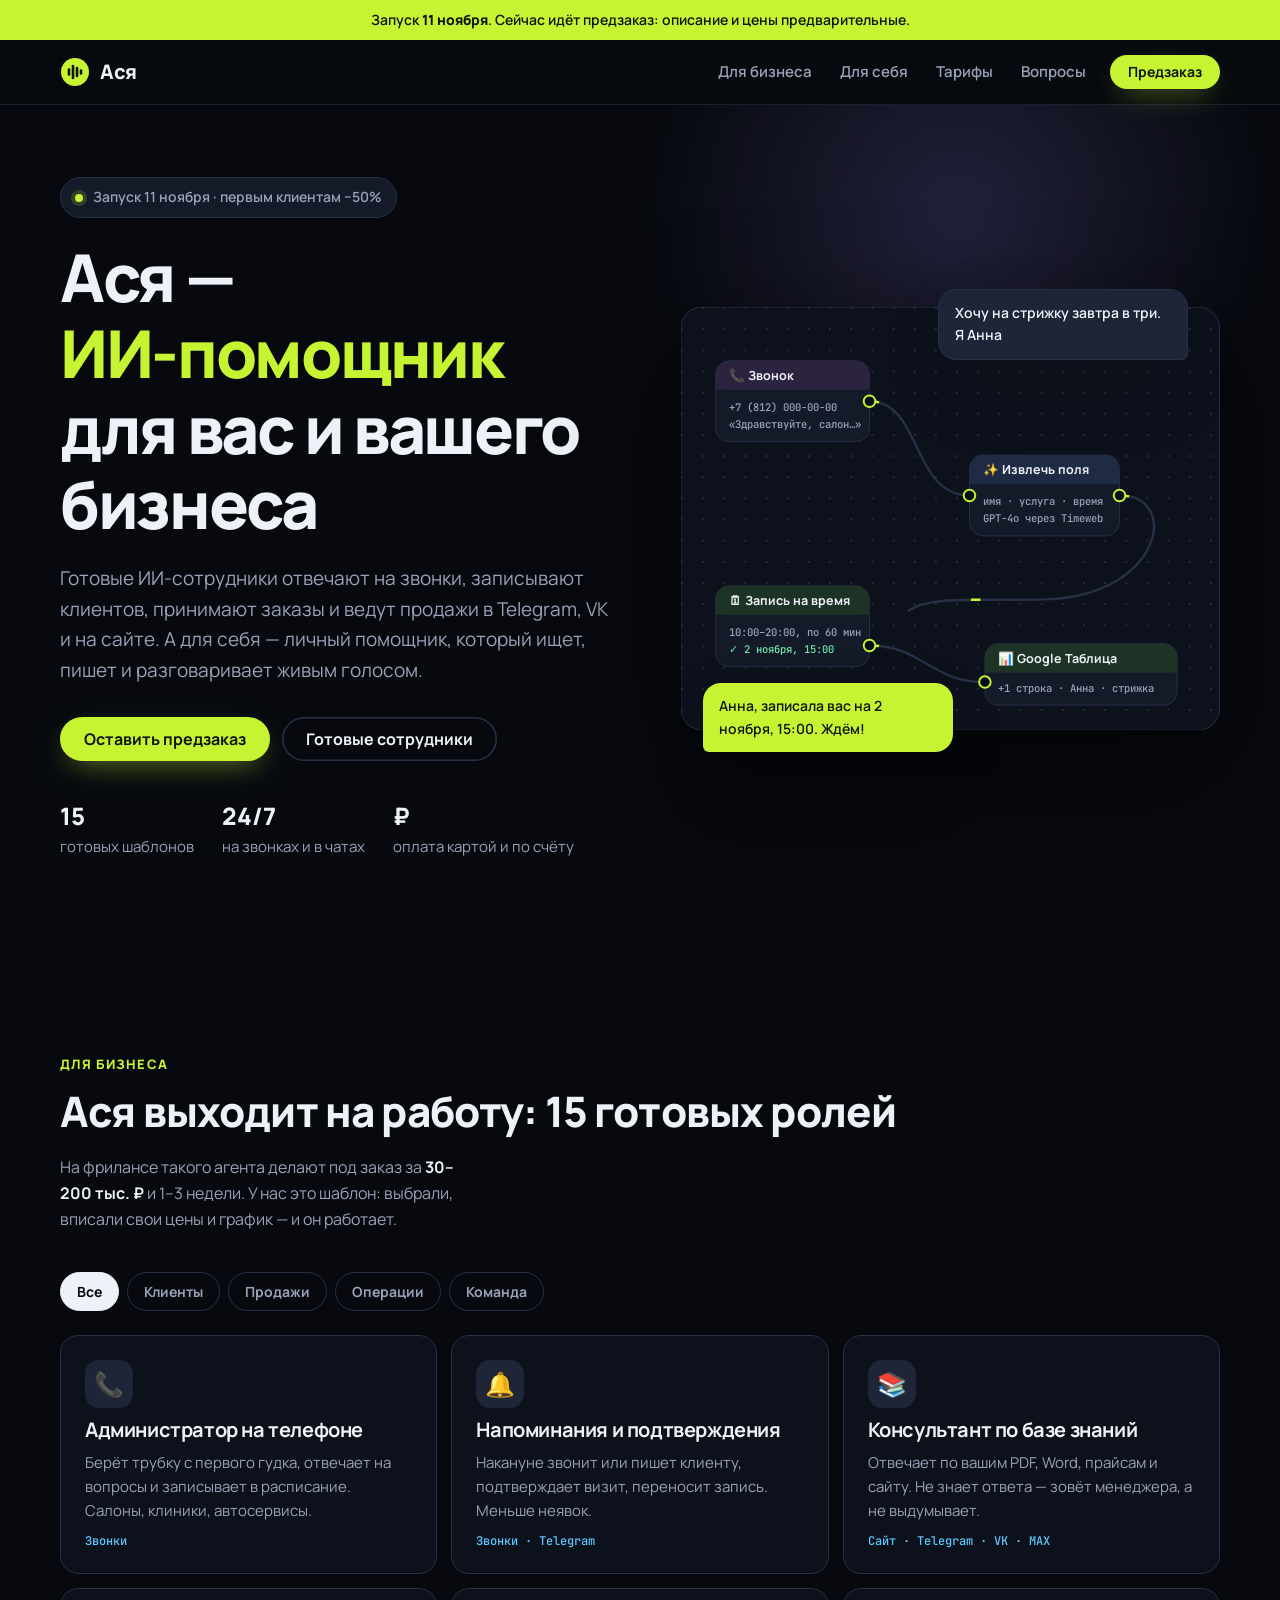
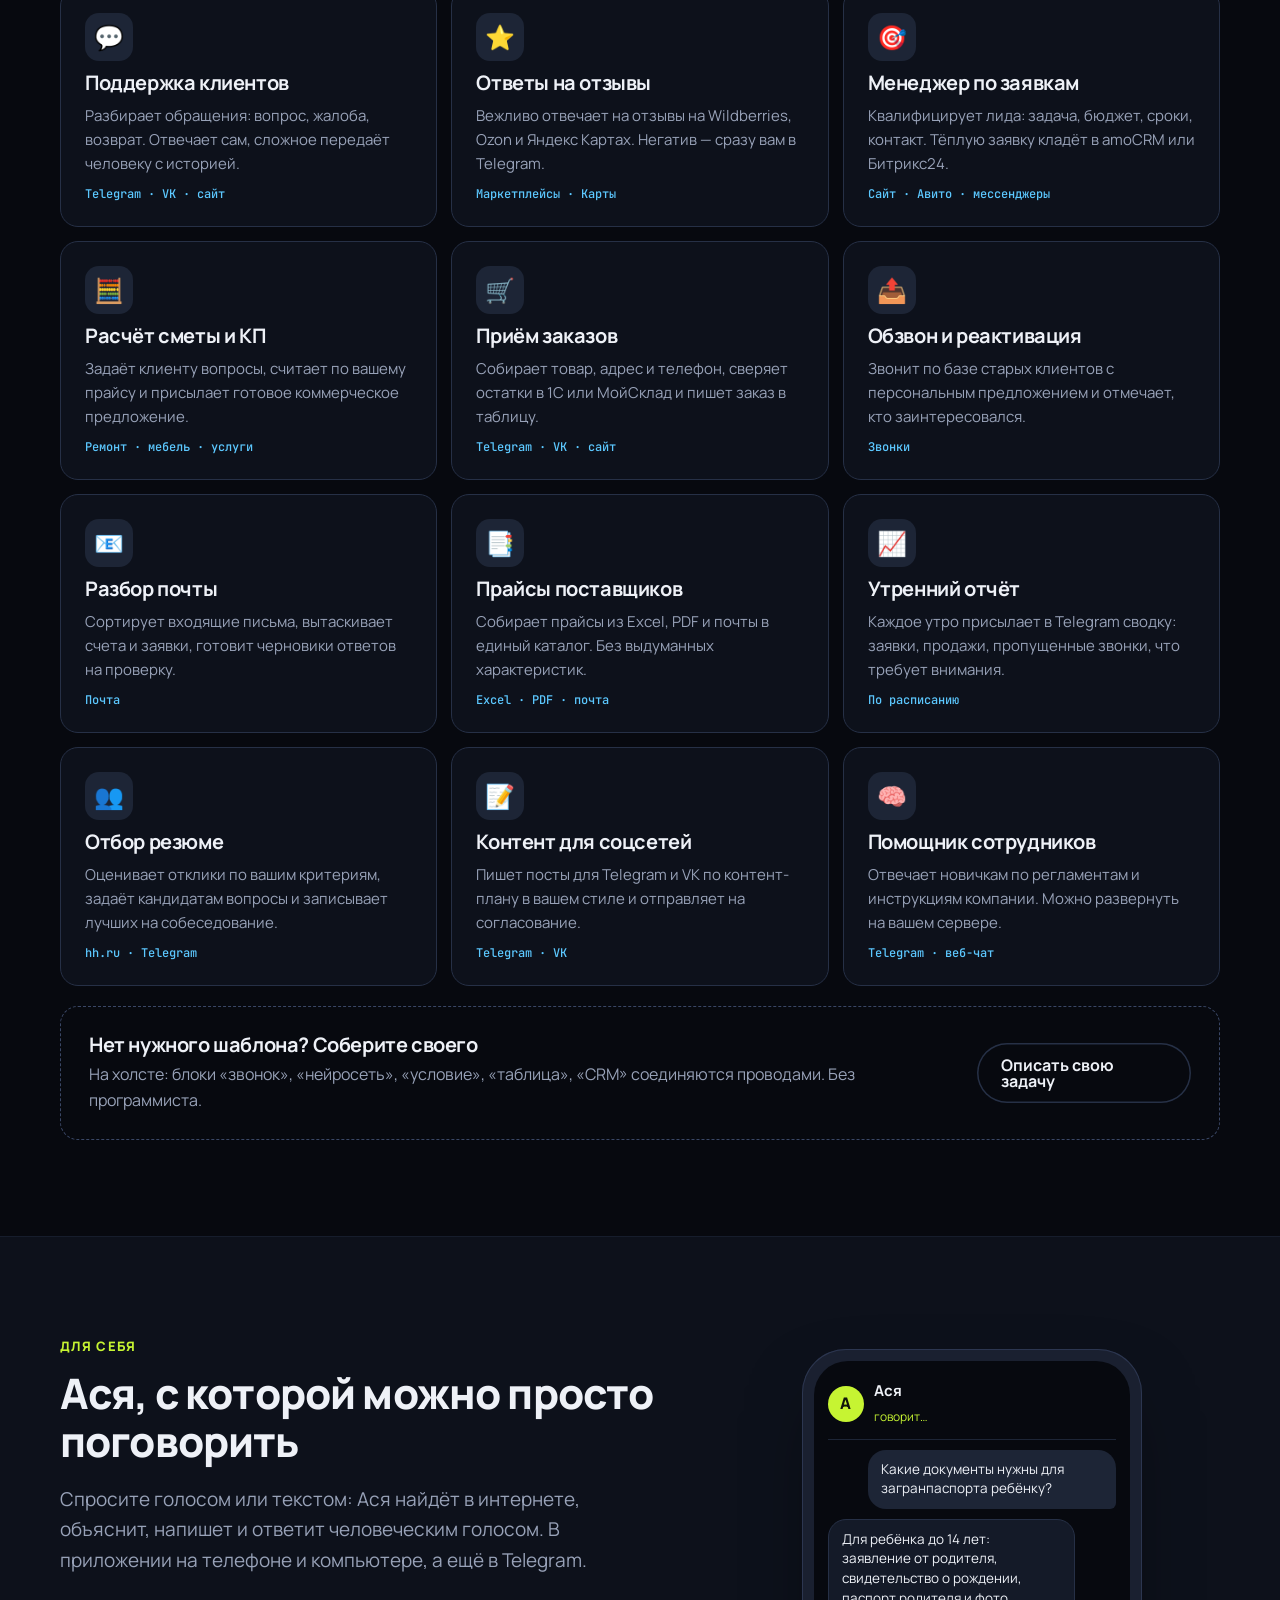
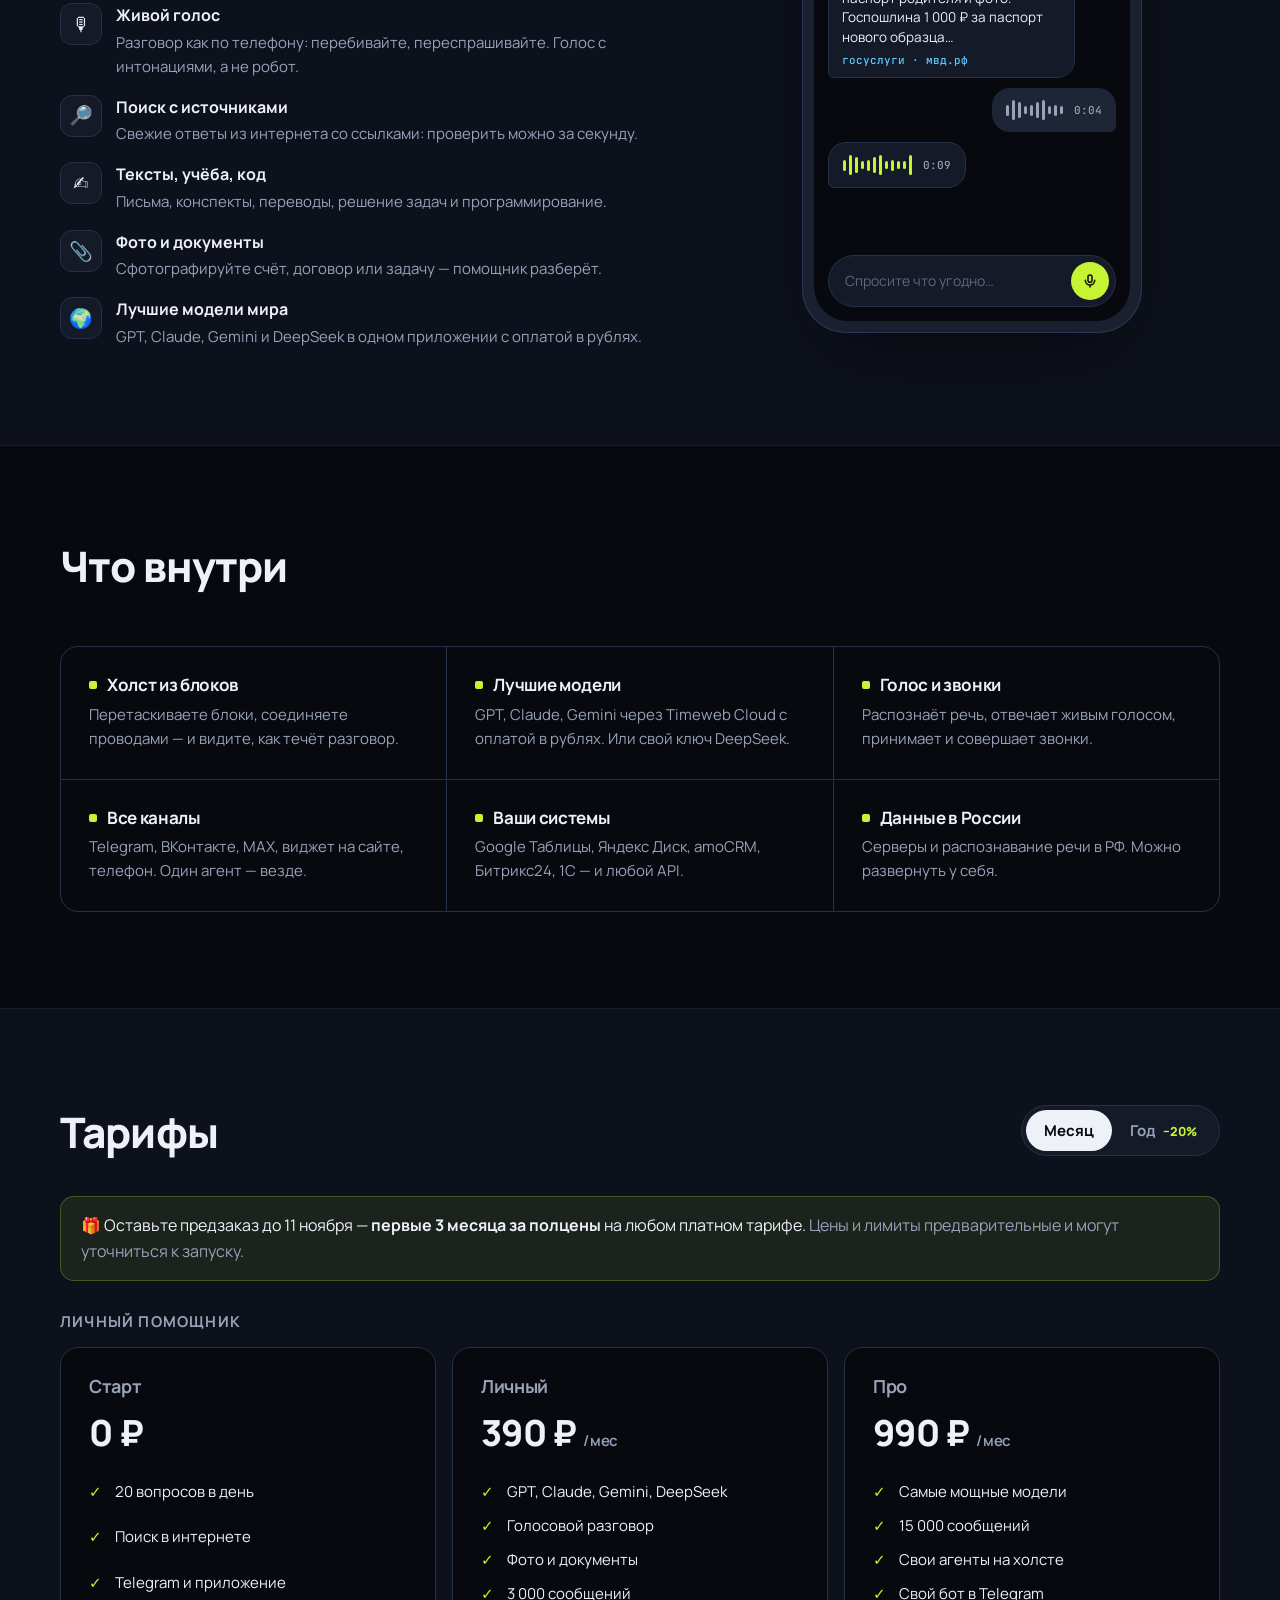
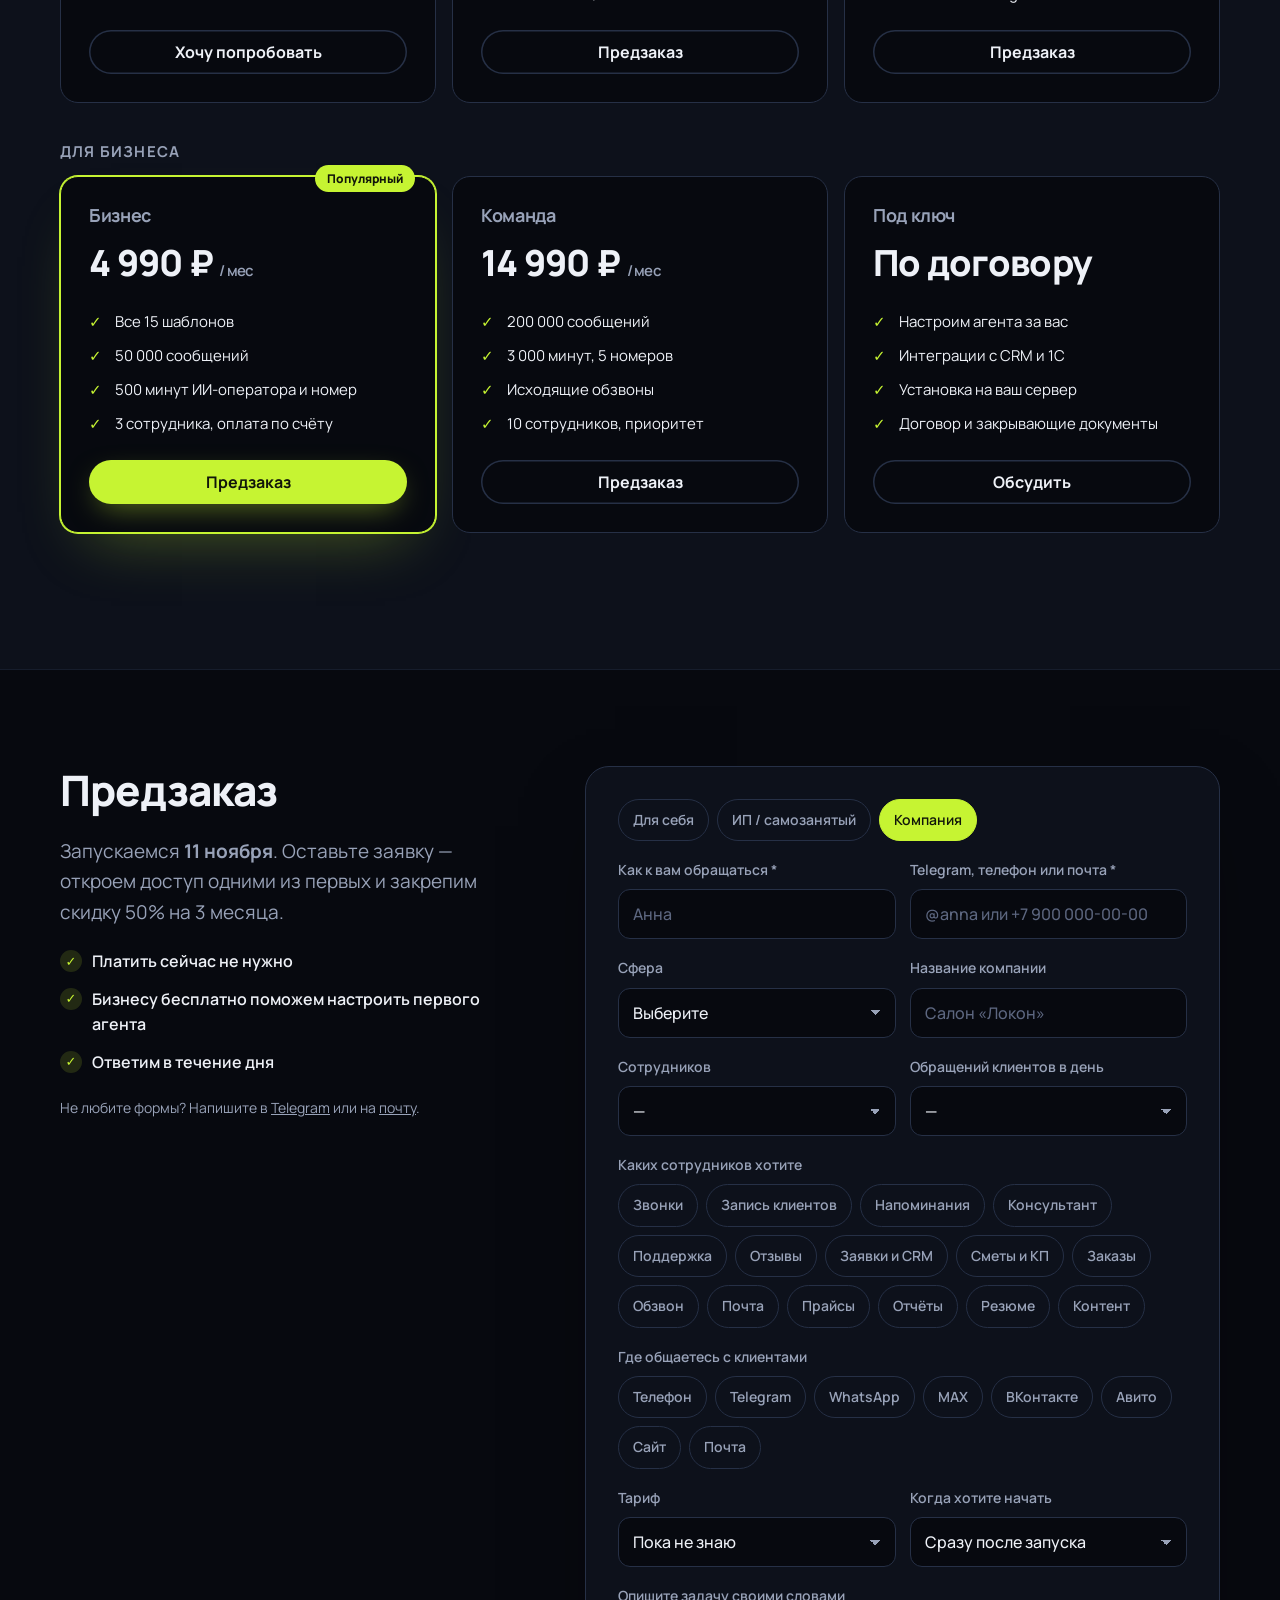
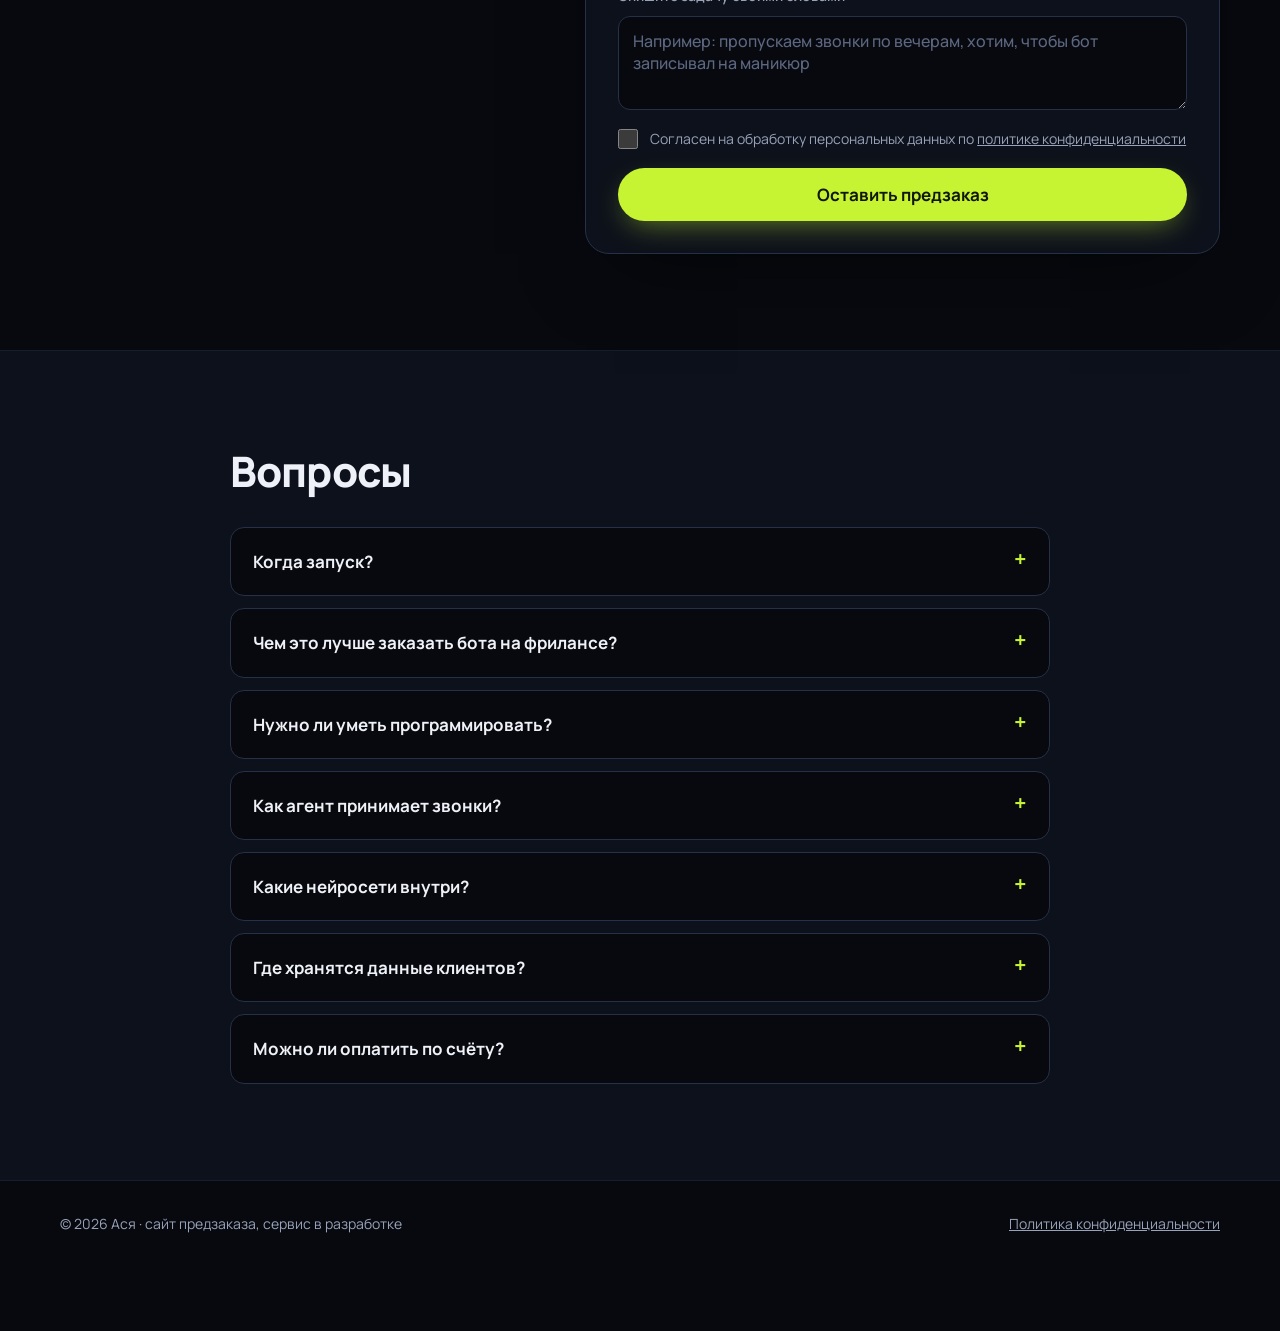
==== index.html @ 1be74ea3 "Ася: лендинг предзаказа, ядро агентов, шаблоны Co-Authored-By: Claude Opus 5.5 <noreply@anthropic.co" ====
<!doctype html>
<html lang="ru">
<head>
  <meta charset="utf-8">
  <meta name="viewport" content="width=device-width, initial-scale=1">
  <title>Ася — личный ИИ-помощник и ИИ-сотрудники для бизнеса</title>
  <meta name="description" content="ИИ-сотрудники для бизнеса из готовых шаблонов: звонки, запись, продажи, заказы, поддержка. И личный ИИ-помощник с живым голосом. Запуск 11 ноября, открыт предзаказ.">
  <meta property="og:title" content="Ася — запуск 11 ноября">
  <meta property="og:description" content="ИИ-сотрудники для бизнеса и личный ИИ-помощник с живым голосом. Оплата в рублях.">
  <meta property="og:type" content="website">
  <link rel="icon" href="favicon.svg" type="image/svg+xml">
  <link rel="preconnect" href="https://fonts.googleapis.com">
  <link rel="preconnect" href="https://fonts.gstatic.com" crossorigin>
  <link href="https://fonts.googleapis.com/css2?family=Manrope:wght@400;500;600;700;800&family=JetBrains+Mono:wght@500&display=swap" rel="stylesheet">
  <link rel="stylesheet" href="styles.css">
</head>
<body>

<!-- ─── Полоса: предварительная версия ─── -->
<div class="notice">
  <div class="wrap">Запуск <b>11 ноября</b>. Сейчас идёт предзаказ: описание и цены предварительные. <span class="countdown" data-launch="2026-11-11T12:00:00+03:00"></span></div>
</div>

<!-- ─── Шапка ─── -->
<header class="top">
  <div class="wrap top__row">
    <a class="logo" href="#">
      <svg width="30" height="30" viewBox="0 0 30 30" aria-hidden="true">
        <circle cx="15" cy="15" r="14" fill="var(--accent)"/>
        <g stroke="var(--accent-ink)" stroke-width="2.6" stroke-linecap="round">
          <path d="M9 12.5v5"/><path d="M13 9v12"/><path d="M17 11v8"/><path d="M21 13.5v3"/>
        </g>
      </svg>
      <span>Ася</span>
    </a>
    <nav class="top__nav">
      <a href="#business">Для бизнеса</a>
      <a href="#personal">Для себя</a>
      <a href="#pricing">Тарифы</a>
      <a href="#faq">Вопросы</a>
    </nav>
    <a class="btn btn--small" href="#preorder" data-goal="cta_header">Предзаказ</a>
  </div>
</header>

<main>

<!-- ─── Первый экран ─── -->
<section class="hero">
  <div class="wrap hero__grid">
    <div class="hero__text">
      <span class="pill"><span class="dot"></span> Запуск 11 ноября · первым клиентам −50%</span>
      <h1>Ася — <em>ИИ&#8209;помощник</em> для вас и&nbsp;вашего бизнеса</h1>
      <p class="lead">
        Готовые ИИ-сотрудники отвечают на звонки, записывают клиентов, принимают заказы и ведут продажи
        в Telegram, VK и на сайте. А для себя — личный помощник, который ищет, пишет и разговаривает живым голосом.
      </p>
      <div class="hero__cta">
        <a class="btn" href="#preorder" data-goal="cta_hero">Оставить предзаказ</a>
        <a class="btn btn--ghost" href="#business">Готовые сотрудники</a>
      </div>
      <ul class="hero__facts">
        <li><b>15</b> готовых шаблонов</li>
        <li><b>24/7</b> на звонках и в чатах</li>
        <li><b>₽</b> оплата картой и по счёту</li>
      </ul>
    </div>

    <!-- Холст: так выглядит схема «запись по звонку» -->
    <div class="hero__canvas" aria-label="Пример схемы: звонок, извлечение данных, запись, таблица">
      <svg viewBox="0 0 560 440" class="canvas">
        <defs>
          <pattern id="grid" width="22" height="22" patternUnits="userSpaceOnUse">
            <circle cx="1" cy="1" r="1" fill="var(--grid)"/>
          </pattern>
        </defs>
        <rect width="560" height="440" rx="22" fill="var(--ink-1)"/>
        <rect width="560" height="440" rx="22" fill="url(#grid)"/>

        <g fill="none" stroke-width="2.5">
          <path class="wire" d="M196 98 C 250 98, 240 196, 300 196"/>
          <path class="wire wire--live" d="M196 98 C 250 98, 240 196, 300 196"/>
          <path class="wire" d="M456 196 C 520 196, 500 300, 380 304 C 300 306, 260 300, 236 316"/>
          <path class="wire wire--live wire--d2" d="M456 196 C 520 196, 500 300, 380 304 C 300 306, 260 300, 236 316"/>
          <path class="wire" d="M196 352 C 250 352, 260 390, 316 390"/>
          <path class="wire wire--live wire--d3" d="M196 352 C 250 352, 260 390, 316 390"/>
        </g>

        <g class="node" transform="translate(36 56)">
          <rect width="160" height="84" rx="14"/>
          <rect width="160" height="30" rx="14" class="node__head node__head--trigger"/>
          <rect y="16" width="160" height="14" class="node__head node__head--trigger"/>
          <text x="14" y="20" class="node__title">📞 Звонок</text>
          <text x="14" y="52" class="node__sub">+7 (812) 000-00-00</text>
          <text x="14" y="70" class="node__sub">«Здравствуйте, салон…»</text>
          <circle cx="160" cy="42" r="6" class="port"/>
        </g>
        <g class="node" transform="translate(300 154)">
          <rect width="156" height="84" rx="14"/>
          <rect width="156" height="30" rx="14" class="node__head node__head--ai"/>
          <rect y="16" width="156" height="14" class="node__head node__head--ai"/>
          <text x="14" y="20" class="node__title">✨ Извлечь поля</text>
          <text x="14" y="52" class="node__sub">имя · услуга · время</text>
          <text x="14" y="70" class="node__sub">GPT-4o через Timeweb</text>
          <circle cx="0" cy="42" r="6" class="port"/>
          <circle cx="156" cy="42" r="6" class="port"/>
        </g>
        <g class="node" transform="translate(36 290)">
          <rect width="160" height="84" rx="14"/>
          <rect width="160" height="30" rx="14" class="node__head node__head--data"/>
          <rect y="16" width="160" height="14" class="node__head node__head--data"/>
          <text x="14" y="20" class="node__title">🗓 Запись на время</text>
          <text x="14" y="52" class="node__sub">10:00–20:00, по 60 мин</text>
          <text x="14" y="70" class="node__sub ok">✓ 2 ноября, 15:00</text>
          <circle cx="160" cy="62" r="6" class="port"/>
        </g>
        <g class="node" transform="translate(316 350)">
          <rect width="200" height="64" rx="14"/>
          <rect width="200" height="30" rx="14" class="node__head node__head--data"/>
          <rect y="16" width="200" height="14" class="node__head node__head--data"/>
          <text x="14" y="20" class="node__title">📊 Google Таблица</text>
          <text x="14" y="50" class="node__sub">+1 строка · Анна · стрижка</text>
          <circle cx="0" cy="40" r="6" class="port"/>
        </g>
      </svg>

      <div class="bubble bubble--in">Хочу на стрижку завтра в три. Я Анна</div>
      <div class="bubble bubble--out">Анна, записала вас на 2 ноября, 15:00. Ждём!</div>
    </div>
  </div>
</section>

<!-- ─── Для бизнеса: готовые сотрудники ─── -->
<section class="section" id="business">
  <div class="wrap">
    <div class="section__head">
      <div>
        <span class="kicker">Для бизнеса</span>
        <h2>Ася выходит на работу: 15 готовых ролей</h2>
      </div>
      <p class="muted">На фрилансе такого агента делают под заказ за <b class="hl">30–200 тыс. ₽</b> и 1–3 недели.
        У нас это шаблон: выбрали, вписали свои цены и график — и он работает.</p>
    </div>

    <div class="filters" role="tablist">
      <button class="filter is-on" data-dept="all">Все</button>
      <button class="filter" data-dept="clients">Клиенты</button>
      <button class="filter" data-dept="sales">Продажи</button>
      <button class="filter" data-dept="ops">Операции</button>
      <button class="filter" data-dept="team">Команда</button>
    </div>

    <div class="agents">
      <article class="agent" data-dept="clients">
        <div class="agent__ico">📞</div>
        <h3>Администратор на телефоне</h3>
        <p>Берёт трубку с первого гудка, отвечает на вопросы и записывает в расписание. Салоны, клиники, автосервисы.</p>
        <div class="agent__ch">Звонки</div>
      </article>
      <article class="agent" data-dept="clients">
        <div class="agent__ico">🔔</div>
        <h3>Напоминания и подтверждения</h3>
        <p>Накануне звонит или пишет клиенту, подтверждает визит, переносит запись. Меньше неявок.</p>
        <div class="agent__ch">Звонки · Telegram</div>
      </article>
      <article class="agent" data-dept="clients">
        <div class="agent__ico">📚</div>
        <h3>Консультант по базе знаний</h3>
        <p>Отвечает по вашим PDF, Word, прайсам и сайту. Не знает ответа — зовёт менеджера, а не выдумывает.</p>
        <div class="agent__ch">Сайт · Telegram · VK · MAX</div>
      </article>
      <article class="agent" data-dept="clients">
        <div class="agent__ico">💬</div>
        <h3>Поддержка клиентов</h3>
        <p>Разбирает обращения: вопрос, жалоба, возврат. Отвечает сам, сложное передаёт человеку с историей.</p>
        <div class="agent__ch">Telegram · VK · сайт</div>
      </article>
      <article class="agent" data-dept="clients">
        <div class="agent__ico">⭐</div>
        <h3>Ответы на отзывы</h3>
        <p>Вежливо отвечает на отзывы на Wildberries, Ozon и Яндекс Картах. Негатив — сразу вам в Telegram.</p>
        <div class="agent__ch">Маркетплейсы · Карты</div>
      </article>

      <article class="agent" data-dept="sales">
        <div class="agent__ico">🎯</div>
        <h3>Менеджер по заявкам</h3>
        <p>Квалифицирует лида: задача, бюджет, сроки, контакт. Тёплую заявку кладёт в amoCRM или Битрикс24.</p>
        <div class="agent__ch">Сайт · Авито · мессенджеры</div>
      </article>
      <article class="agent" data-dept="sales">
        <div class="agent__ico">🧮</div>
        <h3>Расчёт сметы и КП</h3>
        <p>Задаёт клиенту вопросы, считает по вашему прайсу и присылает готовое коммерческое предложение.</p>
        <div class="agent__ch">Ремонт · мебель · услуги</div>
      </article>
      <article class="agent" data-dept="sales">
        <div class="agent__ico">🛒</div>
        <h3>Приём заказов</h3>
        <p>Собирает товар, адрес и телефон, сверяет остатки в 1С или МойСклад и пишет заказ в таблицу.</p>
        <div class="agent__ch">Telegram · VK · сайт</div>
      </article>
      <article class="agent" data-dept="sales">
        <div class="agent__ico">📤</div>
        <h3>Обзвон и реактивация</h3>
        <p>Звонит по базе старых клиентов с персональным предложением и отмечает, кто заинтересовался.</p>
        <div class="agent__ch">Звонки</div>
      </article>

      <article class="agent" data-dept="ops">
        <div class="agent__ico">📧</div>
        <h3>Разбор почты</h3>
        <p>Сортирует входящие письма, вытаскивает счета и заявки, готовит черновики ответов на проверку.</p>
        <div class="agent__ch">Почта</div>
      </article>
      <article class="agent" data-dept="ops">
        <div class="agent__ico">📑</div>
        <h3>Прайсы поставщиков</h3>
        <p>Собирает прайсы из Excel, PDF и почты в единый каталог. Без выдуманных характеристик.</p>
        <div class="agent__ch">Excel · PDF · почта</div>
      </article>
      <article class="agent" data-dept="ops">
        <div class="agent__ico">📈</div>
        <h3>Утренний отчёт</h3>
        <p>Каждое утро присылает в Telegram сводку: заявки, продажи, пропущенные звонки, что требует внимания.</p>
        <div class="agent__ch">По расписанию</div>
      </article>

      <article class="agent" data-dept="team">
        <div class="agent__ico">👥</div>
        <h3>Отбор резюме</h3>
        <p>Оценивает отклики по вашим критериям, задаёт кандидатам вопросы и записывает лучших на собеседование.</p>
        <div class="agent__ch">hh.ru · Telegram</div>
      </article>
      <article class="agent" data-dept="team">
        <div class="agent__ico">📝</div>
        <h3>Контент для соцсетей</h3>
        <p>Пишет посты для Telegram и VK по контент-плану в вашем стиле и отправляет на согласование.</p>
        <div class="agent__ch">Telegram · VK</div>
      </article>
      <article class="agent" data-dept="team">
        <div class="agent__ico">🧠</div>
        <h3>Помощник сотрудников</h3>
        <p>Отвечает новичкам по регламентам и инструкциям компании. Можно развернуть на вашем сервере.</p>
        <div class="agent__ch">Telegram · веб-чат</div>
      </article>
    </div>

    <div class="build">
      <div>
        <h3>Нет нужного шаблона? Соберите своего</h3>
        <p class="muted">На холсте: блоки «звонок», «нейросеть», «условие», «таблица», «CRM» соединяются проводами. Без программиста.</p>
      </div>
      <a class="btn btn--ghost" href="#preorder" data-goal="cta_custom">Описать свою задачу</a>
    </div>
  </div>
</section>

<!-- ─── Для себя: личный помощник ─── -->
<section class="section section--alt" id="personal">
  <div class="wrap personal">
    <div class="personal__text">
      <span class="kicker">Для себя</span>
      <h2>Ася, с которой можно просто поговорить</h2>
      <p class="lead">Спросите голосом или текстом: Ася найдёт в интернете, объяснит, напишет и ответит человеческим голосом. В приложении на телефоне и компьютере, а ещё в Telegram.</p>
      <ul class="perks">
        <li><span>🎙</span><div><b>Живой голос</b>Разговор как по телефону: перебивайте, переспрашивайте. Голос с интонациями, а не робот.</div></li>
        <li><span>🔎</span><div><b>Поиск с источниками</b>Свежие ответы из интернета со ссылками: проверить можно за секунду.</div></li>
        <li><span>✍️</span><div><b>Тексты, учёба, код</b>Письма, конспекты, переводы, решение задач и программирование.</div></li>
        <li><span>📎</span><div><b>Фото и документы</b>Сфотографируйте счёт, договор или задачу — помощник разберёт.</div></li>
        <li><span>🌍</span><div><b>Лучшие модели мира</b>GPT, Claude, Gemini и DeepSeek в одном приложении с оплатой в рублях.</div></li>
      </ul>
    </div>

    <!-- телефон с диалогом -->
    <div class="phone" aria-hidden="true">
      <div class="phone__screen">
        <div class="phone__head"><span class="avatar">А</span><div><b>Ася</b><small>говорит…</small></div></div>
        <div class="msg msg--me">Какие документы нужны для загранпаспорта ребёнку?</div>
        <div class="msg msg--ai">Для ребёнка до 14 лет: заявление от родителя, свидетельство о рождении, паспорт родителя и фото. Госпошлина 1 000 ₽ за паспорт нового образца…<span class="src">госуслуги · мвд.рф</span></div>
        <div class="msg msg--me voice"><i></i><i></i><i></i><i></i><i></i><i></i><i></i><i></i><i></i><i></i><em>0:04</em></div>
        <div class="msg msg--ai voice voice--ai"><i></i><i></i><i></i><i></i><i></i><i></i><i></i><i></i><i></i><i></i><i></i><i></i><em>0:09</em></div>
        <div class="phone__input"><span>Спросите что угодно…</span><b><svg width="16" height="16" viewBox="0 0 24 24" fill="none" stroke="#11160a" stroke-width="2.4" stroke-linecap="round"><rect x="9" y="3" width="6" height="11" rx="3"/><path d="M5 11a7 7 0 0 0 14 0M12 18v3"/></svg></b></div>
      </div>
    </div>
  </div>
</section>

<!-- ─── Платформа ─── -->
<section class="section">
  <div class="wrap">
    <div class="section__head"><h2>Что внутри</h2></div>
    <div class="features">
      <div class="feature"><h4>Холст из блоков</h4><p>Перетаскиваете блоки, соединяете проводами — и видите, как течёт разговор.</p></div>
      <div class="feature"><h4>Лучшие модели</h4><p>GPT, Claude, Gemini через Timeweb Cloud с оплатой в рублях. Или свой ключ DeepSeek.</p></div>
      <div class="feature"><h4>Голос и звонки</h4><p>Распознаёт речь, отвечает живым голосом, принимает и совершает звонки.</p></div>
      <div class="feature"><h4>Все каналы</h4><p>Telegram, ВКонтакте, MAX, виджет на сайте, телефон. Один агент — везде.</p></div>
      <div class="feature"><h4>Ваши системы</h4><p>Google Таблицы, Яндекс Диск, amoCRM, Битрикс24, 1С — и любой API.</p></div>
      <div class="feature"><h4>Данные в России</h4><p>Серверы и распознавание речи в РФ. Можно развернуть у себя.</p></div>
    </div>
  </div>
</section>

<!-- ─── Тарифы ─── -->
<section class="section section--alt" id="pricing">
  <div class="wrap">
    <div class="section__head">
      <h2>Тарифы</h2>
      <div class="switch">
        <button class="switch__btn is-on" data-period="month">Месяц</button>
        <button class="switch__btn" data-period="year">Год <small>−20%</small></button>
      </div>
    </div>

    <p class="early">🎁 Оставьте предзаказ до 11 ноября — <b>первые 3 месяца за полцены</b> на любом платном тарифе.
      <span class="muted">Цены и лимиты предварительные и могут уточниться к запуску.</span></p>

    <h3 class="plans__group">Личный помощник</h3>
    <div class="plans">
      <div class="plan">
        <h4>Старт</h4>
        <div class="price" data-month="0">0 ₽</div>
        <ul><li>20 вопросов в день</li><li>Поиск в интернете</li><li>Telegram и приложение</li></ul>
        <a class="btn btn--ghost" href="#preorder" data-plan="free">Хочу попробовать</a>
      </div>
      <div class="plan">
        <h4>Личный</h4>
        <div class="price" data-month="390">390 ₽</div>
        <ul><li>GPT, Claude, Gemini, DeepSeek</li><li>Голосовой разговор</li><li>Фото и документы</li><li>3 000 сообщений</li></ul>
        <a class="btn btn--ghost" href="#preorder" data-plan="personal">Предзаказ</a>
      </div>
      <div class="plan">
        <h4>Про</h4>
        <div class="price" data-month="990">990 ₽</div>
        <ul><li>Самые мощные модели</li><li>15 000 сообщений</li><li>Свои агенты на холсте</li><li>Свой бот в Telegram</li></ul>
        <a class="btn btn--ghost" href="#preorder" data-plan="pro">Предзаказ</a>
      </div>
    </div>

    <h3 class="plans__group">Для бизнеса</h3>
    <div class="plans">
      <div class="plan plan--hot">
        <span class="plan__badge">Популярный</span>
        <h4>Бизнес</h4>
        <div class="price" data-month="4990">4 990 ₽</div>
        <ul><li>Все 15 шаблонов</li><li>50 000 сообщений</li><li>500 минут ИИ-оператора и номер</li><li>3 сотрудника, оплата по счёту</li></ul>
        <a class="btn" href="#preorder" data-plan="business">Предзаказ</a>
      </div>
      <div class="plan">
        <h4>Команда</h4>
        <div class="price" data-month="14990">14 990 ₽</div>
        <ul><li>200 000 сообщений</li><li>3 000 минут, 5 номеров</li><li>Исходящие обзвоны</li><li>10 сотрудников, приоритет</li></ul>
        <a class="btn btn--ghost" href="#preorder" data-plan="team">Предзаказ</a>
      </div>
      <div class="plan">
        <h4>Под ключ</h4>
        <div class="price">По договору</div>
        <ul><li>Настроим агента за вас</li><li>Интеграции с CRM и 1С</li><li>Установка на ваш сервер</li><li>Договор и закрывающие документы</li></ul>
        <a class="btn btn--ghost" href="#preorder" data-plan="enterprise">Обсудить</a>
      </div>
    </div>
  </div>
</section>

<!-- ─── Предзаказ ─── -->
<section class="section" id="preorder">
  <div class="wrap preorder">
    <div class="preorder__intro">
      <h2>Предзаказ</h2>
      <p class="lead">Запускаемся <b>11 ноября</b>. Оставьте заявку — откроем доступ одними из первых и закрепим скидку 50% на 3 месяца.</p>
      <ul class="checks">
        <li>Платить сейчас не нужно</li>
        <li>Бизнесу бесплатно поможем настроить первого агента</li>
        <li>Ответим в течение дня</li>
      </ul>
      <p class="muted small">Не любите формы? Напишите в <a id="tg-link" href="#">Telegram</a> или на <a id="mail-link" href="#">почту</a>.</p>
    </div>

    <form class="form" id="preorder-form" novalidate>
      <div class="form__who" role="radiogroup" aria-label="Для кого">
        <label class="chip"><input type="radio" name="segment" value="personal"><span>Для себя</span></label>
        <label class="chip"><input type="radio" name="segment" value="self-employed"><span>ИП / самозанятый</span></label>
        <label class="chip"><input type="radio" name="segment" value="company" checked><span>Компания</span></label>
      </div>

      <div class="row">
        <label class="field"><span>Как к вам обращаться *</span>
          <input name="name" required maxlength="80" autocomplete="name" placeholder="Анна">
        </label>
        <label class="field"><span>Telegram, телефон или почта *</span>
          <input name="contact" required maxlength="120" placeholder="@anna или +7 900 000-00-00">
        </label>
      </div>

      <div class="row" data-business>
        <label class="field"><span>Сфера</span>
          <select name="industry">
            <option value="">Выберите</option>
            <option>Салон красоты, барбершоп</option>
            <option>Медицина, стоматология</option>
            <option>Интернет-магазин, маркетплейсы</option>
            <option>Кафе, ресторан, доставка еды</option>
            <option>Автосервис</option>
            <option>Строительство, ремонт</option>
            <option>Образование, курсы</option>
            <option>Недвижимость</option>
            <option>Услуги (клининг, юристы…)</option>
            <option>Опт, производство</option>
            <option>IT, агентство</option>
            <option>Другое</option>
          </select>
        </label>
        <label class="field"><span>Название компании</span>
          <input name="company" maxlength="120" placeholder="Салон «Локон»">
        </label>
      </div>

      <div class="row" data-business>
        <label class="field"><span>Сотрудников</span>
          <select name="team">
            <option value="">—</option><option>Только я</option><option>2–10</option><option>11–50</option><option>51–250</option><option>Больше 250</option>
          </select>
        </label>
        <label class="field"><span>Обращений клиентов в день</span>
          <select name="volume">
            <option value="">—</option><option>До 10</option><option>10–50</option><option>50–200</option><option>Больше 200</option>
          </select>
        </label>
      </div>

      <fieldset class="field" data-business>
        <span>Каких сотрудников хотите</span>
        <div class="tags">
          <label class="chip"><input type="checkbox" name="tasks" value="calls"><span>Звонки</span></label>
          <label class="chip"><input type="checkbox" name="tasks" value="booking"><span>Запись клиентов</span></label>
          <label class="chip"><input type="checkbox" name="tasks" value="reminders"><span>Напоминания</span></label>
          <label class="chip"><input type="checkbox" name="tasks" value="kb"><span>Консультант</span></label>
          <label class="chip"><input type="checkbox" name="tasks" value="support"><span>Поддержка</span></label>
          <label class="chip"><input type="checkbox" name="tasks" value="reviews"><span>Отзывы</span></label>
          <label class="chip"><input type="checkbox" name="tasks" value="leads"><span>Заявки и CRM</span></label>
          <label class="chip"><input type="checkbox" name="tasks" value="estimate"><span>Сметы и КП</span></label>
          <label class="chip"><input type="checkbox" name="tasks" value="orders"><span>Заказы</span></label>
          <label class="chip"><input type="checkbox" name="tasks" value="outbound"><span>Обзвон</span></label>
          <label class="chip"><input type="checkbox" name="tasks" value="mail"><span>Почта</span></label>
          <label class="chip"><input type="checkbox" name="tasks" value="prices"><span>Прайсы</span></label>
          <label class="chip"><input type="checkbox" name="tasks" value="reports"><span>Отчёты</span></label>
          <label class="chip"><input type="checkbox" name="tasks" value="hr"><span>Резюме</span></label>
          <label class="chip"><input type="checkbox" name="tasks" value="content"><span>Контент</span></label>
        </div>
      </fieldset>

      <fieldset class="field" data-business>
        <span>Где общаетесь с клиентами</span>
        <div class="tags">
          <label class="chip"><input type="checkbox" name="channels" value="phone"><span>Телефон</span></label>
          <label class="chip"><input type="checkbox" name="channels" value="telegram"><span>Telegram</span></label>
          <label class="chip"><input type="checkbox" name="channels" value="whatsapp"><span>WhatsApp</span></label>
          <label class="chip"><input type="checkbox" name="channels" value="max"><span>MAX</span></label>
          <label class="chip"><input type="checkbox" name="channels" value="vk"><span>ВКонтакте</span></label>
          <label class="chip"><input type="checkbox" name="channels" value="avito"><span>Авито</span></label>
          <label class="chip"><input type="checkbox" name="channels" value="site"><span>Сайт</span></label>
          <label class="chip"><input type="checkbox" name="channels" value="email"><span>Почта</span></label>
        </div>
      </fieldset>

      <fieldset class="field" data-personal hidden>
        <span>Для чего помощник</span>
        <div class="tags">
          <label class="chip"><input type="checkbox" name="tasks" value="p_chat"><span>Ответы на вопросы</span></label>
          <label class="chip"><input type="checkbox" name="tasks" value="p_voice"><span>Разговор голосом</span></label>
          <label class="chip"><input type="checkbox" name="tasks" value="p_search"><span>Поиск</span></label>
          <label class="chip"><input type="checkbox" name="tasks" value="p_study"><span>Учёба</span></label>
          <label class="chip"><input type="checkbox" name="tasks" value="p_work"><span>Работа и тексты</span></label>
          <label class="chip"><input type="checkbox" name="tasks" value="p_code"><span>Код</span></label>
          <label class="chip"><input type="checkbox" name="tasks" value="p_docs"><span>Фото и документы</span></label>
        </div>
      </fieldset>

      <fieldset class="field" data-personal hidden>
        <span>Чем пользуетесь сейчас</span>
        <div class="tags">
          <label class="chip"><input type="checkbox" name="current" value="chatgpt"><span>ChatGPT</span></label>
          <label class="chip"><input type="checkbox" name="current" value="deepseek"><span>DeepSeek</span></label>
          <label class="chip"><input type="checkbox" name="current" value="alice"><span>Алиса</span></label>
          <label class="chip"><input type="checkbox" name="current" value="gigachat"><span>GigaChat</span></label>
          <label class="chip"><input type="checkbox" name="current" value="claude"><span>Claude</span></label>
          <label class="chip"><input type="checkbox" name="current" value="none"><span>Ничем</span></label>
        </div>
      </fieldset>

      <div class="row">
        <label class="field"><span>Тариф</span>
          <select name="plan">
            <option value="">Пока не знаю</option>
            <option value="free">Старт — 0 ₽</option>
            <option value="personal">Личный — 390 ₽</option>
            <option value="pro">Про — 990 ₽</option>
            <option value="business">Бизнес — 4 990 ₽</option>
            <option value="team">Команда — 14 990 ₽</option>
            <option value="enterprise">Под ключ</option>
          </select>
        </label>
        <label class="field"><span>Когда хотите начать</span>
          <select name="when">
            <option value="now">Сразу после запуска</option>
            <option value="month">В течение месяца</option>
            <option value="later">Пока присматриваюсь</option>
          </select>
        </label>
      </div>

      <label class="field"><span>Опишите задачу своими словами</span>
        <textarea name="comment" rows="3" maxlength="1500" placeholder="Например: пропускаем звонки по вечерам, хотим, чтобы бот записывал на маникюр"></textarea>
      </label>

      <!-- ловушка для ботов: люди это поле не видят -->
      <label class="hp" aria-hidden="true">Сайт <input name="website" tabindex="-1" autocomplete="off"></label>

      <label class="consent">
        <input type="checkbox" name="consent" required>
        <span>Согласен на обработку персональных данных по <a href="privacy.html" target="_blank">политике конфиденциальности</a></span>
      </label>

      <button class="btn btn--wide" type="submit">Оставить предзаказ</button>
      <p class="form__error" role="alert" hidden></p>
    </form>

    <div class="thanks" id="thanks" hidden>
      <div class="thanks__ico">✓</div>
      <h3>Заявка принята!</h3>
      <p>Спасибо, <span id="thanks-name"></span>. Напишем вам до запуска 11 ноября и откроем доступ одними из первых.</p>
    </div>
  </div>
</section>

<!-- ─── Вопросы ─── -->
<section class="section section--alt" id="faq">
  <div class="wrap faq">
    <h2>Вопросы</h2>
    <details><summary>Когда запуск?</summary><p>11 ноября. Сейчас идёт предзаказ: мы собираем заявки, чтобы первыми запустить самые нужные шаблоны. Описание и цены на сайте предварительные.</p></details>
    <details><summary>Чем это лучше заказать бота на фрилансе?</summary><p>Агента под заказ делают 1–3 недели за 30–200 тыс. ₽, а потом его некому поддерживать. Здесь готовый шаблон работает в день подключения, а менять его можно самому.</p></details>
    <details><summary>Нужно ли уметь программировать?</summary><p>Нет. Шаблоны настраиваются как анкета: цены, график, база знаний. Для своих сценариев есть холст с блоками, а программисты могут подключать любые системы через API.</p></details>
    <details><summary>Как агент принимает звонки?</summary><p>Подключаем виртуальный номер российского оператора связи или переадресацию с вашего номера. Агент распознаёт речь, думает по вашему сценарию и отвечает живым голосом.</p></details>
    <details><summary>Какие нейросети внутри?</summary><p>GPT, Claude, Gemini и другие — через Timeweb Cloud, с оплатой в рублях по подписке. Если у вас есть ключ DeepSeek, можно работать на нём.</p></details>
    <details><summary>Где хранятся данные клиентов?</summary><p>На серверах в России. Заявки и заказы выгружаются к вам — в таблицы, CRM или 1С.</p></details>
    <details><summary>Можно ли оплатить по счёту?</summary><p>Да, на бизнес-тарифах — по счёту для ИП и ООО с закрывающими документами. Частные лица платят картой или через СБП, подписку можно отключить в один клик.</p></details>
  </div>
</section>

</main>

<footer class="foot">
  <div class="wrap foot__row">
    <span>© 2026 Ася · сайт предзаказа, сервис в разработке</span>
    <a href="privacy.html">Политика конфиденциальности</a>
  </div>
</footer>

<a class="sticky-cta btn" href="#preorder" data-goal="cta_sticky">Оставить предзаказ</a>

<script src="config.js"></script>
<script src="app.js"></script>
</body>
</html>
---- styles.css ----
/* ─── Токены ─── */
:root {
  --ink-0: #07090f;
  --ink-1: #0d111b;
  --ink-2: #141a28;
  --ink-3: #1d2536;
  --line: #263046;
  --grid: #2a3348;
  --text: #eef1f7;
  --muted: #98a2b8;
  --accent: #c6f432;
  --accent-ink: #11160a;
  --violet: #9b8cff;
  --sky: #5cc8ff;
  --amber: #ffb547;
  --ok: #6ee7a8;
  --danger: #ff6b6b;
  --radius: 18px;
  --shadow: 0 30px 80px -30px rgba(0, 0, 0, .6);
  color-scheme: dark;
}

* { box-sizing: border-box; }
/* display: grid у блоков не должен перебивать hidden */
[hidden] { display: none !important; }
html { scroll-behavior: smooth; scroll-padding-top: 76px; }
body {
  margin: 0;
  background: var(--ink-0);
  color: var(--text);
  font: 16px/1.6 "Manrope", system-ui, -apple-system, "Segoe UI", sans-serif;
  -webkit-font-smoothing: antialiased;
}
a { color: inherit; }
img, svg { max-width: 100%; }
h1, h2, h3, h4 { line-height: 1.15; margin: 0; letter-spacing: -.02em; }
h2 { font-size: clamp(28px, 4vw, 42px); font-weight: 800; }
h3 { font-size: 20px; font-weight: 700; }
p { margin: 0; }

.wrap { width: min(1160px, 100% - 32px); margin-inline: auto; }
.muted { color: var(--muted); }
.small { font-size: 14px; }

/* ─── Кнопки ─── */
.btn {
  display: inline-flex; align-items: center; justify-content: center; gap: 8px;
  padding: 14px 24px; border-radius: 999px; border: 0;
  background: var(--accent); color: var(--accent-ink);
  font: 700 16px/1 "Manrope", sans-serif; text-decoration: none; cursor: pointer;
  transition: transform .15s ease, box-shadow .2s ease, background .2s;
  box-shadow: 0 10px 30px -10px rgba(198, 244, 50, .55);
}
.btn:hover { transform: translateY(-1px); box-shadow: 0 14px 36px -10px rgba(198, 244, 50, .7); }
.btn:active { transform: translateY(0); }
.btn--ghost { background: transparent; color: var(--text); box-shadow: inset 0 0 0 1.5px var(--line); }
.btn--ghost:hover { box-shadow: inset 0 0 0 1.5px var(--accent); }
.btn--small { padding: 10px 18px; font-size: 14px; }
.btn--wide { width: 100%; padding: 18px; font-size: 17px; }
.btn[disabled] { opacity: .6; cursor: progress; }

/* ─── Шапка ─── */
.top {
  position: sticky; top: 0; z-index: 20;
  background: rgba(7, 9, 15, .78); backdrop-filter: blur(14px);
  border-bottom: 1px solid rgba(38, 48, 70, .6);
}
.top__row { display: flex; align-items: center; gap: 24px; height: 64px; }
.logo { display: flex; align-items: center; gap: 10px; font-weight: 800; font-size: 20px; text-decoration: none; }
.top__nav { display: flex; gap: 28px; margin-left: auto; }
.top__nav a { color: var(--muted); text-decoration: none; font-weight: 600; font-size: 15px; }
.top__nav a:hover { color: var(--text); }

/* ─── Первый экран ─── */
.hero { padding: 72px 0 96px; position: relative; overflow: hidden; }
.hero::before {
  content: ""; position: absolute; inset: -40% -10% auto auto; width: 900px; height: 900px;
  background: radial-gradient(closest-side, rgba(155, 140, 255, .18), transparent 70%);
  pointer-events: none;
}
.hero__grid { display: grid; grid-template-columns: 1.05fr 1fr; gap: 56px; align-items: center; position: relative; }
.pill {
  display: inline-flex; align-items: center; gap: 10px; padding: 8px 14px; border-radius: 999px;
  background: var(--ink-2); border: 1px solid var(--line); font-size: 14px; font-weight: 600; color: var(--muted);
}
.dot { width: 8px; height: 8px; border-radius: 50%; background: var(--accent); box-shadow: 0 0 0 4px rgba(198, 244, 50, .18); animation: pulse 2s infinite; }
@keyframes pulse { 50% { box-shadow: 0 0 0 8px rgba(198, 244, 50, 0); } }
h1 { font-size: clamp(38px, 5.6vw, 66px); font-weight: 800; margin: 22px 0 20px; letter-spacing: -.035em; }
h1 em { font-style: normal; color: var(--accent); white-space: nowrap; }
.lead { font-size: 19px; color: var(--muted); max-width: 560px; }
.hero__cta { display: flex; flex-wrap: wrap; gap: 12px; margin: 32px 0 36px; }
.hero__facts { display: flex; flex-wrap: wrap; gap: 28px; list-style: none; padding: 0; margin: 0; color: var(--muted); font-size: 15px; }
.hero__facts b { display: block; color: var(--text); font-size: 24px; font-weight: 800; }

/* Холст */
.hero__canvas { position: relative; }
.canvas { display: block; width: 100%; height: auto; filter: drop-shadow(0 40px 60px rgba(0, 0, 0, .5)); }
.canvas > rect:first-of-type { stroke: var(--line); }
.wire { stroke: var(--line); }
.wire--live { stroke: var(--accent); stroke-dasharray: 10 260; animation: flow 2.8s linear infinite; }
.wire--d2 { animation-delay: .9s; }
.wire--d3 { animation-delay: 1.8s; }
@keyframes flow { from { stroke-dashoffset: 270; } to { stroke-dashoffset: 0; } }
.node > rect:first-child { fill: var(--ink-2); stroke: var(--line); }
.node__head--trigger { fill: #2b2340; }
.node__head--ai { fill: #1f2a44; }
.node__head--data { fill: #1d3326; }
.node__title { fill: var(--text); font: 700 13px "Manrope", sans-serif; }
.node__sub { fill: var(--muted); font: 500 11px "JetBrains Mono", monospace; }
.node__sub.ok { fill: var(--ok); }
.port { fill: var(--ink-0); stroke: var(--accent); stroke-width: 2; }

.bubble {
  position: absolute; max-width: 250px; padding: 12px 16px; border-radius: 18px; font-size: 14px; font-weight: 600;
  box-shadow: var(--shadow); animation: float 6s ease-in-out infinite;
}
.bubble--in { top: -18px; right: 6%; background: var(--ink-3); border: 1px solid var(--line); border-bottom-right-radius: 6px; }
.bubble--out { bottom: -22px; left: 4%; background: var(--accent); color: var(--accent-ink); border-bottom-left-radius: 6px; animation-delay: -3s; }
@keyframes float { 50% { transform: translateY(-8px); } }

/* ─── Разделы ─── */
.section { padding: 96px 0; }
.section--alt { background: var(--ink-1); border-block: 1px solid #161d2c; }
.section__head { display: flex; flex-wrap: wrap; align-items: end; justify-content: space-between; gap: 20px; margin-bottom: 40px; }
.section__head p { max-width: 420px; }

.switch { display: inline-flex; padding: 4px; border-radius: 999px; background: var(--ink-2); border: 1px solid var(--line); }
.switch__btn {
  border: 0; background: transparent; color: var(--muted); padding: 10px 18px; border-radius: 999px;
  font: 700 15px "Manrope", sans-serif; cursor: pointer;
}
.switch__btn.is-on { background: var(--text); color: var(--ink-0); }
.switch__btn small { color: var(--accent); font-weight: 800; margin-left: 4px; }
.switch__btn.is-on small { color: #4d7a00; }

.features { display: grid; grid-template-columns: repeat(3, 1fr); gap: 1px; margin-top: 56px; background: var(--line); border: 1px solid var(--line); border-radius: var(--radius); overflow: hidden; }
.feature { background: var(--ink-0); padding: 28px; }
.feature h4 { font-size: 17px; margin-bottom: 8px; }
.feature h4::before { content: ""; display: inline-block; width: 8px; height: 8px; border-radius: 2px; background: var(--accent); margin-right: 10px; vertical-align: 2px; }
.feature p { color: var(--muted); font-size: 15px; }

/* Шаги */
.steps { list-style: none; padding: 0; margin: 0; display: grid; grid-template-columns: repeat(3, 1fr); gap: 16px; counter-reset: step; }
.steps li { counter-increment: step; padding: 28px; border-radius: var(--radius); border: 1px dashed var(--line); display: flex; flex-direction: column; gap: 4px; }
.steps li::before { content: counter(step); font: 800 44px/1 "Manrope", sans-serif; color: var(--accent); margin-bottom: 12px; }
.steps b { font-size: 19px; }
.steps span { color: var(--muted); }

/* Тарифы */
.early { padding: 16px 20px; border-radius: 14px; background: rgba(198, 244, 50, .08); border: 1px solid rgba(198, 244, 50, .25); margin-bottom: 32px; }
.plans__group { font-size: 15px; text-transform: uppercase; letter-spacing: .08em; color: var(--muted); margin: 8px 0 16px; }
.plans { display: grid; grid-template-columns: repeat(3, 1fr); gap: 16px; margin-bottom: 40px; }
.plan { position: relative; padding: 28px; border-radius: var(--radius); background: var(--ink-0); border: 1px solid var(--line); display: flex; flex-direction: column; }
.plan--hot { border-color: var(--accent); box-shadow: 0 0 0 1px var(--accent), 0 30px 60px -30px rgba(198, 244, 50, .35); }
.plan__badge { position: absolute; top: -12px; right: 20px; background: var(--accent); color: var(--accent-ink); font-size: 12px; font-weight: 800; padding: 4px 12px; border-radius: 999px; }
.plan h4 { font-size: 18px; color: var(--muted); }
.price { font-size: 36px; font-weight: 800; margin: 8px 0 18px; letter-spacing: -.02em; }
.price small { font-size: 15px; color: var(--muted); font-weight: 600; }
.plan ul { list-style: none; padding: 0; margin: 0 0 24px; display: grid; gap: 10px; flex: 1; }
.plan li { padding-left: 26px; position: relative; font-size: 15px; }
.plan li::before { content: "✓"; position: absolute; left: 0; color: var(--accent); font-weight: 800; }

/* ─── Предзаказ ─── */
.preorder { display: grid; grid-template-columns: .85fr 1.15fr; gap: 56px; align-items: start; }
.preorder__intro { position: sticky; top: 100px; display: grid; gap: 22px; }
.checks { list-style: none; padding: 0; margin: 0; display: grid; gap: 12px; }
.checks li { padding-left: 32px; position: relative; font-weight: 600; }
.checks li::before { content: "✓"; position: absolute; left: 0; top: 1px; width: 22px; height: 22px; border-radius: 50%; display: grid; place-items: center; background: rgba(198, 244, 50, .14); color: var(--accent); font-size: 13px; }

.form { padding: 32px; border-radius: 24px; background: var(--ink-1); border: 1px solid var(--line); display: grid; gap: 18px; box-shadow: var(--shadow); }
.form__who { display: flex; flex-wrap: wrap; gap: 8px; }
.row { display: grid; grid-template-columns: 1fr 1fr; gap: 14px; }
.field { display: grid; gap: 8px; border: 0; padding: 0; margin: 0; min-width: 0; }
.field > span { font-size: 14px; font-weight: 600; color: var(--muted); }
input, select, textarea {
  width: 100%; padding: 13px 14px; border-radius: 12px; border: 1.5px solid var(--line);
  background: var(--ink-0); color: var(--text); font: 500 16px "Manrope", sans-serif; outline: none;
  transition: border-color .15s, box-shadow .15s;
}
textarea { resize: vertical; min-height: 88px; }
select { appearance: none; background-image: linear-gradient(45deg, transparent 50%, var(--muted) 50%), linear-gradient(135deg, var(--muted) 50%, transparent 50%); background-position: calc(100% - 20px) 50%, calc(100% - 15px) 50%; background-size: 5px 5px; background-repeat: no-repeat; padding-right: 36px; }
input:focus, select:focus, textarea:focus { border-color: var(--accent); box-shadow: 0 0 0 4px rgba(198, 244, 50, .12); }
input.is-bad { border-color: var(--danger); }
::placeholder { color: #5d6780; }

.tags { display: flex; flex-wrap: wrap; gap: 8px; }
.chip { position: relative; cursor: pointer; }
.chip input { position: absolute; opacity: 0; pointer-events: none; }
.chip span {
  display: inline-block; padding: 9px 14px; border-radius: 999px; border: 1.5px solid var(--line);
  font-size: 14px; font-weight: 600; color: var(--muted); transition: all .15s; user-select: none;
}
.chip:hover span { border-color: #3a4766; color: var(--text); }
.chip input:checked + span { background: var(--accent); border-color: var(--accent); color: var(--accent-ink); }
.chip input:focus-visible + span { box-shadow: 0 0 0 3px rgba(198, 244, 50, .35); }

.consent { display: flex; gap: 12px; align-items: flex-start; font-size: 14px; color: var(--muted); cursor: pointer; }
.consent input { width: 20px; height: 20px; flex: none; margin: 1px 0 0; accent-color: var(--accent); padding: 0; }
.hp { position: absolute; left: -9999px; width: 1px; height: 1px; overflow: hidden; }
.form__error { color: var(--danger); font-weight: 600; font-size: 14px; }

.thanks { padding: 48px 32px; border-radius: 24px; background: var(--ink-1); border: 1px solid var(--accent); text-align: center; display: grid; gap: 12px; justify-items: center; }
.thanks__ico { width: 64px; height: 64px; border-radius: 50%; display: grid; place-items: center; background: var(--accent); color: var(--accent-ink); font-size: 30px; font-weight: 800; }
.thanks p { color: var(--muted); max-width: 400px; }

/* Вопросы */
.faq { max-width: 820px; display: grid; gap: 12px; }
.faq h2 { margin-bottom: 20px; }
details { border-radius: 14px; background: var(--ink-0); border: 1px solid var(--line); padding: 0 22px; }
summary { cursor: pointer; padding: 20px 0; font-weight: 700; font-size: 17px; list-style: none; display: flex; justify-content: space-between; gap: 16px; }
summary::-webkit-details-marker { display: none; }
summary::after { content: "+"; color: var(--accent); font-size: 22px; line-height: 1; transition: transform .2s; }
details[open] summary::after { transform: rotate(45deg); }
details p { color: var(--muted); padding-bottom: 20px; }

.foot { padding: 32px 0 96px; color: var(--muted); font-size: 14px; }
.foot__row { display: flex; justify-content: space-between; gap: 16px; flex-wrap: wrap; }

.sticky-cta { display: none; }

/* ─── Адаптив ─── */
@media (max-width: 1000px) {
  .hero__grid, .preorder { grid-template-columns: 1fr; }
  .preorder__intro { position: static; }
  .agents, .features, .plans { grid-template-columns: repeat(2, 1fr); }
  .personal { grid-template-columns: 1fr; }
  .hero__canvas { max-width: 600px; margin-top: 24px; }
}
@media (max-width: 680px) {
  .top__nav { display: none; }
  .top__row .btn--small { margin-left: auto; }
  .hero { padding: 40px 0 72px; }
  .lead { font-size: 17px; }
  .section { padding: 64px 0; }
  .agents, .features, .plans, .steps, .row { grid-template-columns: 1fr; }
  .build { flex-direction: column; align-items: flex-start; }
  .notice { font-size: 13px; }
  .form { padding: 22px 18px; }
  .bubble { font-size: 12px; max-width: 190px; padding: 9px 12px; }
  .sticky-cta {
    display: flex; position: fixed; left: 16px; right: 16px; bottom: 16px; z-index: 30;
    transition: transform .25s, opacity .25s;
  }
  .sticky-cta.is-hidden { transform: translateY(120%); opacity: 0; }
}
@media (prefers-reduced-motion: reduce) {
  *, *::before, *::after { animation: none !important; transition: none !important; }
}

/* ─── Полоса «предзаказ» ─── */
.notice { background: var(--accent); color: var(--accent-ink); font-size: 14px; font-weight: 600; padding: 9px 0; text-align: center; }
.notice b { font-weight: 800; }
.countdown { display: inline-block; margin-left: 8px; padding: 2px 10px; border-radius: 999px; background: rgba(17, 22, 10, .12); font-family: "JetBrains Mono", monospace; font-size: 13px; }
.countdown:empty { display: none; }

.kicker { display: inline-block; font-size: 13px; font-weight: 800; text-transform: uppercase; letter-spacing: .1em; color: var(--accent); margin-bottom: 12px; }
.hl { color: var(--text); }

/* ─── Роли для бизнеса ─── */
.filters { display: flex; flex-wrap: wrap; gap: 8px; margin-bottom: 24px; }
.filter {
  border: 1.5px solid var(--line); background: transparent; color: var(--muted); padding: 9px 16px; border-radius: 999px;
  font: 700 14px "Manrope", sans-serif; cursor: pointer; transition: all .15s;
}
.filter:hover { color: var(--text); border-color: #3a4766; }
.filter.is-on { background: var(--text); border-color: var(--text); color: var(--ink-0); }

.agents { display: grid; grid-template-columns: repeat(3, 1fr); gap: 14px; }
.agent {
  padding: 24px; border-radius: var(--radius); background: var(--ink-1); border: 1px solid var(--line);
  display: flex; flex-direction: column; gap: 10px; transition: border-color .2s, transform .2s;
}
.agent:hover { border-color: #3a4766; transform: translateY(-2px); }
.agent__ico { font-size: 24px; width: 48px; height: 48px; display: grid; place-items: center; border-radius: 14px; background: var(--ink-3); }
.agent p { color: var(--muted); font-size: 15px; flex: 1; }
.agent__ch { font: 500 12px "JetBrains Mono", monospace; color: var(--sky); }

.build {
  display: flex; align-items: center; justify-content: space-between; gap: 24px; margin-top: 20px;
  padding: 26px 28px; border-radius: var(--radius); border: 1px dashed #3a4766;
}
.build h3 { margin-bottom: 6px; }

/* ─── Личный помощник ─── */
.personal { display: grid; grid-template-columns: 1.1fr .9fr; gap: 56px; align-items: center; }
.personal__text h2 { margin-bottom: 18px; }
.perks { list-style: none; padding: 0; margin: 28px 0 0; display: grid; gap: 16px; }
.perks li { display: flex; gap: 14px; align-items: flex-start; }
.perks li > span { flex: none; width: 42px; height: 42px; display: grid; place-items: center; border-radius: 12px; background: var(--ink-2); border: 1px solid var(--line); font-size: 19px; }
.perks b { display: block; margin-bottom: 2px; }
.perks div { color: var(--muted); font-size: 15px; }
.perks div b { color: var(--text); font-size: 16px; }

.phone { justify-self: center; width: min(340px, 100%); padding: 12px; border-radius: 44px; background: #1a2030; box-shadow: var(--shadow), inset 0 0 0 1px #2c3650; }
.phone__screen { border-radius: 34px; background: var(--ink-0); padding: 18px 14px 14px; display: flex; flex-direction: column; gap: 10px; min-height: 560px; }
.phone__head { display: flex; align-items: center; gap: 10px; padding-bottom: 10px; border-bottom: 1px solid var(--ink-3); }
.phone__head b { display: block; font-size: 15px; }
.phone__head small { color: var(--accent); font-size: 12px; }
.avatar { width: 36px; height: 36px; border-radius: 50%; display: grid; place-items: center; background: var(--accent); color: var(--accent-ink); font-weight: 800; }
.msg { max-width: 86%; padding: 10px 13px; border-radius: 18px; font-size: 13.5px; line-height: 1.45; }
.msg--me { align-self: flex-end; background: var(--ink-3); border-bottom-right-radius: 6px; }
.msg--ai { align-self: flex-start; background: var(--ink-2); border: 1px solid var(--line); border-bottom-left-radius: 6px; }
.src { display: block; margin-top: 6px; font: 500 11px "JetBrains Mono", monospace; color: var(--sky); }
.voice { display: flex; align-items: center; gap: 3px; padding: 12px 14px; }
.voice i { width: 3px; border-radius: 2px; background: var(--muted); height: 8px; }
.voice i:nth-child(3n) { height: 16px; } .voice i:nth-child(4n+1) { height: 11px; } .voice i:nth-child(5n+2) { height: 20px; }
.voice--ai i { background: var(--accent); animation: wave 1.1s ease-in-out infinite; }
.voice--ai i:nth-child(odd) { animation-delay: -.4s; } .voice--ai i:nth-child(3n) { animation-delay: -.7s; }
@keyframes wave { 50% { transform: scaleY(.35); } }
.voice em { font-style: normal; font: 500 11px "JetBrains Mono", monospace; color: var(--muted); margin-left: 8px; }
.phone__input { margin-top: auto; display: flex; align-items: center; justify-content: space-between; padding: 6px 6px 6px 16px; border-radius: 999px; background: var(--ink-2); border: 1px solid var(--line); color: #5d6780; font-size: 14px; }
.phone__input b { width: 38px; height: 38px; border-radius: 50%; display: grid; place-items: center; background: var(--accent); }

.logo span { letter-spacing: -.02em; }
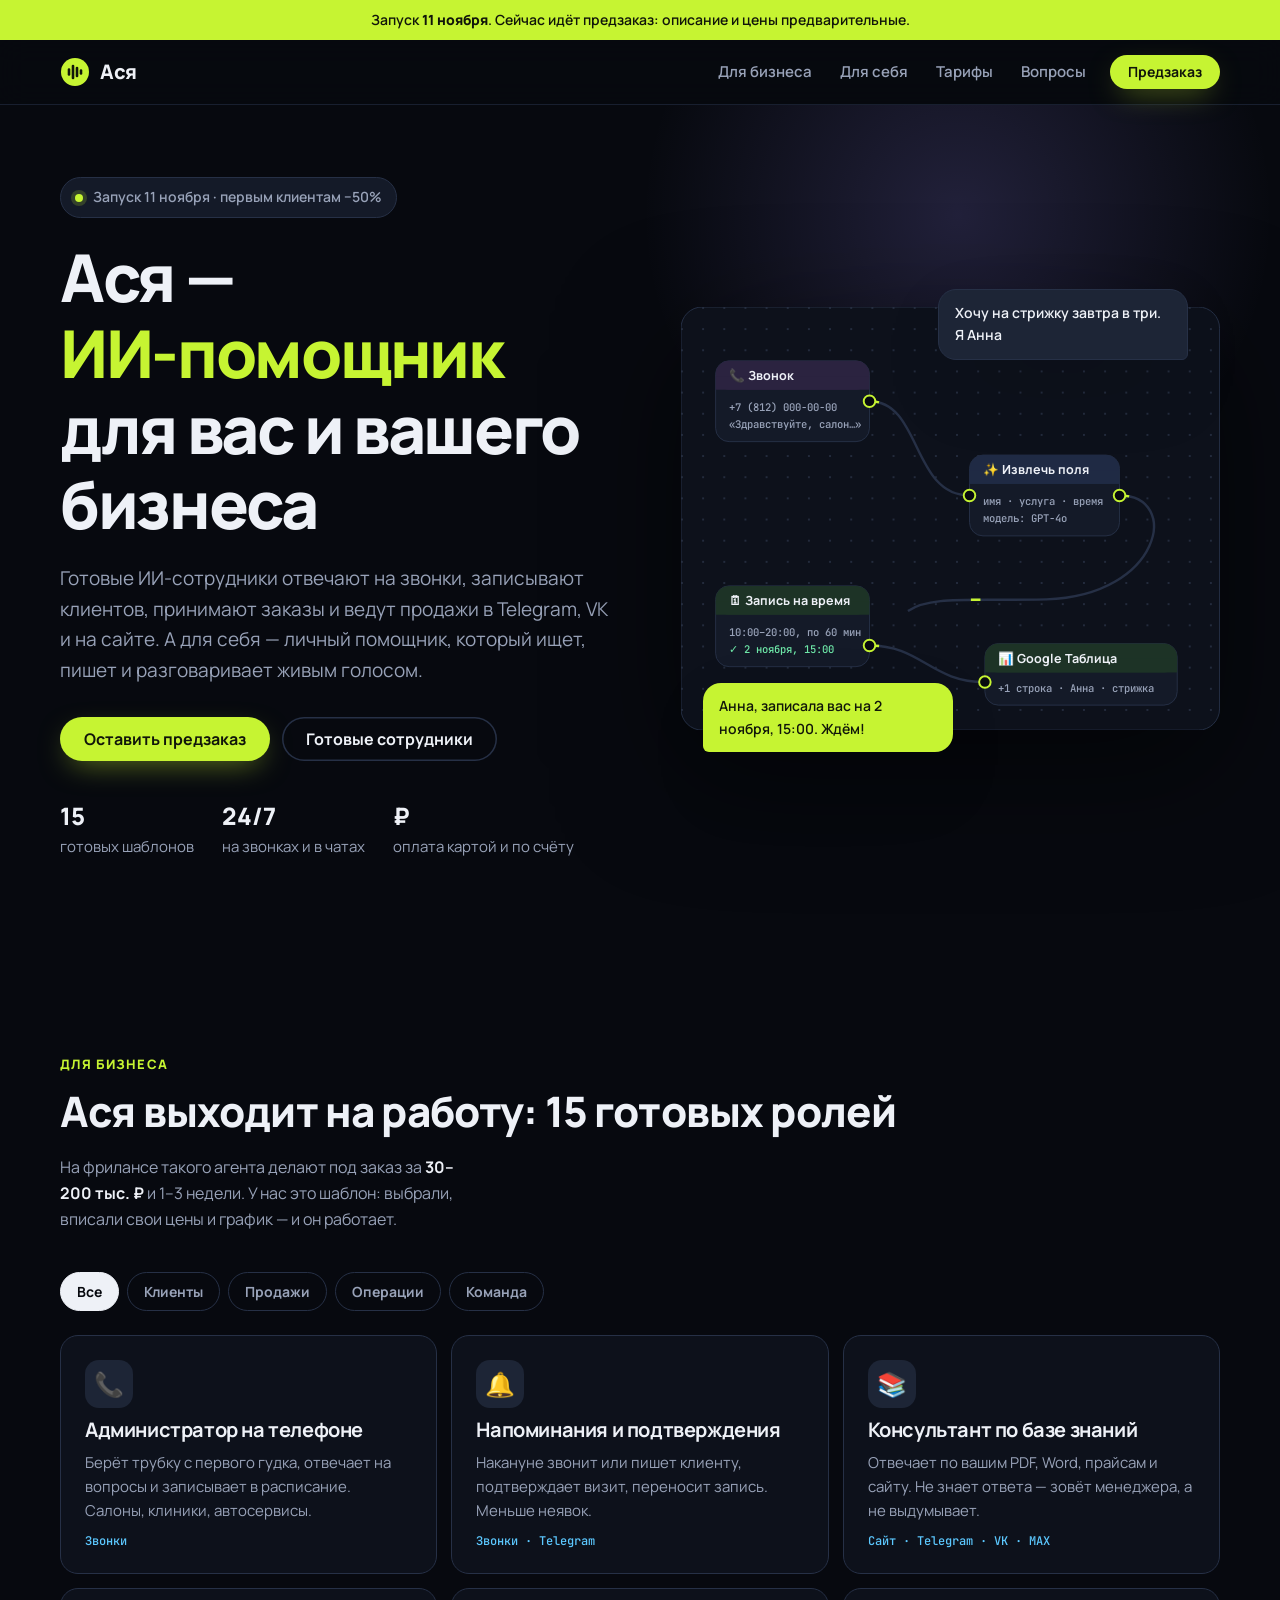
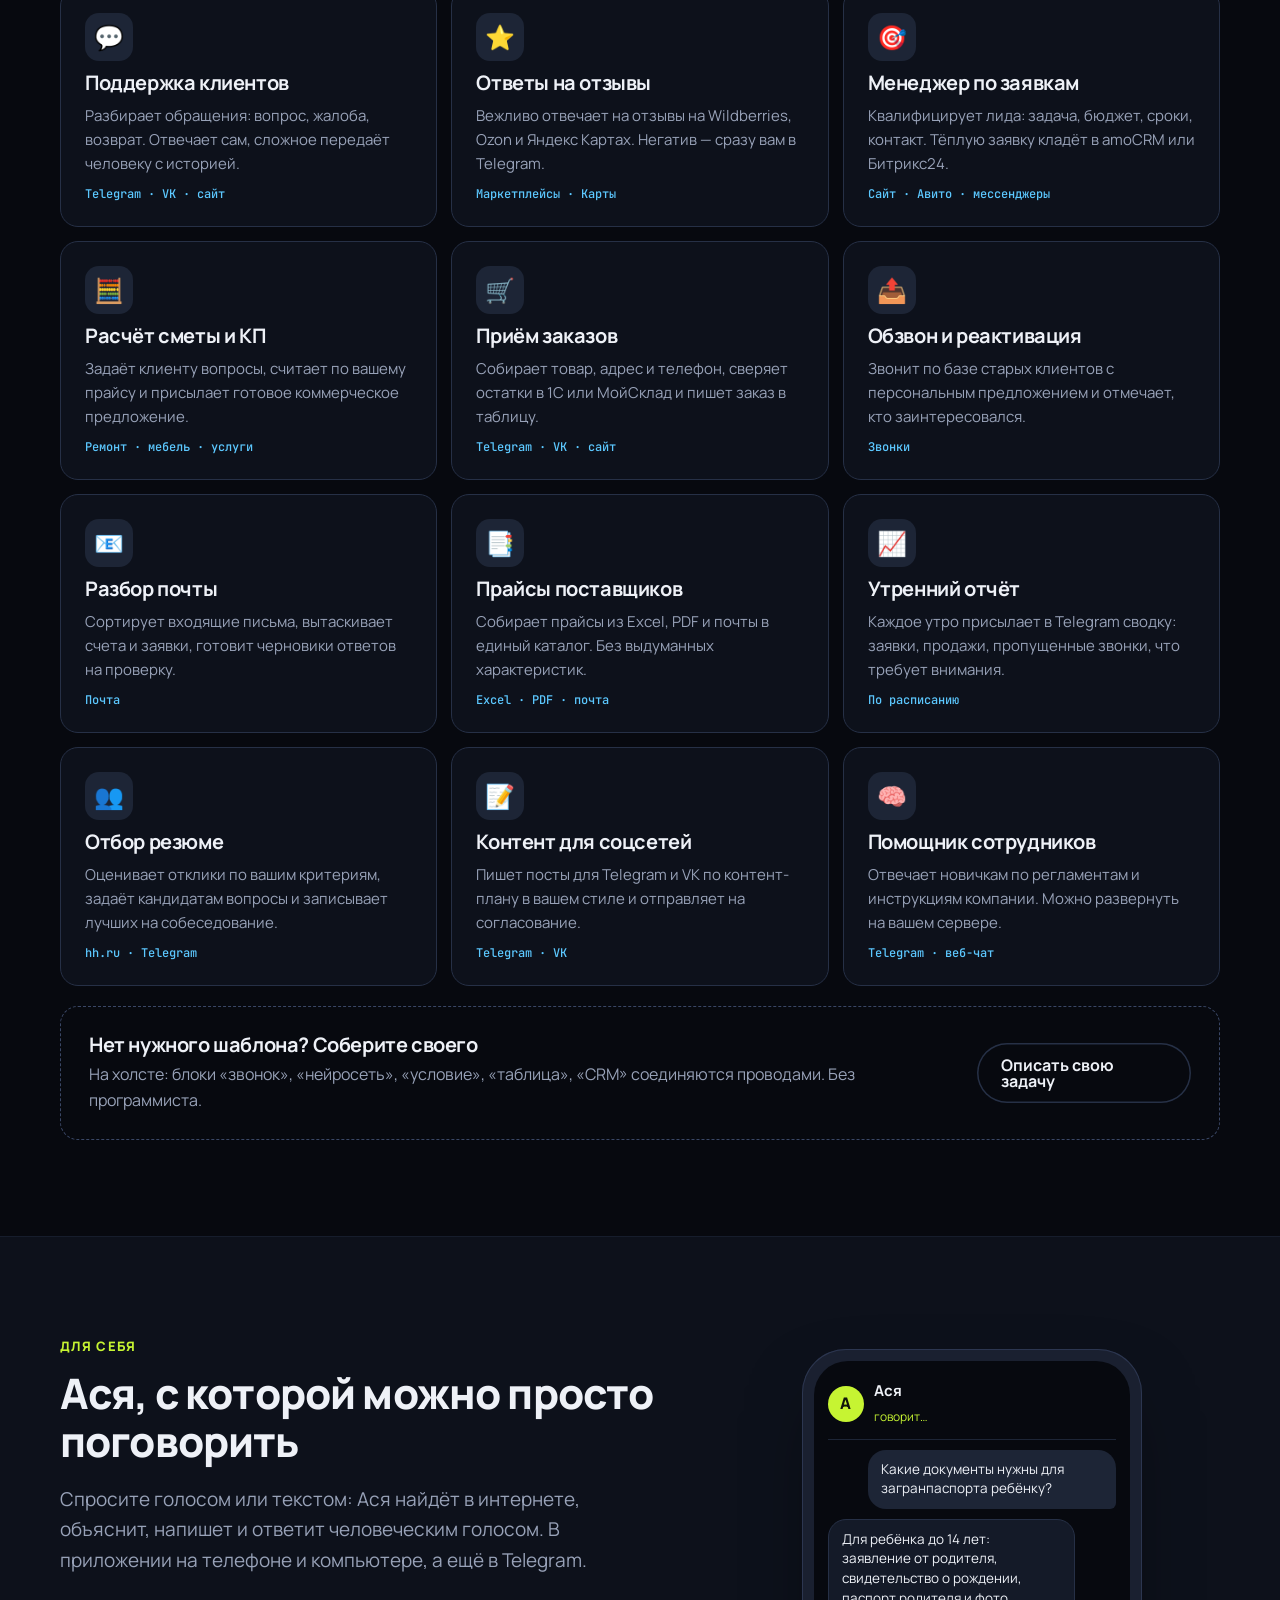
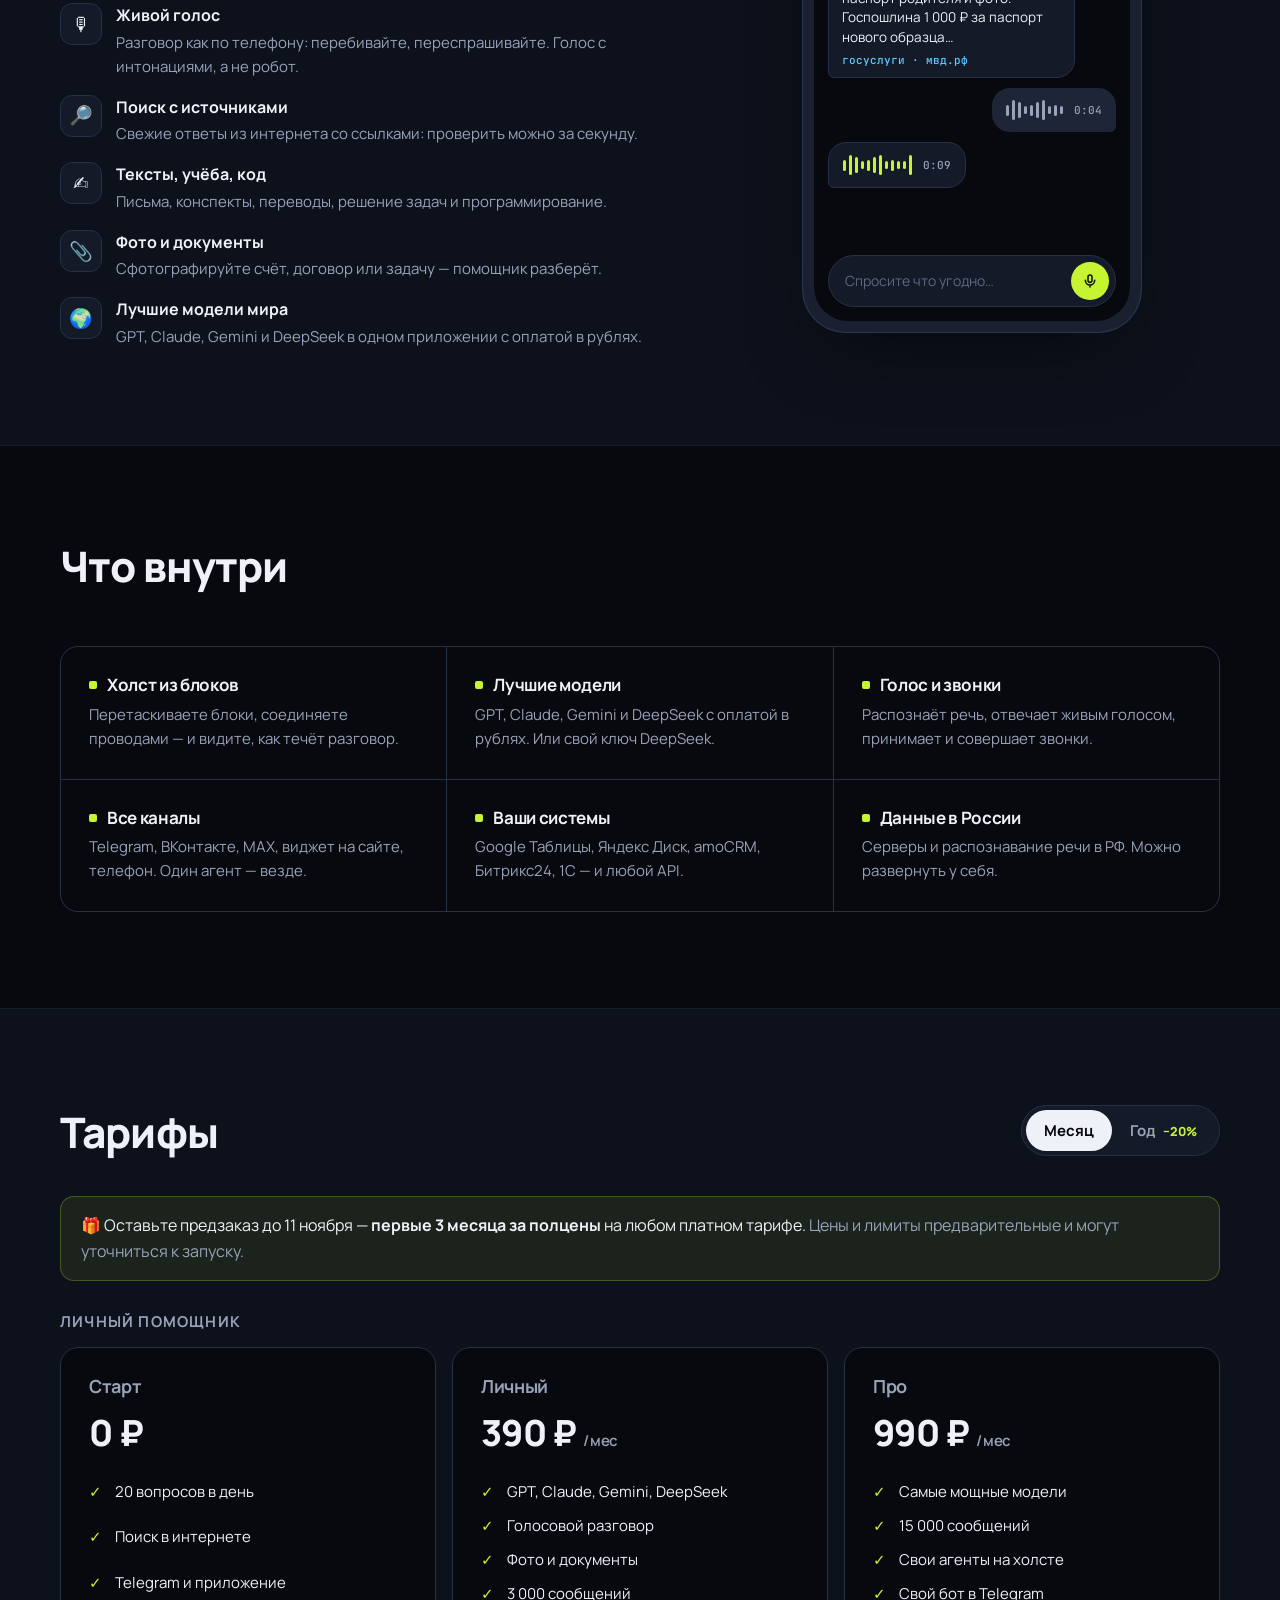
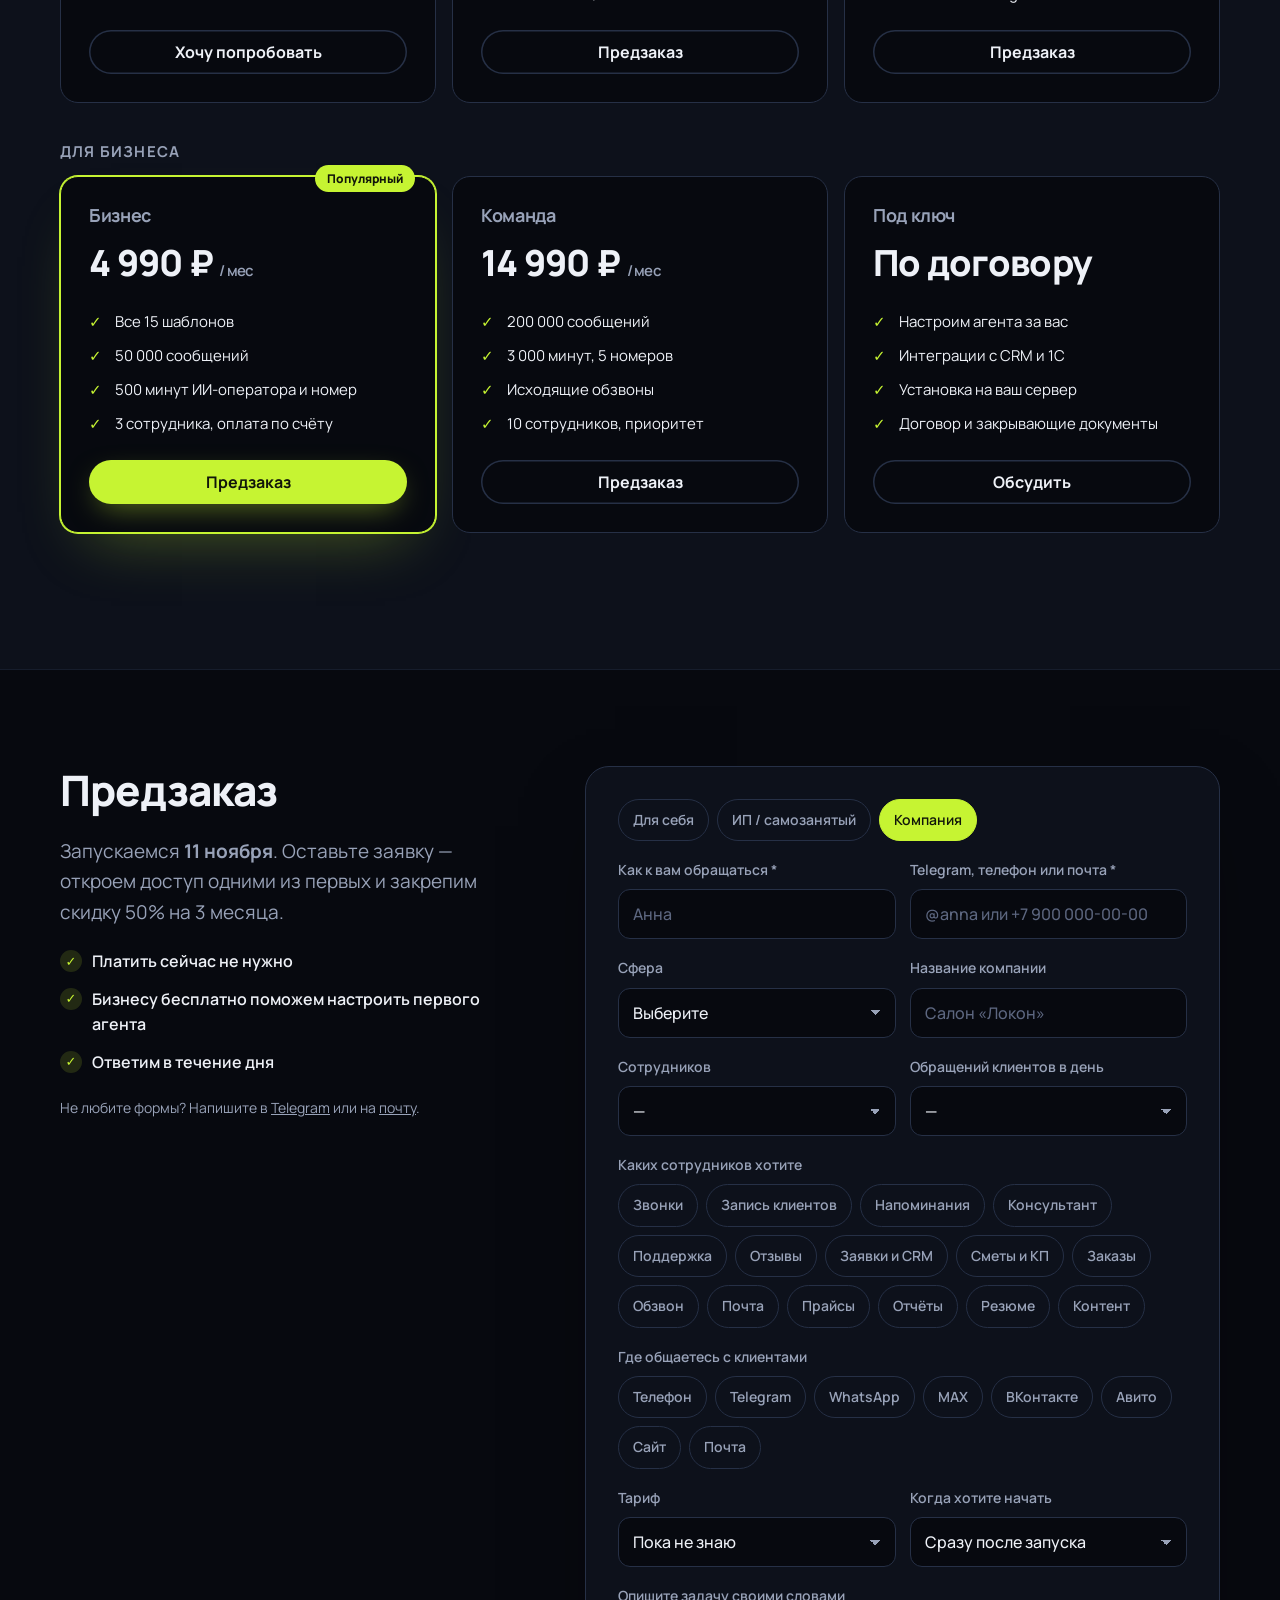
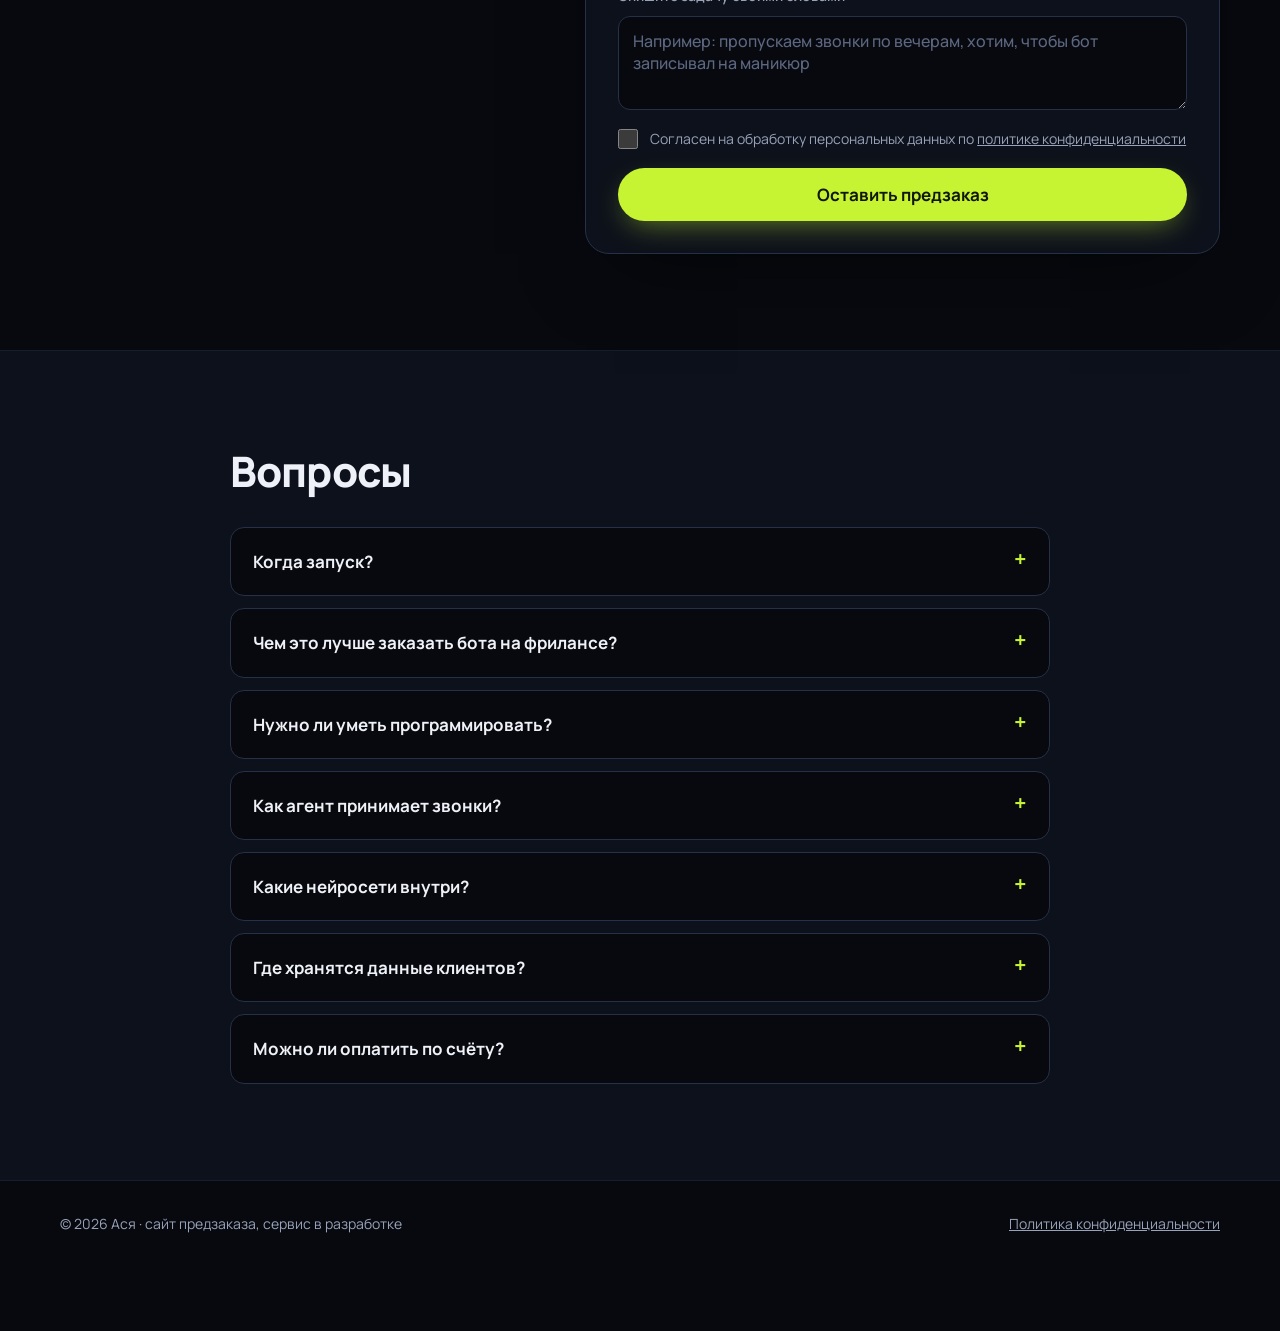
==== commit 62dc99bf: "Убрать упоминания Timeweb с лендинга Co-Authored-By: Claude Opus 5.5 <noreply@anthropic.com>" ====
--- a/index.html
+++ b/index.html
@@ -101,7 +101,7 @@
           <rect y="16" width="156" height="14" class="node__head node__head--ai"/>
           <text x="14" y="20" class="node__title">✨ Извлечь поля</text>
           <text x="14" y="52" class="node__sub">имя · услуга · время</text>
-          <text x="14" y="70" class="node__sub">GPT-4o через Timeweb</text>
+          <text x="14" y="70" class="node__sub">модель: GPT-4o</text>
           <circle cx="0" cy="42" r="6" class="port"/>
           <circle cx="156" cy="42" r="6" class="port"/>
         </g>
@@ -292,7 +292,7 @@
     <div class="section__head"><h2>Что внутри</h2></div>
     <div class="features">
       <div class="feature"><h4>Холст из блоков</h4><p>Перетаскиваете блоки, соединяете проводами — и видите, как течёт разговор.</p></div>
-      <div class="feature"><h4>Лучшие модели</h4><p>GPT, Claude, Gemini через Timeweb Cloud с оплатой в рублях. Или свой ключ DeepSeek.</p></div>
+      <div class="feature"><h4>Лучшие модели</h4><p>GPT, Claude, Gemini и DeepSeek с оплатой в рублях. Или свой ключ DeepSeek.</p></div>
       <div class="feature"><h4>Голос и звонки</h4><p>Распознаёт речь, отвечает живым голосом, принимает и совершает звонки.</p></div>
       <div class="feature"><h4>Все каналы</h4><p>Telegram, ВКонтакте, MAX, виджет на сайте, телефон. Один агент — везде.</p></div>
       <div class="feature"><h4>Ваши системы</h4><p>Google Таблицы, Яндекс Диск, amoCRM, Битрикс24, 1С — и любой API.</p></div>
@@ -541,7 +541,7 @@
     <details><summary>Чем это лучше заказать бота на фрилансе?</summary><p>Агента под заказ делают 1–3 недели за 30–200 тыс. ₽, а потом его некому поддерживать. Здесь готовый шаблон работает в день подключения, а менять его можно самому.</p></details>
     <details><summary>Нужно ли уметь программировать?</summary><p>Нет. Шаблоны настраиваются как анкета: цены, график, база знаний. Для своих сценариев есть холст с блоками, а программисты могут подключать любые системы через API.</p></details>
     <details><summary>Как агент принимает звонки?</summary><p>Подключаем виртуальный номер российского оператора связи или переадресацию с вашего номера. Агент распознаёт речь, думает по вашему сценарию и отвечает живым голосом.</p></details>
-    <details><summary>Какие нейросети внутри?</summary><p>GPT, Claude, Gemini и другие — через Timeweb Cloud, с оплатой в рублях по подписке. Если у вас есть ключ DeepSeek, можно работать на нём.</p></details>
+    <details><summary>Какие нейросети внутри?</summary><p>GPT, Claude, Gemini, DeepSeek и другие — с оплатой в рублях по подписке. Если у вас есть ключ DeepSeek, можно работать на нём.</p></details>
     <details><summary>Где хранятся данные клиентов?</summary><p>На серверах в России. Заявки и заказы выгружаются к вам — в таблицы, CRM или 1С.</p></details>
     <details><summary>Можно ли оплатить по счёту?</summary><p>Да, на бизнес-тарифах — по счёту для ИП и ООО с закрывающими документами. Частные лица платят картой или через СБП, подписку можно отключить в один клик.</p></details>
   </div>
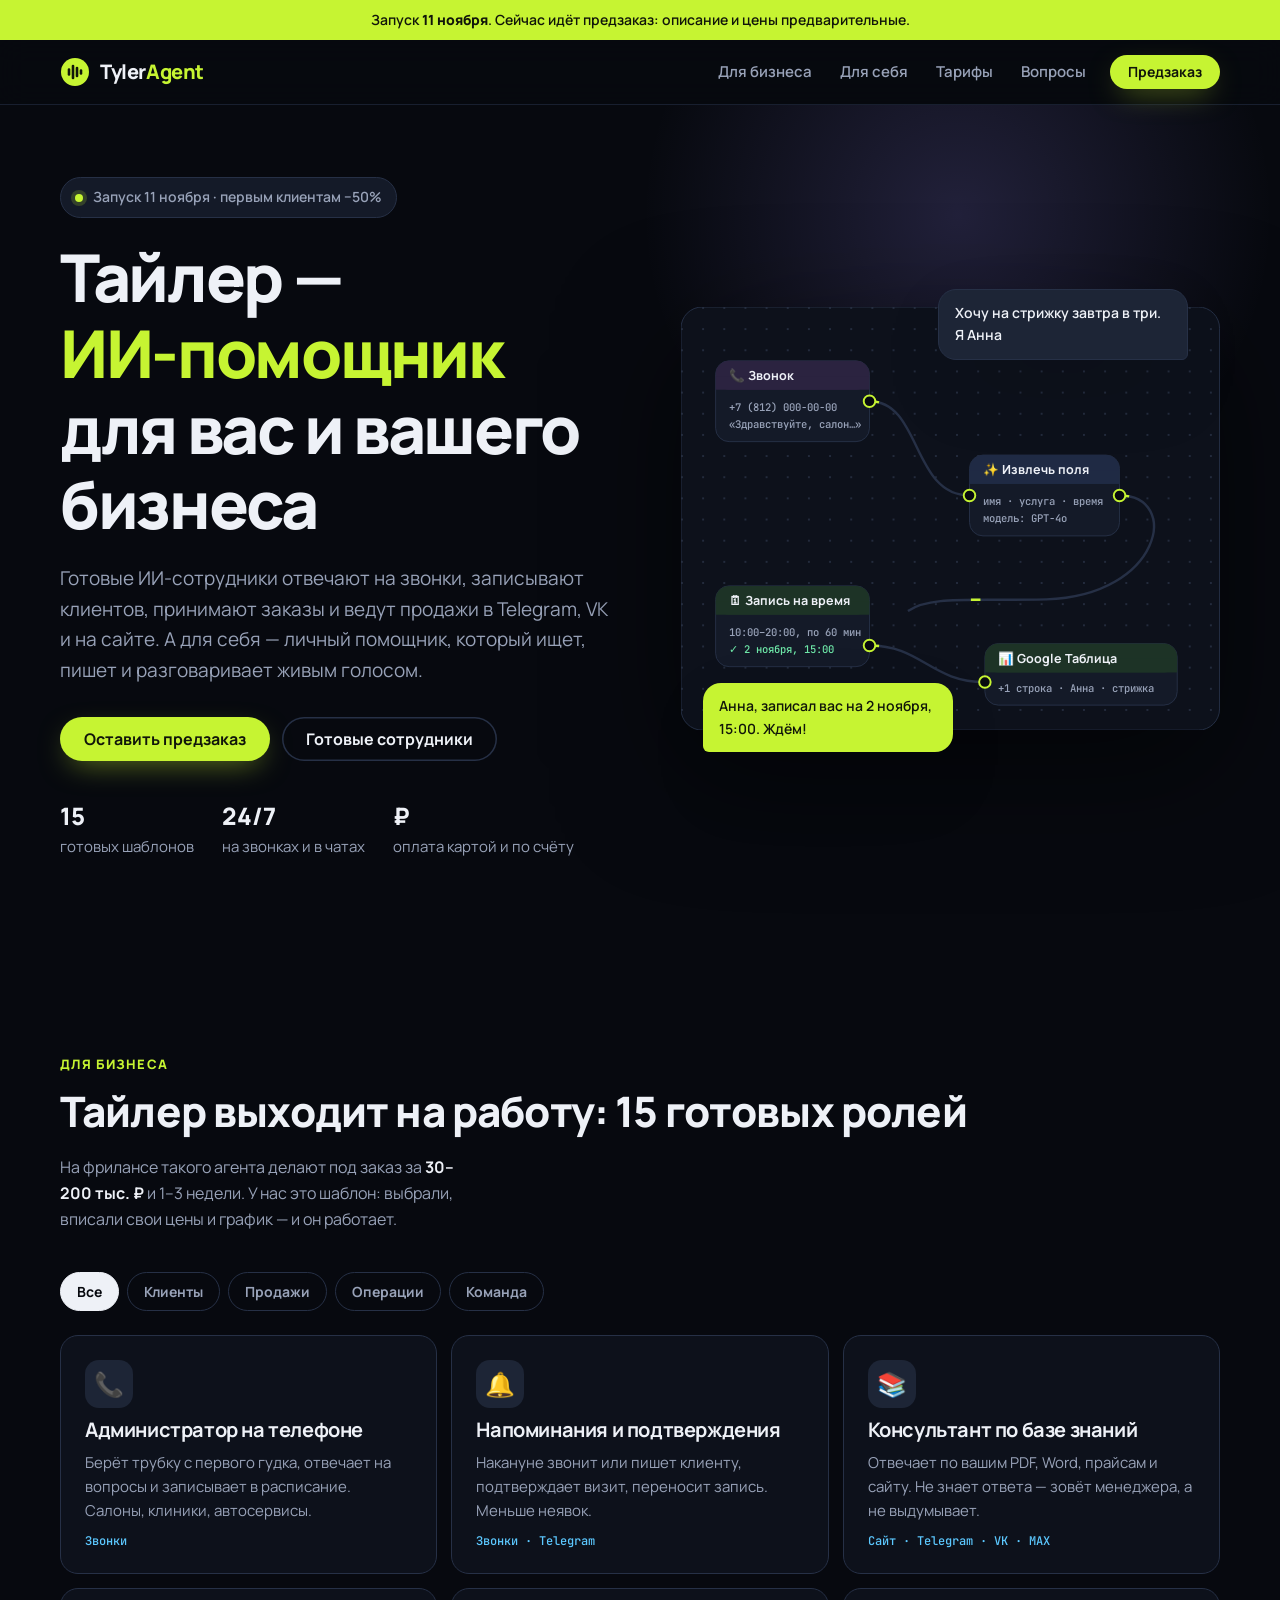
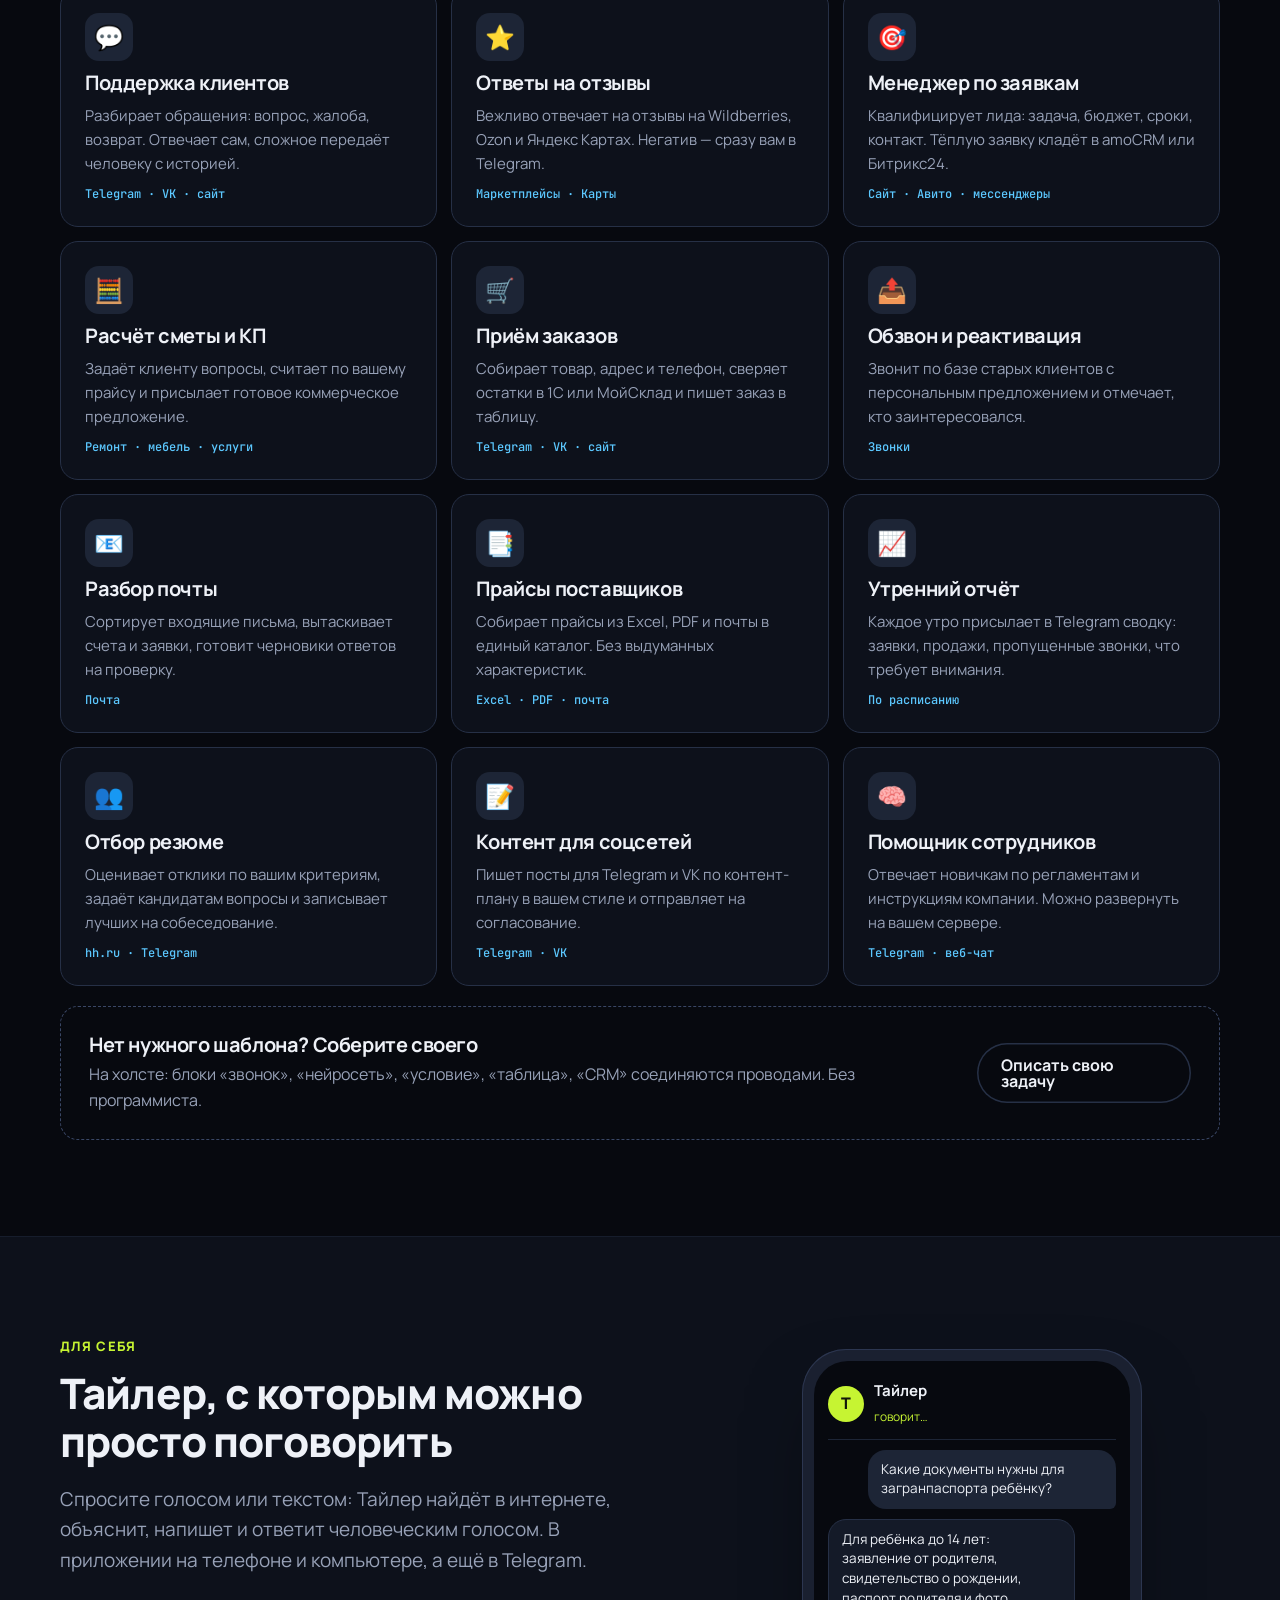
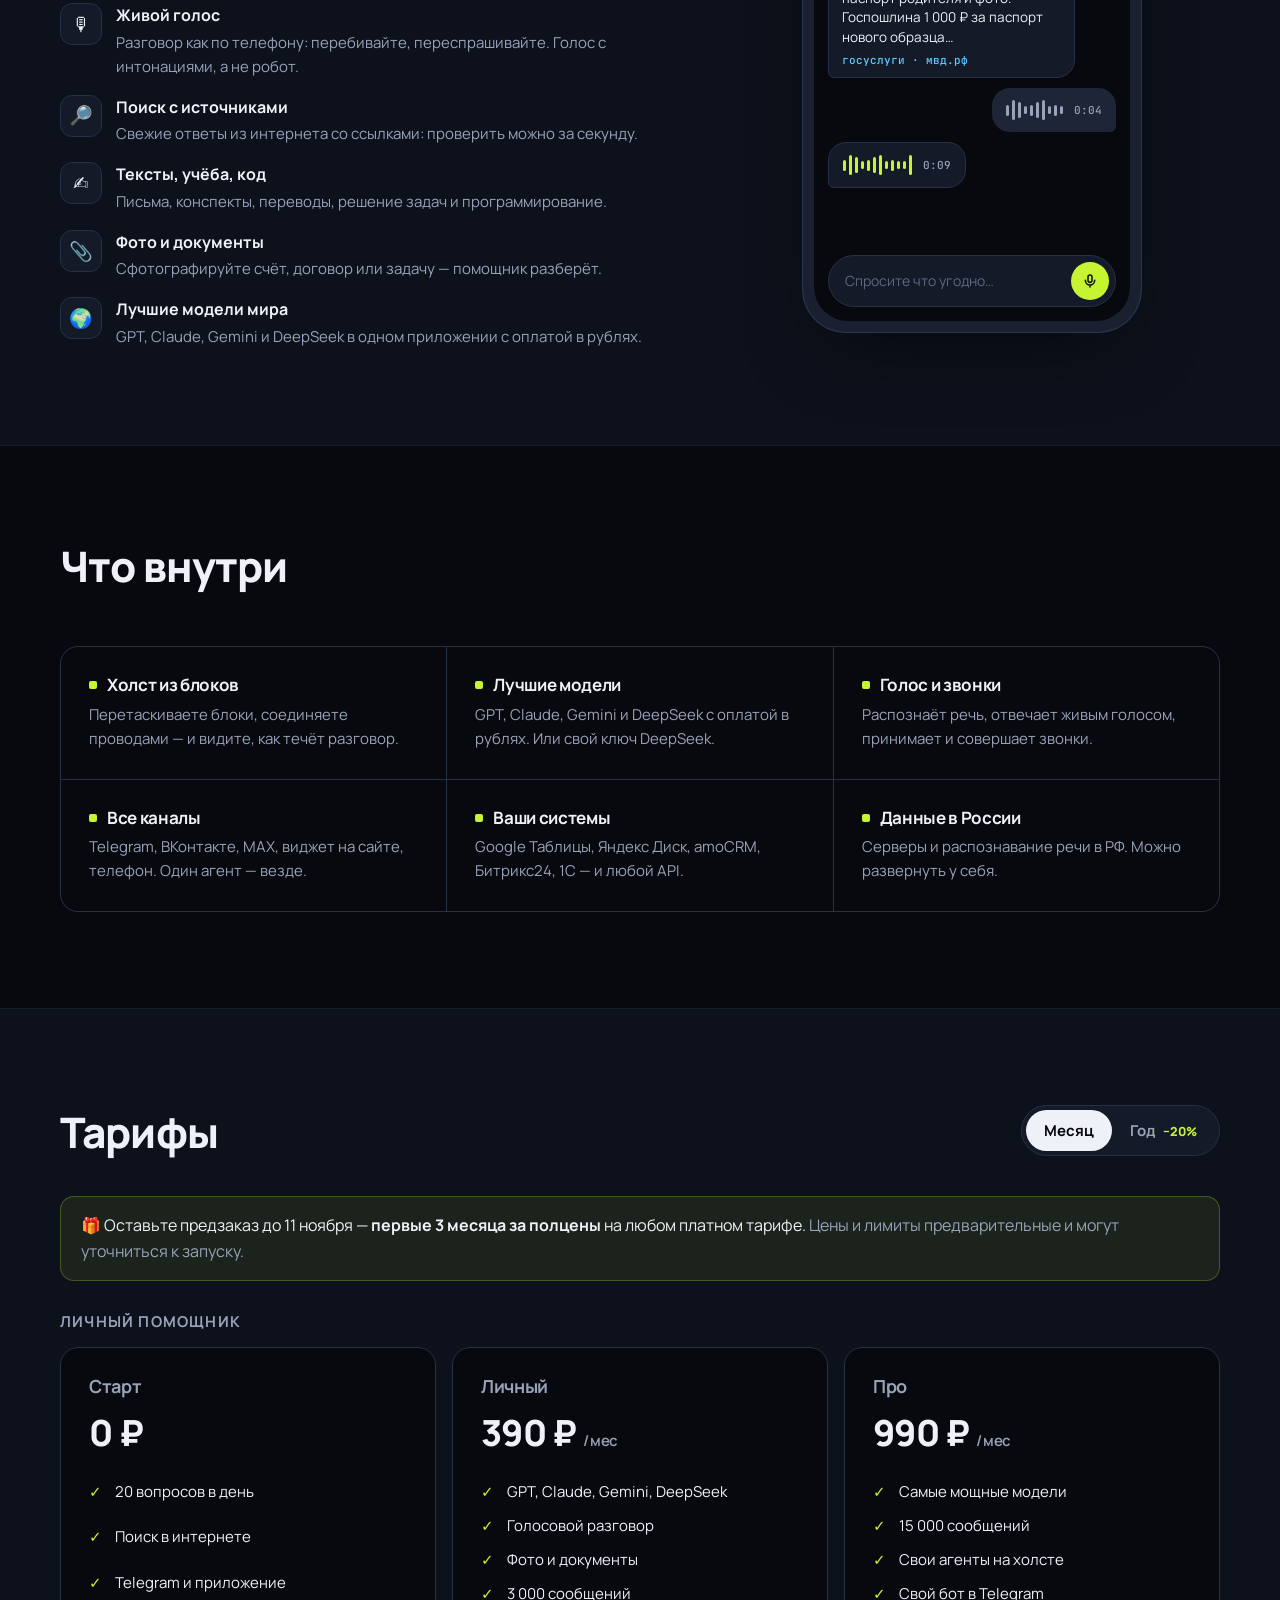
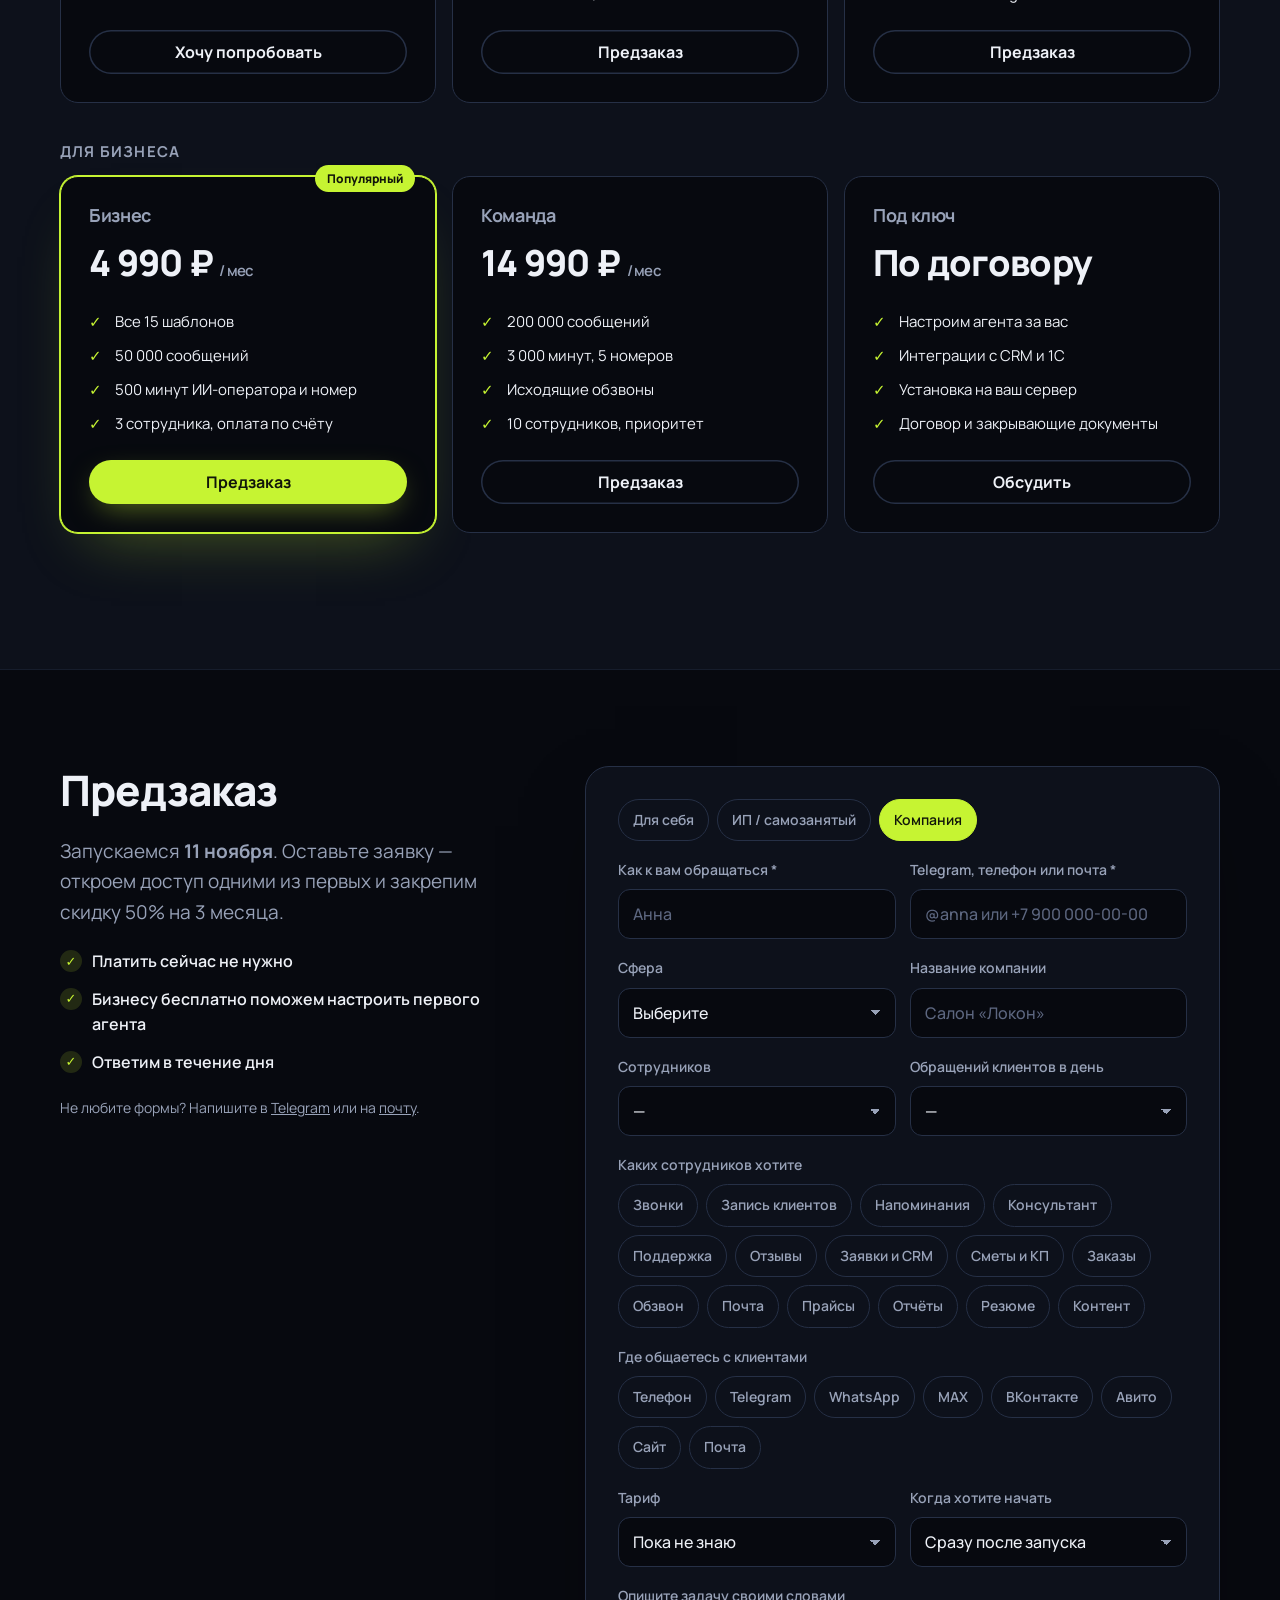
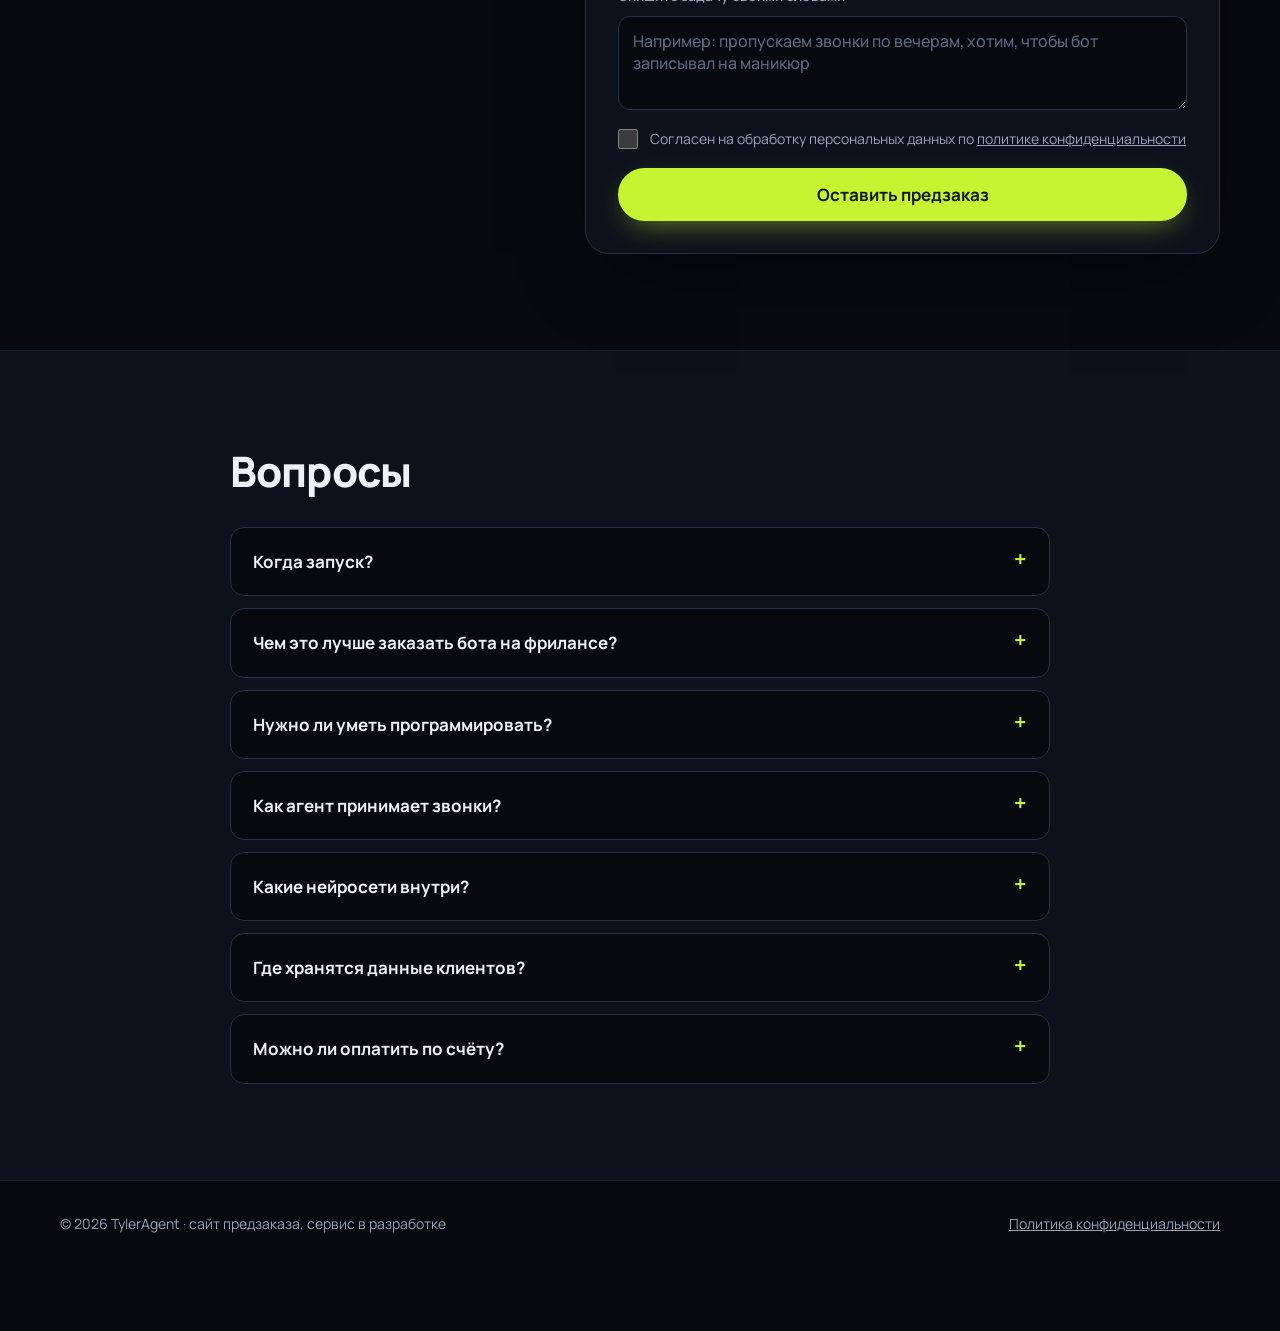
==== commit 185d962b: "TylerAgent: новое название, запуск 11 ноября Co-Authored-By: Claude Opus 5.5 <noreply@anthropic.com>" ====
--- a/index.html
+++ b/index.html
@@ -3,9 +3,9 @@
 <head>
   <meta charset="utf-8">
   <meta name="viewport" content="width=device-width, initial-scale=1">
-  <title>Ася — личный ИИ-помощник и ИИ-сотрудники для бизнеса</title>
+  <title>TylerAgent — личный ИИ-помощник и ИИ-сотрудники для бизнеса</title>
   <meta name="description" content="ИИ-сотрудники для бизнеса из готовых шаблонов: звонки, запись, продажи, заказы, поддержка. И личный ИИ-помощник с живым голосом. Запуск 11 ноября, открыт предзаказ.">
-  <meta property="og:title" content="Ася — запуск 11 ноября">
+  <meta property="og:title" content="TylerAgent — запуск 11 ноября">
   <meta property="og:description" content="ИИ-сотрудники для бизнеса и личный ИИ-помощник с живым голосом. Оплата в рублях.">
   <meta property="og:type" content="website">
   <link rel="icon" href="favicon.svg" type="image/svg+xml">
@@ -31,7 +31,7 @@
           <path d="M9 12.5v5"/><path d="M13 9v12"/><path d="M17 11v8"/><path d="M21 13.5v3"/>
         </g>
       </svg>
-      <span>Ася</span>
+      <span>Tyler<i>Agent</i></span>
     </a>
     <nav class="top__nav">
       <a href="#business">Для бизнеса</a>
@@ -50,7 +50,7 @@
   <div class="wrap hero__grid">
     <div class="hero__text">
       <span class="pill"><span class="dot"></span> Запуск 11 ноября · первым клиентам −50%</span>
-      <h1>Ася — <em>ИИ&#8209;помощник</em> для вас и&nbsp;вашего бизнеса</h1>
+      <h1>Тайлер — <em>ИИ&#8209;помощник</em> для вас и&nbsp;вашего бизнеса</h1>
       <p class="lead">
         Готовые ИИ-сотрудники отвечают на звонки, записывают клиентов, принимают заказы и ведут продажи
         в Telegram, VK и на сайте. А для себя — личный помощник, который ищет, пишет и разговаривает живым голосом.
@@ -125,7 +125,7 @@
       </svg>
 
       <div class="bubble bubble--in">Хочу на стрижку завтра в три. Я Анна</div>
-      <div class="bubble bubble--out">Анна, записала вас на 2 ноября, 15:00. Ждём!</div>
+      <div class="bubble bubble--out">Анна, записал вас на 2 ноября, 15:00. Ждём!</div>
     </div>
   </div>
 </section>
@@ -136,7 +136,7 @@
     <div class="section__head">
       <div>
         <span class="kicker">Для бизнеса</span>
-        <h2>Ася выходит на работу: 15 готовых ролей</h2>
+        <h2>Тайлер выходит на работу: 15 готовых ролей</h2>
       </div>
       <p class="muted">На фрилансе такого агента делают под заказ за <b class="hl">30–200 тыс. ₽</b> и 1–3 недели.
         У нас это шаблон: выбрали, вписали свои цены и график — и он работает.</p>
@@ -261,8 +261,8 @@
   <div class="wrap personal">
     <div class="personal__text">
       <span class="kicker">Для себя</span>
-      <h2>Ася, с которой можно просто поговорить</h2>
-      <p class="lead">Спросите голосом или текстом: Ася найдёт в интернете, объяснит, напишет и ответит человеческим голосом. В приложении на телефоне и компьютере, а ещё в Telegram.</p>
+      <h2>Тайлер, с которым можно просто поговорить</h2>
+      <p class="lead">Спросите голосом или текстом: Тайлер найдёт в интернете, объяснит, напишет и ответит человеческим голосом. В приложении на телефоне и компьютере, а ещё в Telegram.</p>
       <ul class="perks">
         <li><span>🎙</span><div><b>Живой голос</b>Разговор как по телефону: перебивайте, переспрашивайте. Голос с интонациями, а не робот.</div></li>
         <li><span>🔎</span><div><b>Поиск с источниками</b>Свежие ответы из интернета со ссылками: проверить можно за секунду.</div></li>
@@ -275,7 +275,7 @@
     <!-- телефон с диалогом -->
     <div class="phone" aria-hidden="true">
       <div class="phone__screen">
-        <div class="phone__head"><span class="avatar">А</span><div><b>Ася</b><small>говорит…</small></div></div>
+        <div class="phone__head"><span class="avatar">Т</span><div><b>Тайлер</b><small>говорит…</small></div></div>
         <div class="msg msg--me">Какие документы нужны для загранпаспорта ребёнку?</div>
         <div class="msg msg--ai">Для ребёнка до 14 лет: заявление от родителя, свидетельство о рождении, паспорт родителя и фото. Госпошлина 1 000 ₽ за паспорт нового образца…<span class="src">госуслуги · мвд.рф</span></div>
         <div class="msg msg--me voice"><i></i><i></i><i></i><i></i><i></i><i></i><i></i><i></i><i></i><i></i><em>0:04</em></div>
@@ -551,7 +551,7 @@
 
 <footer class="foot">
   <div class="wrap foot__row">
-    <span>© 2026 Ася · сайт предзаказа, сервис в разработке</span>
+    <span>© 2026 TylerAgent · сайт предзаказа, сервис в разработке</span>
     <a href="privacy.html">Политика конфиденциальности</a>
   </div>
 </footer>
--- a/styles.css
+++ b/styles.css
@@ -312,3 +312,4 @@
 .phone__input b { width: 38px; height: 38px; border-radius: 50%; display: grid; place-items: center; background: var(--accent); }
 
 .logo span { letter-spacing: -.02em; }
+.logo i { font-style: normal; color: var(--accent); }
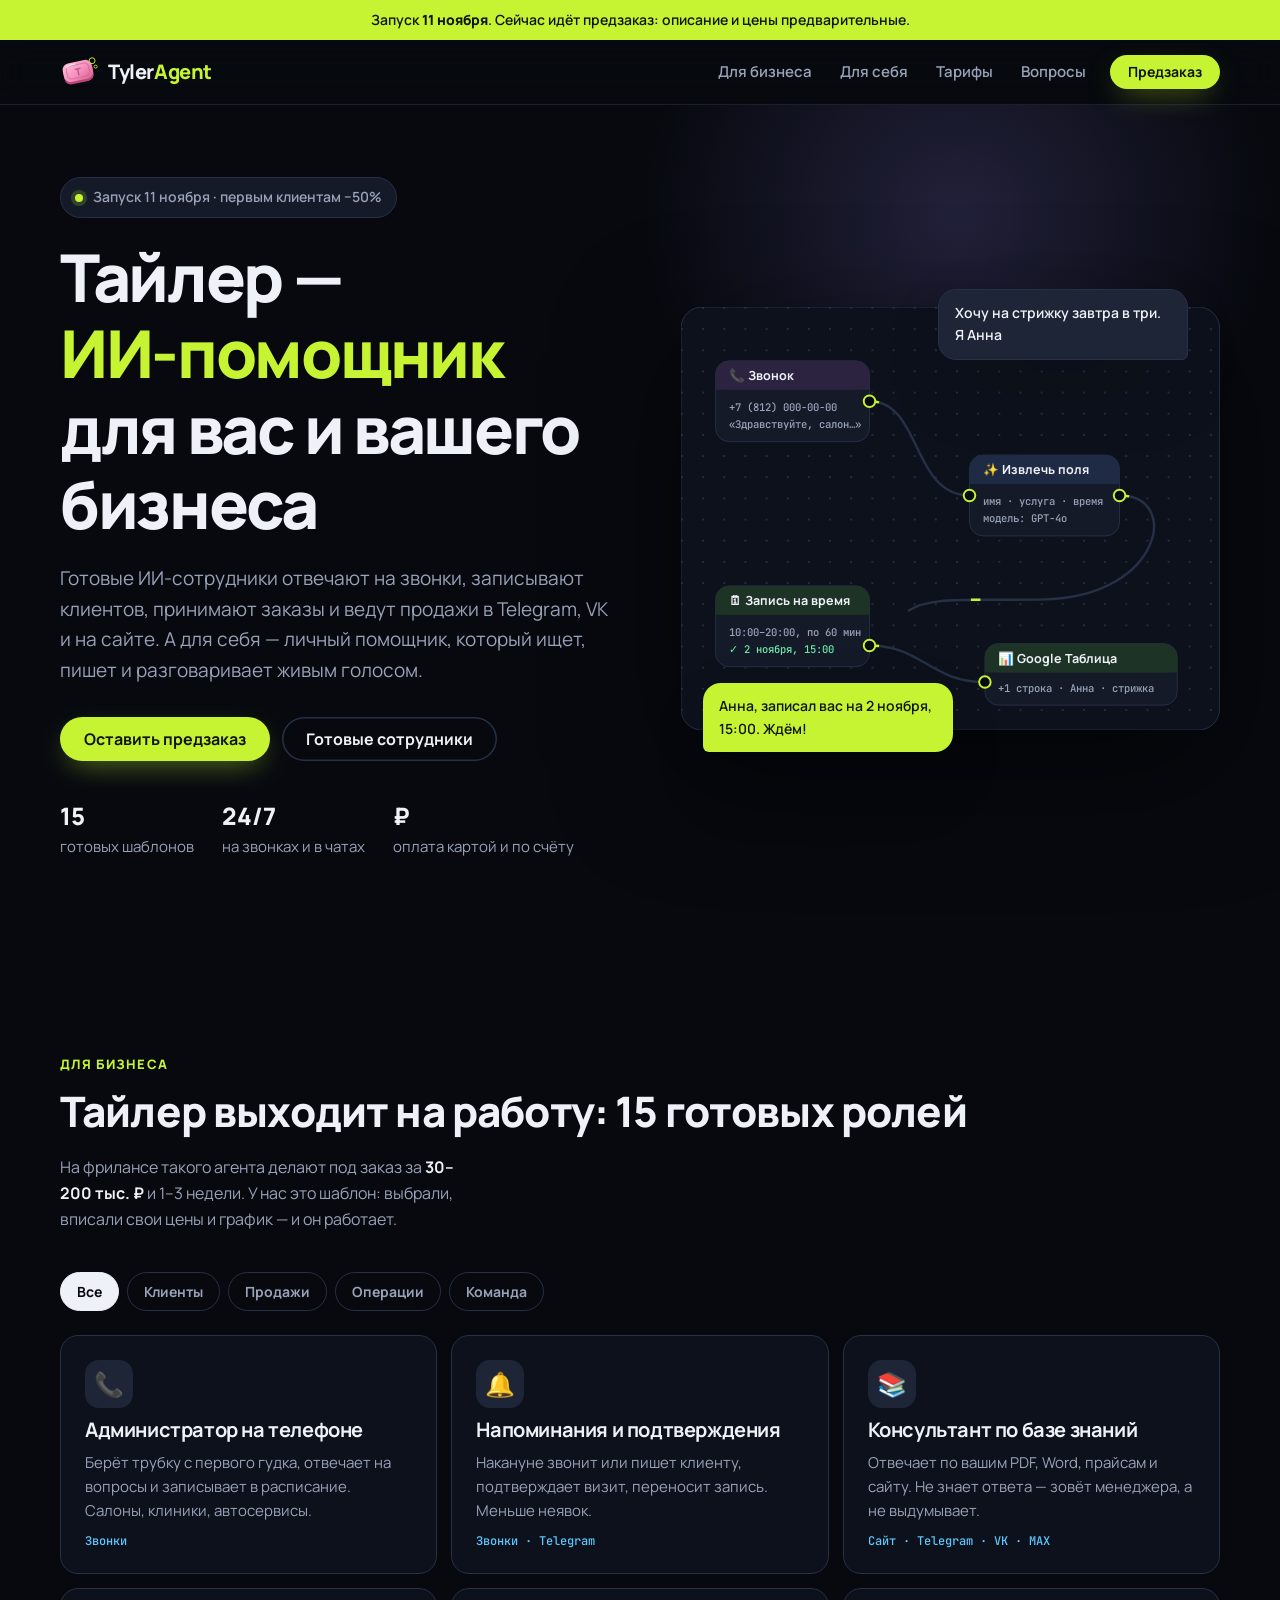
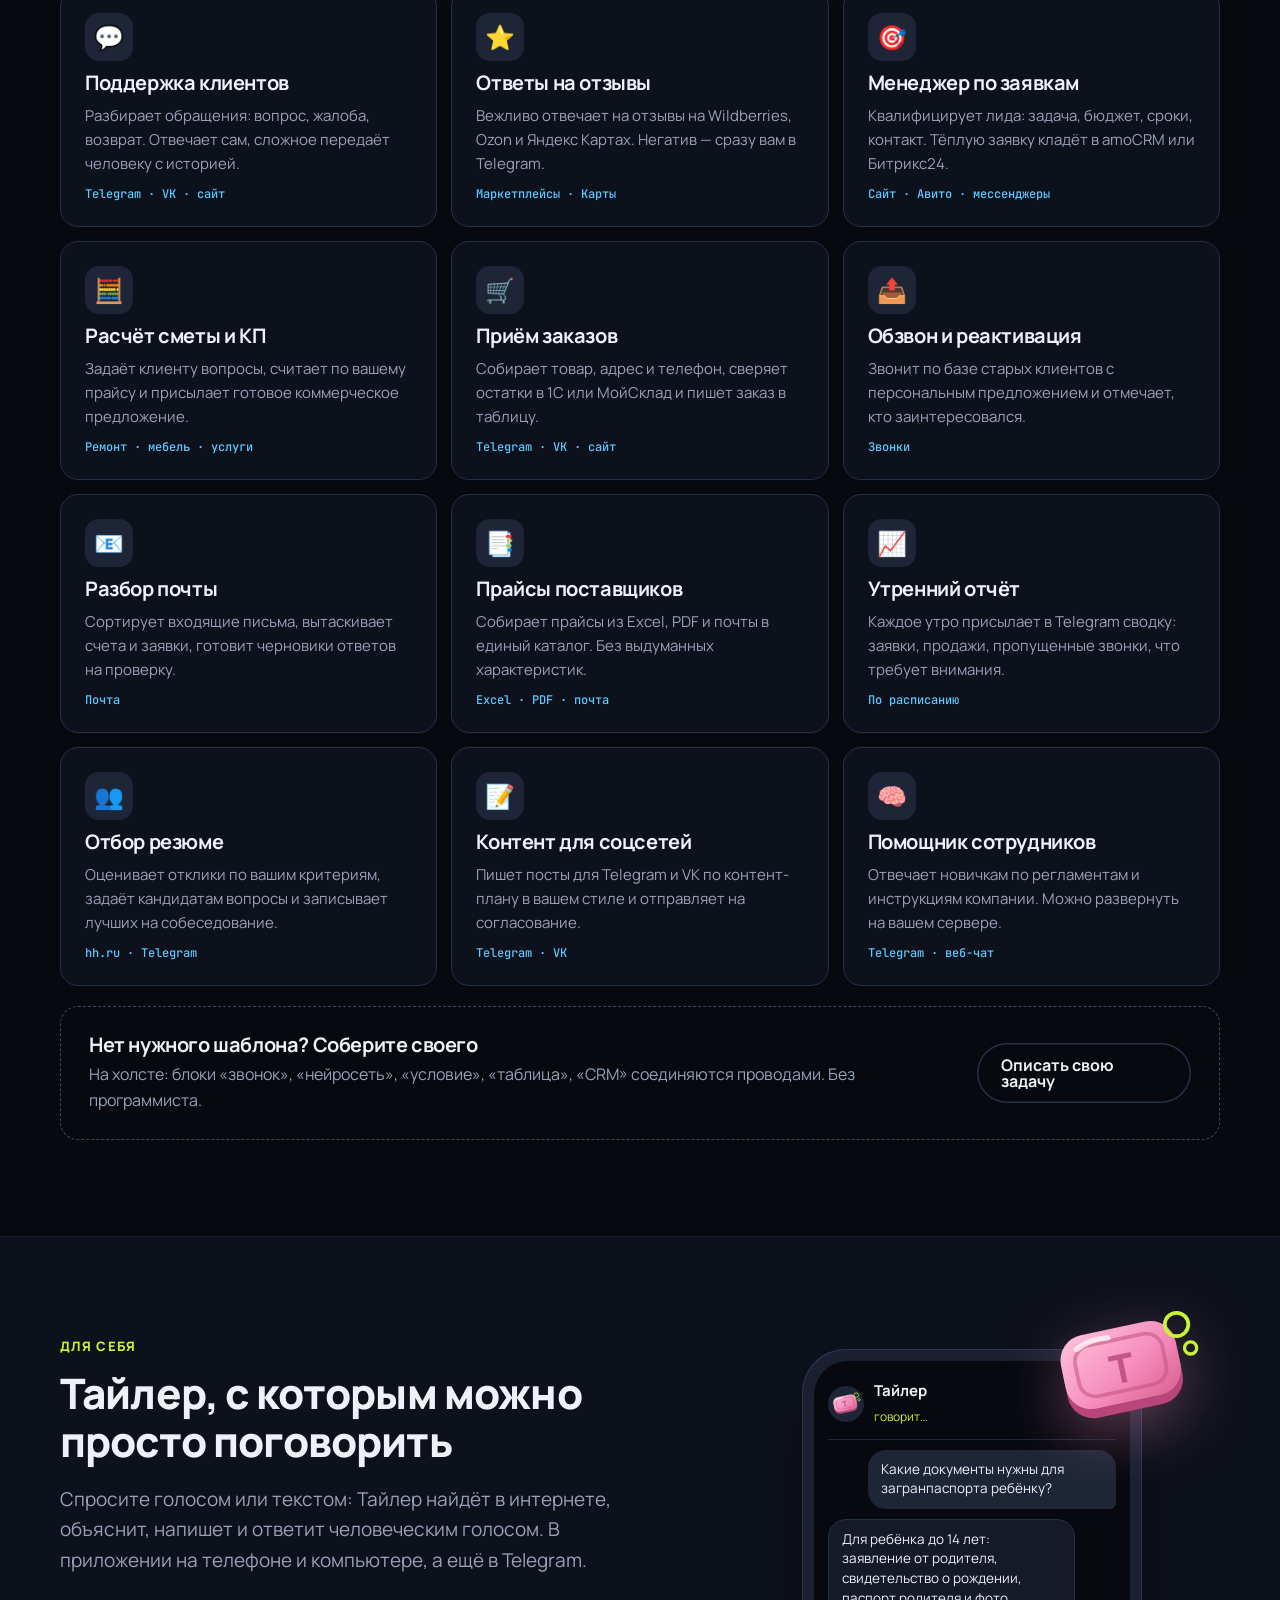
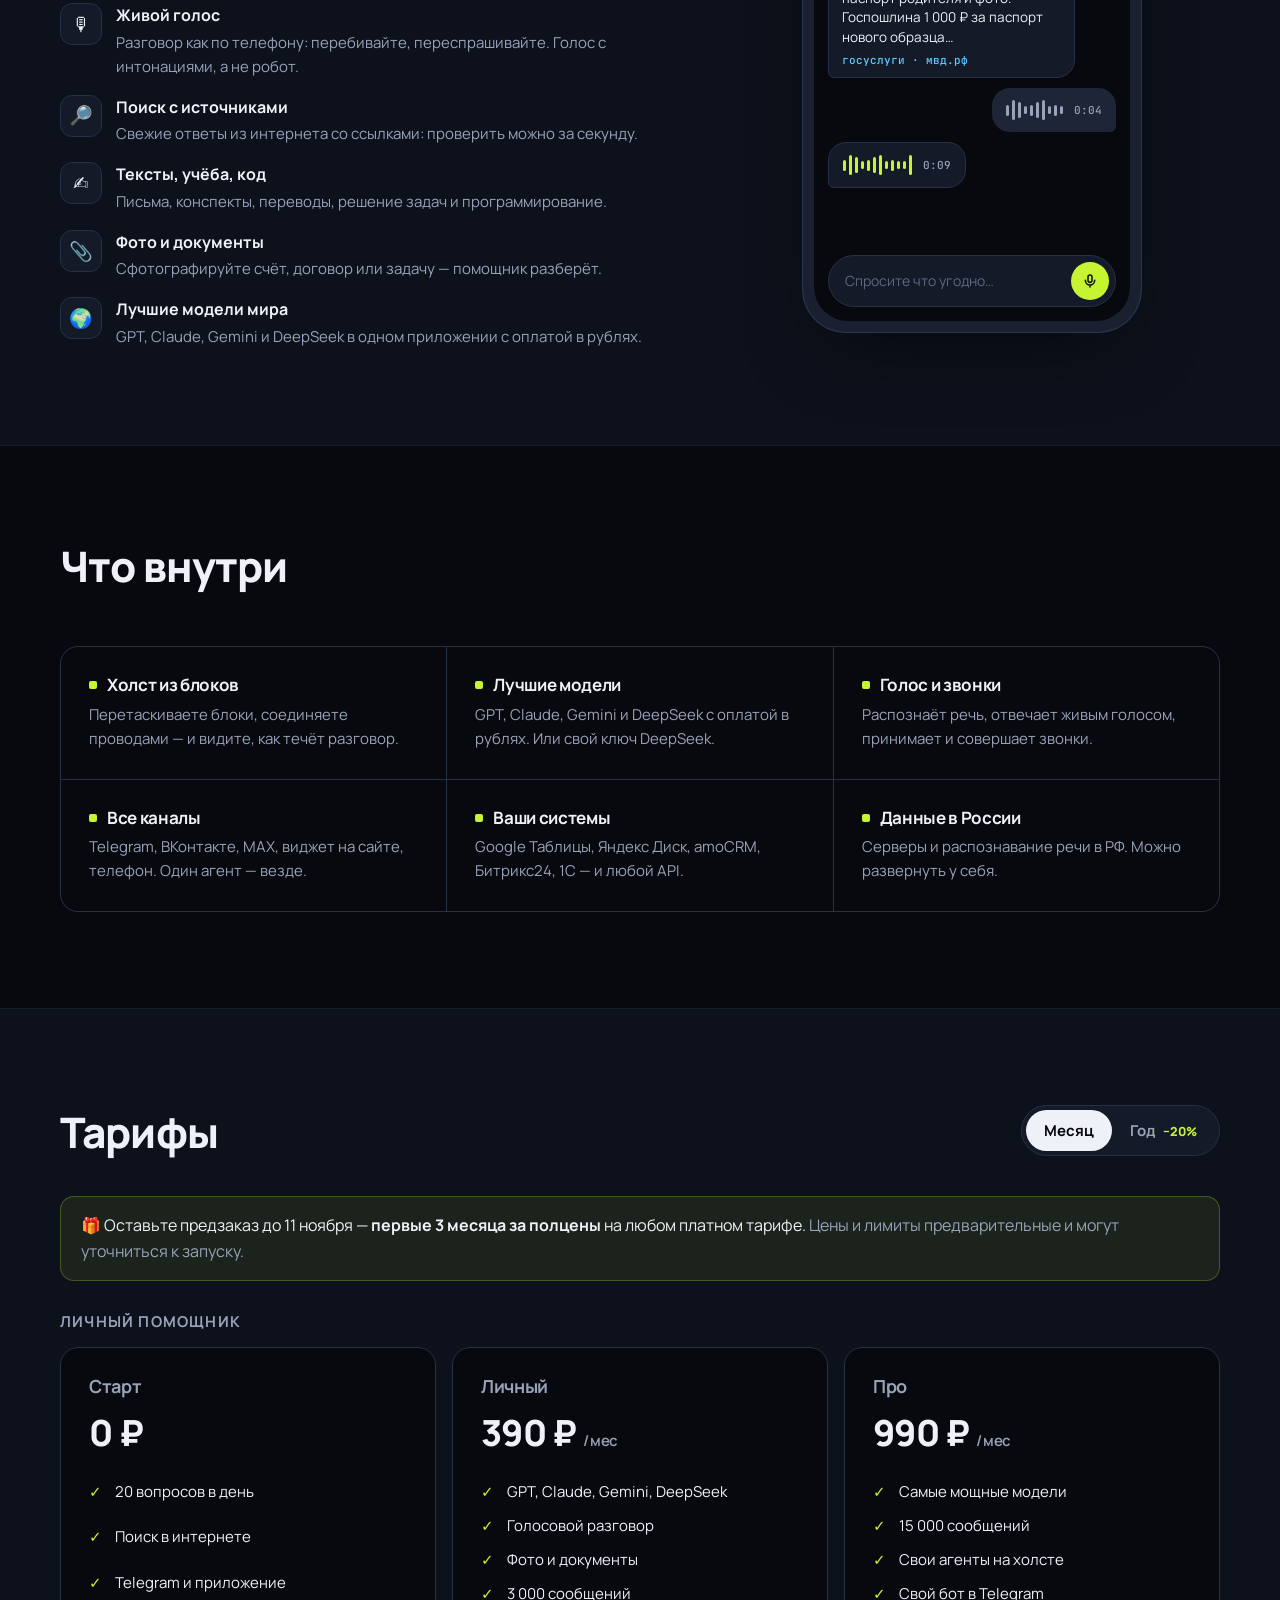
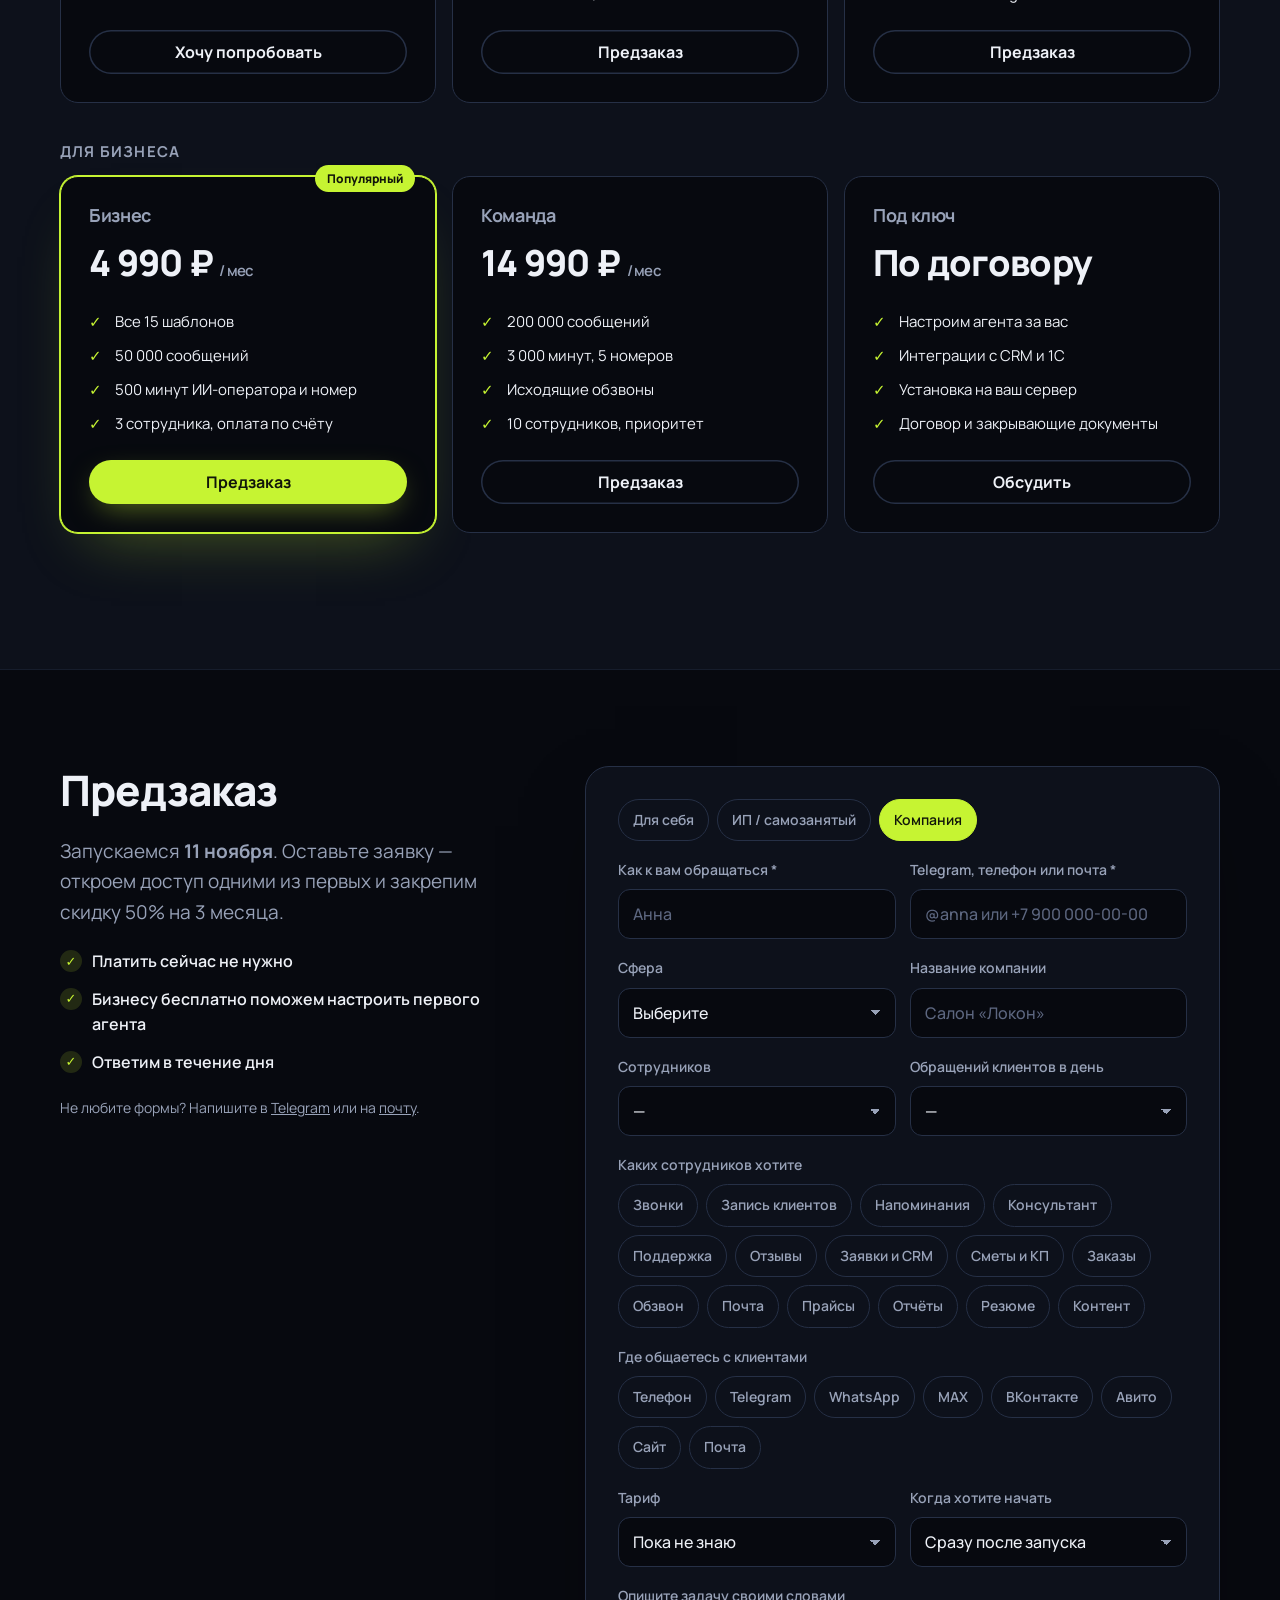
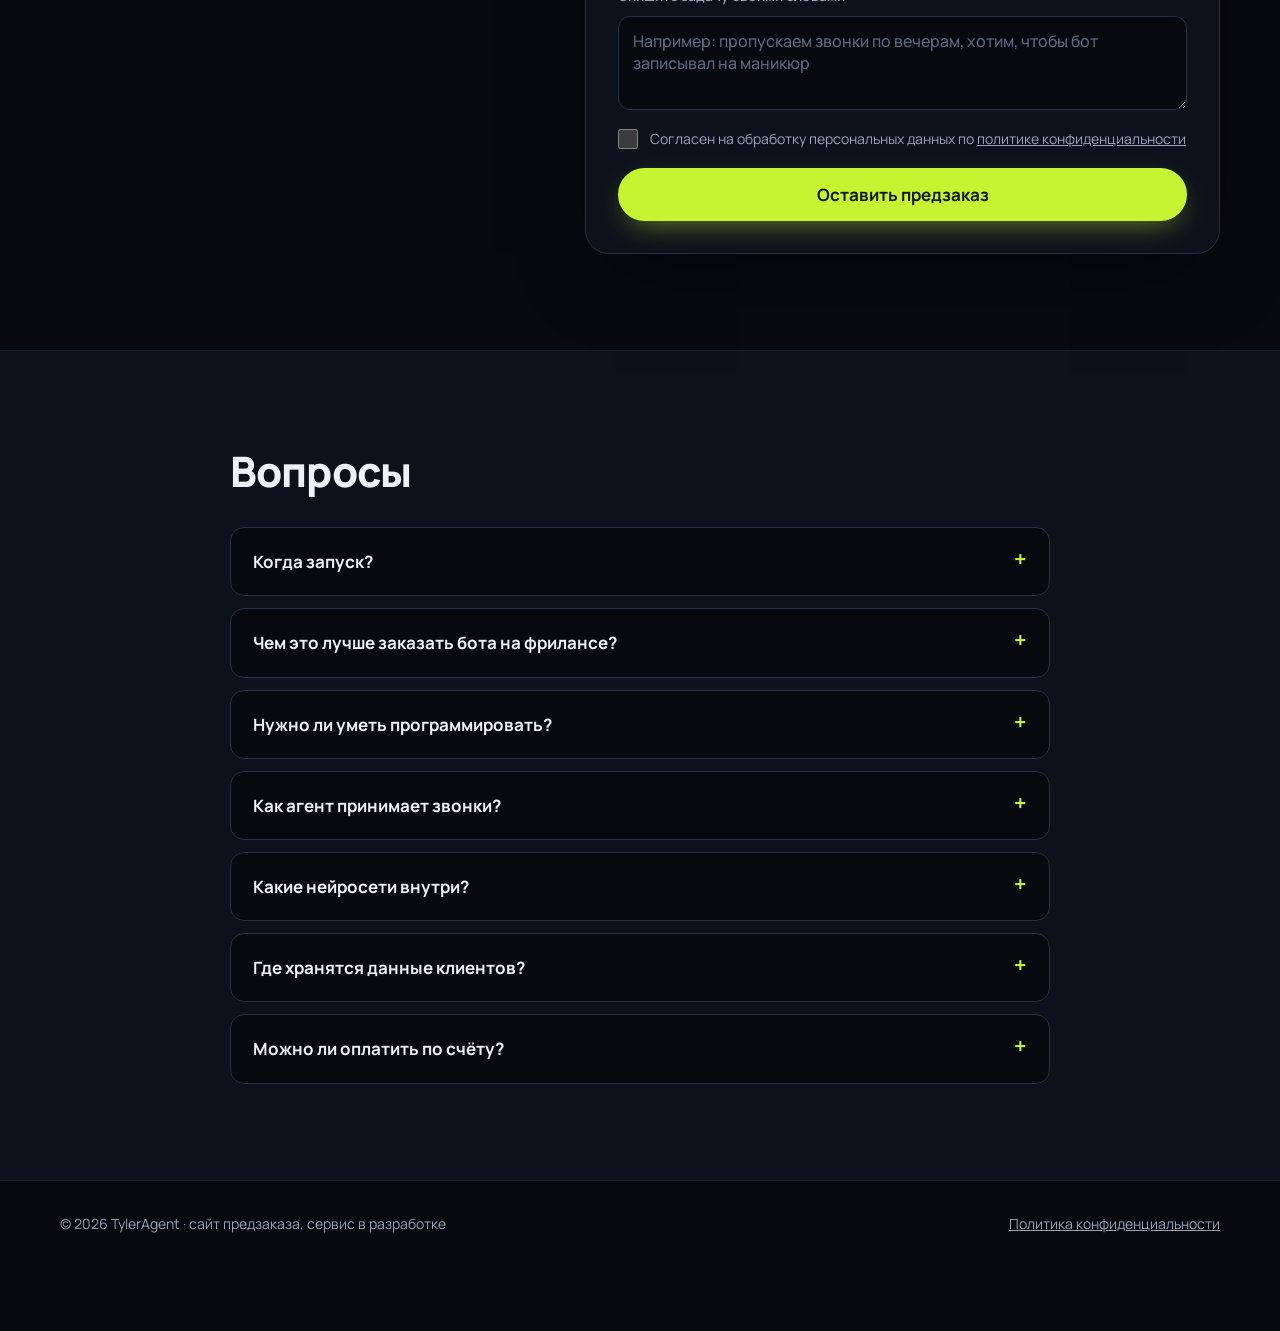
==== commit 68d96b69: "Лендинг: логотип — розовое мыло Тайлера Co-Authored-By: Claude Opus 5.5 <noreply@anthropic.com>" ====
--- a/index.html
+++ b/index.html
@@ -25,11 +25,21 @@
 <header class="top">
   <div class="wrap top__row">
     <a class="logo" href="#">
-      <svg width="30" height="30" viewBox="0 0 30 30" aria-hidden="true">
-        <circle cx="15" cy="15" r="14" fill="var(--accent)"/>
-        <g stroke="var(--accent-ink)" stroke-width="2.6" stroke-linecap="round">
-          <path d="M9 12.5v5"/><path d="M13 9v12"/><path d="M17 11v8"/><path d="M21 13.5v3"/>
-        </g>
+      <svg width="38" height="34" viewBox="0 0 64 56" aria-hidden="true">
+        <defs>
+          <linearGradient id="soapL" x1="0" y1="0" x2="1" y2="1">
+            <stop offset="0" stop-color="#ffc2dc"/><stop offset=".55" stop-color="#f58fbc"/><stop offset="1" stop-color="#d9608f"/>
+          </linearGradient>
+        </defs>
+        <g transform="rotate(-12 32 30)">
+          <rect x="6" y="14" width="50" height="32" rx="11" fill="#b8467a"/>
+          <rect x="6" y="10" width="50" height="32" rx="11" fill="url(#soapL)"/>
+          <rect x="12" y="15" width="38" height="22" rx="7" fill="none" stroke="#c4527f" stroke-width="1.6" opacity=".55"/>
+          <text x="31" y="33.5" text-anchor="middle" font-family="Manrope, sans-serif" font-weight="800" font-size="17" fill="#b8467a" opacity=".8">T</text>
+          <path d="M14 15.5 q 6 -3 14 -2" stroke="#fff" stroke-width="2.4" stroke-linecap="round" fill="none" opacity=".7"/>
+        </g>
+        <circle cx="54" cy="9" r="5" fill="none" stroke="var(--accent)" stroke-width="1.6"/>
+        <circle cx="60" cy="19" r="2.6" fill="none" stroke="var(--accent)" stroke-width="1.4"/>
       </svg>
       <span>Tyler<i>Agent</i></span>
     </a>
@@ -274,8 +284,39 @@
 
     <!-- телефон с диалогом -->
     <div class="phone" aria-hidden="true">
+      <svg width="150" height="132" viewBox="0 0 64 56" aria-hidden="true" class="soap-float">
+        <defs>
+          <linearGradient id="soapB" x1="0" y1="0" x2="1" y2="1">
+            <stop offset="0" stop-color="#ffc2dc"/><stop offset=".55" stop-color="#f58fbc"/><stop offset="1" stop-color="#d9608f"/>
+          </linearGradient>
+        </defs>
+        <g transform="rotate(-12 32 30)">
+          <rect x="6" y="14" width="50" height="32" rx="11" fill="#b8467a"/>
+          <rect x="6" y="10" width="50" height="32" rx="11" fill="url(#soapB)"/>
+          <rect x="12" y="15" width="38" height="22" rx="7" fill="none" stroke="#c4527f" stroke-width="1.6" opacity=".55"/>
+          <text x="31" y="33.5" text-anchor="middle" font-family="Manrope, sans-serif" font-weight="800" font-size="17" fill="#b8467a" opacity=".8">T</text>
+          <path d="M14 15.5 q 6 -3 14 -2" stroke="#fff" stroke-width="2.4" stroke-linecap="round" fill="none" opacity=".7"/>
+        </g>
+        <circle cx="54" cy="9" r="5" fill="none" stroke="var(--accent)" stroke-width="1.6"/>
+        <circle cx="60" cy="19" r="2.6" fill="none" stroke="var(--accent)" stroke-width="1.4"/>
+      </svg>
       <div class="phone__screen">
-        <div class="phone__head"><span class="avatar">Т</span><div><b>Тайлер</b><small>говорит…</small></div></div>
+        <div class="phone__head"><span class="avatar avatar--soap"><svg width="30" height="26" viewBox="0 0 64 56" aria-hidden="true">
+        <defs>
+          <linearGradient id="soapA" x1="0" y1="0" x2="1" y2="1">
+            <stop offset="0" stop-color="#ffc2dc"/><stop offset=".55" stop-color="#f58fbc"/><stop offset="1" stop-color="#d9608f"/>
+          </linearGradient>
+        </defs>
+        <g transform="rotate(-12 32 30)">
+          <rect x="6" y="14" width="50" height="32" rx="11" fill="#b8467a"/>
+          <rect x="6" y="10" width="50" height="32" rx="11" fill="url(#soapA)"/>
+          <rect x="12" y="15" width="38" height="22" rx="7" fill="none" stroke="#c4527f" stroke-width="1.6" opacity=".55"/>
+          <text x="31" y="33.5" text-anchor="middle" font-family="Manrope, sans-serif" font-weight="800" font-size="17" fill="#b8467a" opacity=".8">T</text>
+          <path d="M14 15.5 q 6 -3 14 -2" stroke="#fff" stroke-width="2.4" stroke-linecap="round" fill="none" opacity=".7"/>
+        </g>
+        <circle cx="54" cy="9" r="5" fill="none" stroke="var(--accent)" stroke-width="1.6"/>
+        <circle cx="60" cy="19" r="2.6" fill="none" stroke="var(--accent)" stroke-width="1.4"/>
+      </svg></span><div><b>Тайлер</b><small>говорит…</small></div></div>
         <div class="msg msg--me">Какие документы нужны для загранпаспорта ребёнку?</div>
         <div class="msg msg--ai">Для ребёнка до 14 лет: заявление от родителя, свидетельство о рождении, паспорт родителя и фото. Госпошлина 1 000 ₽ за паспорт нового образца…<span class="src">госуслуги · мвд.рф</span></div>
         <div class="msg msg--me voice"><i></i><i></i><i></i><i></i><i></i><i></i><i></i><i></i><i></i><i></i><em>0:04</em></div>
--- a/styles.css
+++ b/styles.css
@@ -313,3 +313,13 @@
 
 .logo span { letter-spacing: -.02em; }
 .logo i { font-style: normal; color: var(--accent); }
+
+/* ─── Мыло Тайлера ─── */
+.avatar--soap { background: var(--ink-3); }
+.phone { position: relative; }
+.soap-float {
+  position: absolute; top: -46px; right: -58px; z-index: 2;
+  filter: drop-shadow(0 18px 30px rgba(245, 143, 188, .35));
+  animation: float 6s ease-in-out infinite;
+}
+@media (max-width: 680px) { .soap-float { width: 96px; height: 84px; top: -30px; right: -6px; } }
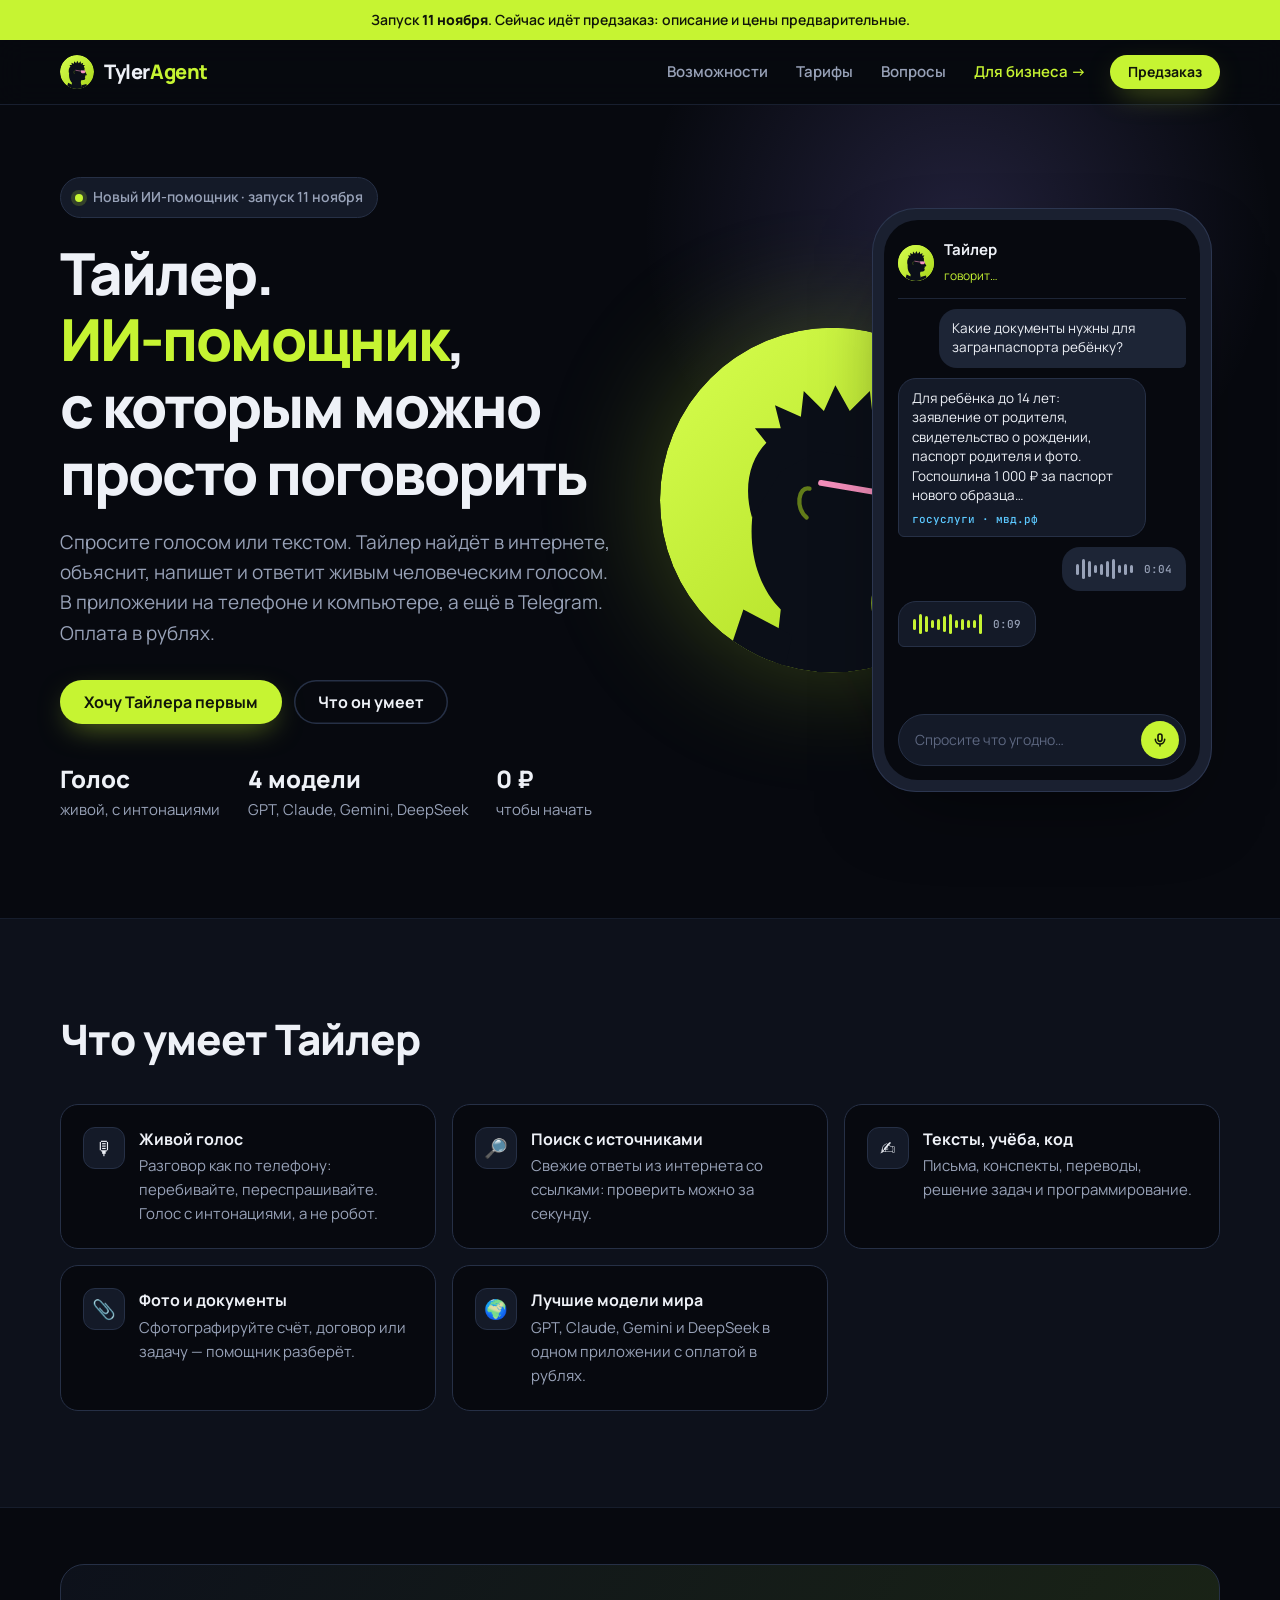
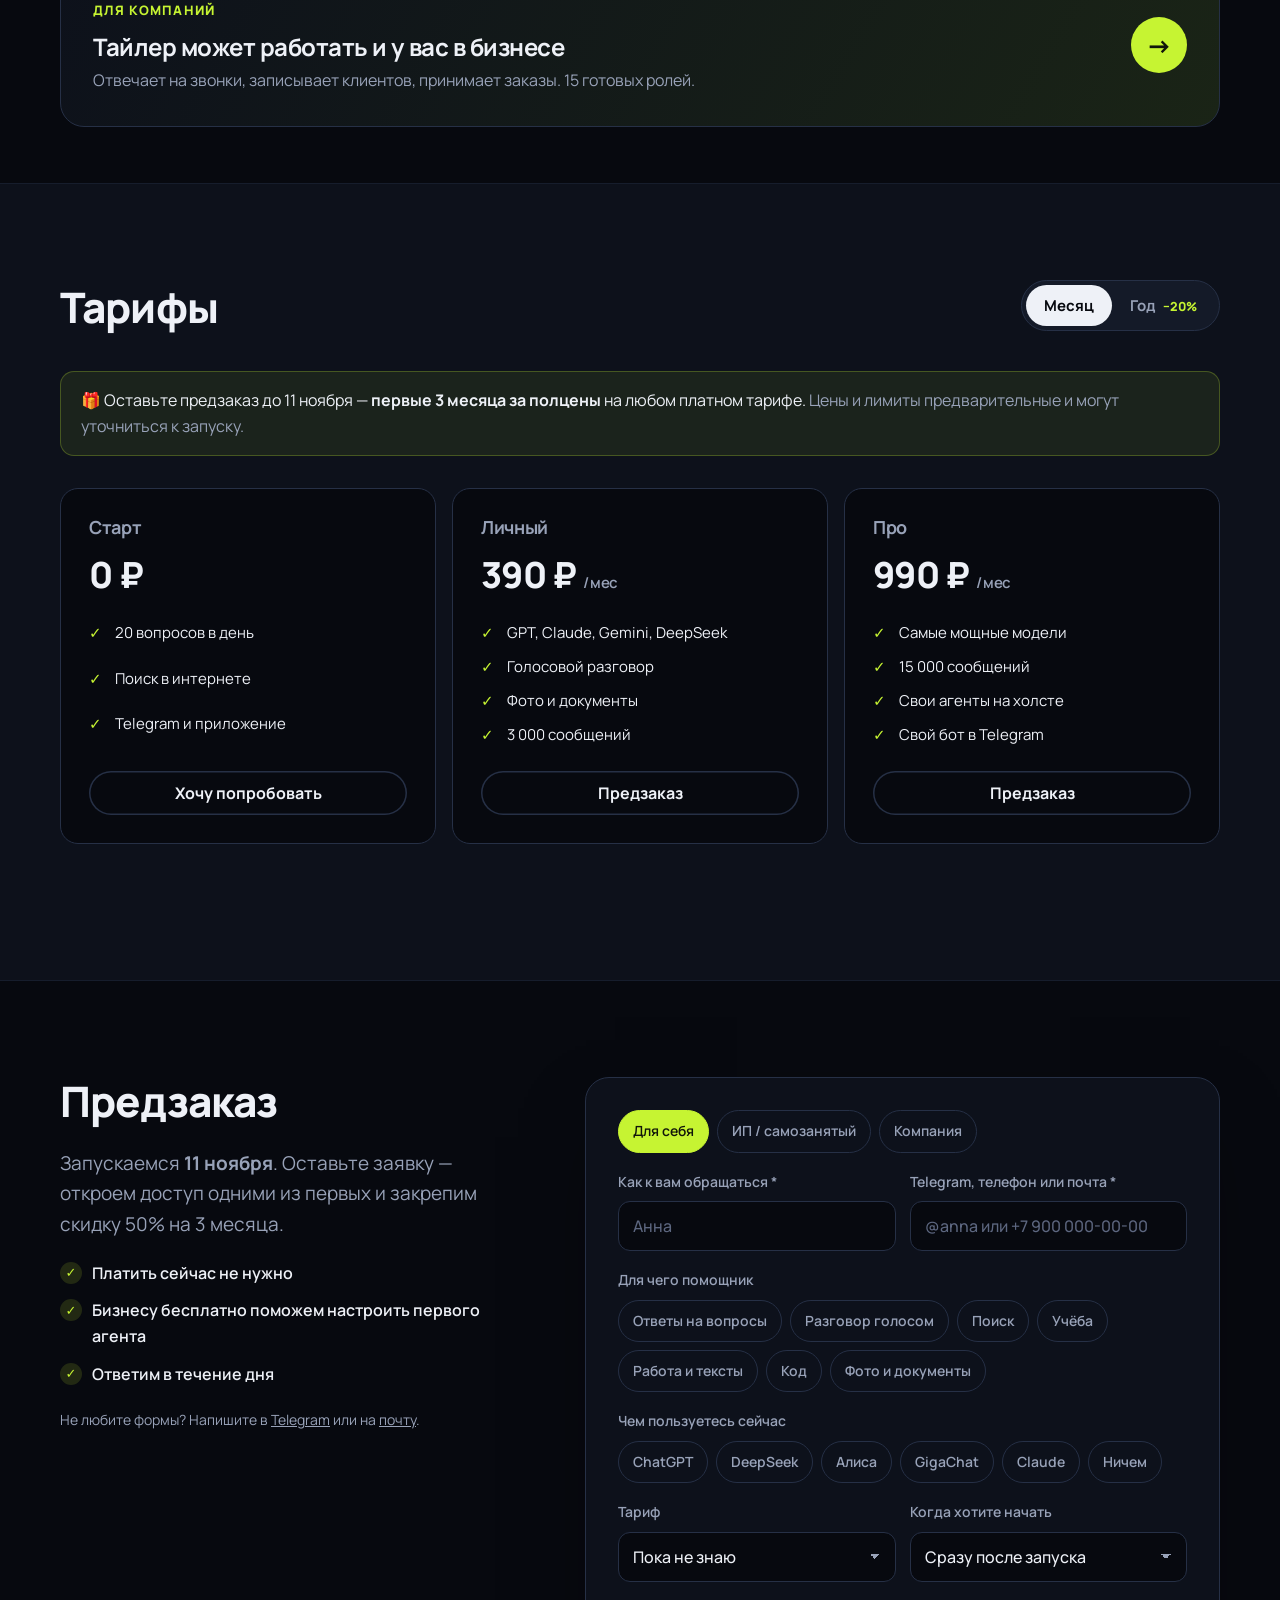
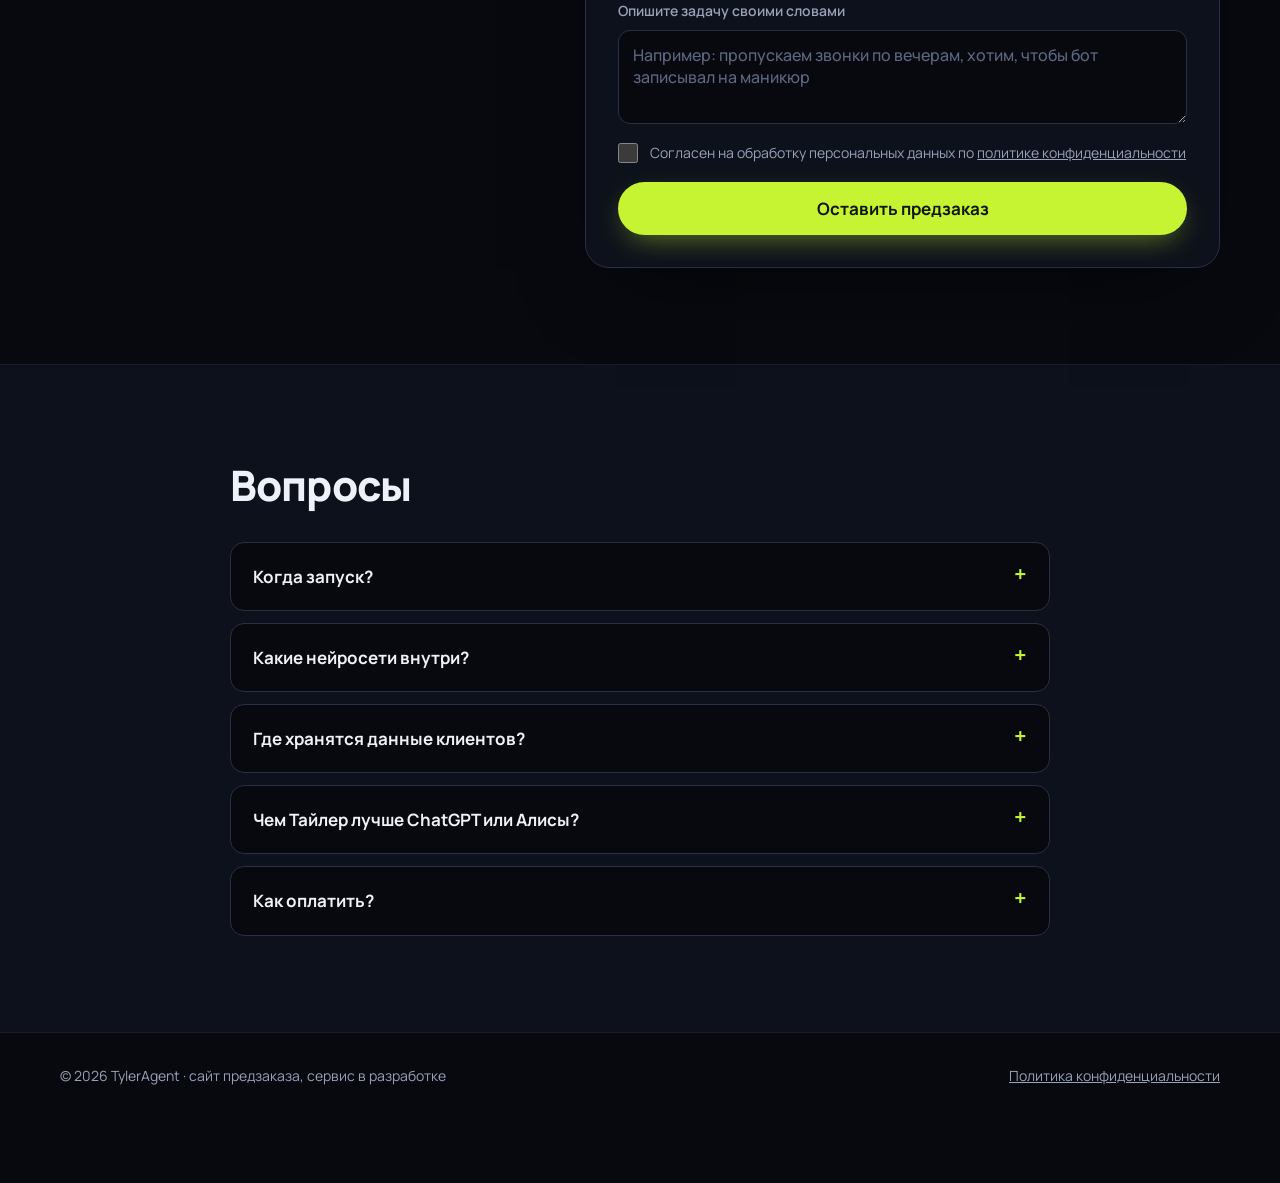
==== commit 3a4f830e: "Лендинг: две страницы (Тайлер и бизнес), силуэт Тайлера Co-Authored-By: Claude Opus 5.5 <noreply@ant" ====
--- a/index.html
+++ b/index.html
@@ -3,10 +3,10 @@
 <head>
   <meta charset="utf-8">
   <meta name="viewport" content="width=device-width, initial-scale=1">
-  <title>TylerAgent — личный ИИ-помощник и ИИ-сотрудники для бизнеса</title>
-  <meta name="description" content="ИИ-сотрудники для бизнеса из готовых шаблонов: звонки, запись, продажи, заказы, поддержка. И личный ИИ-помощник с живым голосом. Запуск 11 ноября, открыт предзаказ.">
-  <meta property="og:title" content="TylerAgent — запуск 11 ноября">
-  <meta property="og:description" content="ИИ-сотрудники для бизнеса и личный ИИ-помощник с живым голосом. Оплата в рублях.">
+  <title>Тайлер — ИИ-помощник, с которым можно просто поговорить</title>
+  <meta name="description" content="Новый личный ИИ-помощник: живой голос, поиск со ссылками, тексты и учёба. GPT, Claude, Gemini и DeepSeek с оплатой в рублях. Запуск 11 ноября.">
+  <meta property="og:title" content="Тайлер — ИИ-помощник, с которым можно просто поговорить">
+  <meta property="og:description" content="Новый личный ИИ-помощник: живой голос, поиск со ссылками, тексты и учёба. GPT, Claude, Gemini и DeepSeek с оплатой в рублях. Запуск 11 ноября.">
   <meta property="og:type" content="website">
   <link rel="icon" href="favicon.svg" type="image/svg+xml">
   <link rel="preconnect" href="https://fonts.googleapis.com">
@@ -24,30 +24,15 @@
 <!-- ─── Шапка ─── -->
 <header class="top">
   <div class="wrap top__row">
-    <a class="logo" href="#">
-      <svg width="38" height="34" viewBox="0 0 64 56" aria-hidden="true">
-        <defs>
-          <linearGradient id="soapL" x1="0" y1="0" x2="1" y2="1">
-            <stop offset="0" stop-color="#ffc2dc"/><stop offset=".55" stop-color="#f58fbc"/><stop offset="1" stop-color="#d9608f"/>
-          </linearGradient>
-        </defs>
-        <g transform="rotate(-12 32 30)">
-          <rect x="6" y="14" width="50" height="32" rx="11" fill="#b8467a"/>
-          <rect x="6" y="10" width="50" height="32" rx="11" fill="url(#soapL)"/>
-          <rect x="12" y="15" width="38" height="22" rx="7" fill="none" stroke="#c4527f" stroke-width="1.6" opacity=".55"/>
-          <text x="31" y="33.5" text-anchor="middle" font-family="Manrope, sans-serif" font-weight="800" font-size="17" fill="#b8467a" opacity=".8">T</text>
-          <path d="M14 15.5 q 6 -3 14 -2" stroke="#fff" stroke-width="2.4" stroke-linecap="round" fill="none" opacity=".7"/>
-        </g>
-        <circle cx="54" cy="9" r="5" fill="none" stroke="var(--accent)" stroke-width="1.6"/>
-        <circle cx="60" cy="19" r="2.6" fill="none" stroke="var(--accent)" stroke-width="1.4"/>
-      </svg>
+    <a class="logo" href="index.html">
+      <img class="logo__mark" src="tyler.svg" alt="">
       <span>Tyler<i>Agent</i></span>
     </a>
     <nav class="top__nav">
-      <a href="#business">Для бизнеса</a>
-      <a href="#personal">Для себя</a>
+      <a href="#features">Возможности</a>
       <a href="#pricing">Тарифы</a>
       <a href="#faq">Вопросы</a>
+      <a href="business.html" class="top__switch">Для бизнеса →</a>
     </nav>
     <a class="btn btn--small" href="#preorder" data-goal="cta_header">Предзаказ</a>
   </div>
@@ -55,290 +40,61 @@
 
 <main>
 
-<!-- ─── Первый экран ─── -->
+<!-- ─── Первый экран: Тайлер ─── -->
 <section class="hero">
   <div class="wrap hero__grid">
     <div class="hero__text">
-      <span class="pill"><span class="dot"></span> Запуск 11 ноября · первым клиентам −50%</span>
-      <h1>Тайлер — <em>ИИ&#8209;помощник</em> для вас и&nbsp;вашего бизнеса</h1>
-      <p class="lead">
-        Готовые ИИ-сотрудники отвечают на звонки, записывают клиентов, принимают заказы и ведут продажи
-        в Telegram, VK и на сайте. А для себя — личный помощник, который ищет, пишет и разговаривает живым голосом.
-      </p>
+      <span class="pill"><span class="dot"></span> Новый ИИ-помощник · запуск 11 ноября</span>
+      <h1>Тайлер. <em>ИИ&#8209;помощник</em>, с&nbsp;которым можно просто поговорить</h1>
+      <p class="lead">Спросите голосом или текстом. Тайлер найдёт в интернете, объяснит, напишет и ответит живым человеческим голосом.
+        В приложении на телефоне и компьютере, а ещё в Telegram. Оплата в рублях.</p>
       <div class="hero__cta">
-        <a class="btn" href="#preorder" data-goal="cta_hero">Оставить предзаказ</a>
-        <a class="btn btn--ghost" href="#business">Готовые сотрудники</a>
+        <a class="btn" href="#preorder" data-goal="cta_hero">Хочу Тайлера первым</a>
+        <a class="btn btn--ghost" href="#features">Что он умеет</a>
       </div>
       <ul class="hero__facts">
-        <li><b>15</b> готовых шаблонов</li>
-        <li><b>24/7</b> на звонках и в чатах</li>
-        <li><b>₽</b> оплата картой и по счёту</li>
+        <li><b>Голос</b> живой, с интонациями</li>
+        <li><b>4 модели</b> GPT, Claude, Gemini, DeepSeek</li>
+        <li><b>0 ₽</b> чтобы начать</li>
       </ul>
     </div>
-
-    <!-- Холст: так выглядит схема «запись по звонку» -->
-    <div class="hero__canvas" aria-label="Пример схемы: звонок, извлечение данных, запись, таблица">
-      <svg viewBox="0 0 560 440" class="canvas">
-        <defs>
-          <pattern id="grid" width="22" height="22" patternUnits="userSpaceOnUse">
-            <circle cx="1" cy="1" r="1" fill="var(--grid)"/>
-          </pattern>
-        </defs>
-        <rect width="560" height="440" rx="22" fill="var(--ink-1)"/>
-        <rect width="560" height="440" rx="22" fill="url(#grid)"/>
-
-        <g fill="none" stroke-width="2.5">
-          <path class="wire" d="M196 98 C 250 98, 240 196, 300 196"/>
-          <path class="wire wire--live" d="M196 98 C 250 98, 240 196, 300 196"/>
-          <path class="wire" d="M456 196 C 520 196, 500 300, 380 304 C 300 306, 260 300, 236 316"/>
-          <path class="wire wire--live wire--d2" d="M456 196 C 520 196, 500 300, 380 304 C 300 306, 260 300, 236 316"/>
-          <path class="wire" d="M196 352 C 250 352, 260 390, 316 390"/>
-          <path class="wire wire--live wire--d3" d="M196 352 C 250 352, 260 390, 316 390"/>
-        </g>
-
-        <g class="node" transform="translate(36 56)">
-          <rect width="160" height="84" rx="14"/>
-          <rect width="160" height="30" rx="14" class="node__head node__head--trigger"/>
-          <rect y="16" width="160" height="14" class="node__head node__head--trigger"/>
-          <text x="14" y="20" class="node__title">📞 Звонок</text>
-          <text x="14" y="52" class="node__sub">+7 (812) 000-00-00</text>
-          <text x="14" y="70" class="node__sub">«Здравствуйте, салон…»</text>
-          <circle cx="160" cy="42" r="6" class="port"/>
-        </g>
-        <g class="node" transform="translate(300 154)">
-          <rect width="156" height="84" rx="14"/>
-          <rect width="156" height="30" rx="14" class="node__head node__head--ai"/>
-          <rect y="16" width="156" height="14" class="node__head node__head--ai"/>
-          <text x="14" y="20" class="node__title">✨ Извлечь поля</text>
-          <text x="14" y="52" class="node__sub">имя · услуга · время</text>
-          <text x="14" y="70" class="node__sub">модель: GPT-4o</text>
-          <circle cx="0" cy="42" r="6" class="port"/>
-          <circle cx="156" cy="42" r="6" class="port"/>
-        </g>
-        <g class="node" transform="translate(36 290)">
-          <rect width="160" height="84" rx="14"/>
-          <rect width="160" height="30" rx="14" class="node__head node__head--data"/>
-          <rect y="16" width="160" height="14" class="node__head node__head--data"/>
-          <text x="14" y="20" class="node__title">🗓 Запись на время</text>
-          <text x="14" y="52" class="node__sub">10:00–20:00, по 60 мин</text>
-          <text x="14" y="70" class="node__sub ok">✓ 2 ноября, 15:00</text>
-          <circle cx="160" cy="62" r="6" class="port"/>
-        </g>
-        <g class="node" transform="translate(316 350)">
-          <rect width="200" height="64" rx="14"/>
-          <rect width="200" height="30" rx="14" class="node__head node__head--data"/>
-          <rect y="16" width="200" height="14" class="node__head node__head--data"/>
-          <text x="14" y="20" class="node__title">📊 Google Таблица</text>
-          <text x="14" y="50" class="node__sub">+1 строка · Анна · стрижка</text>
-          <circle cx="0" cy="40" r="6" class="port"/>
-        </g>
-      </svg>
-
-      <div class="bubble bubble--in">Хочу на стрижку завтра в три. Я Анна</div>
-      <div class="bubble bubble--out">Анна, записал вас на 2 ноября, 15:00. Ждём!</div>
-    </div>
-  </div>
-</section>
-
-<!-- ─── Для бизнеса: готовые сотрудники ─── -->
-<section class="section" id="business">
+    <div class="hero__phone">
+      <img class="tyler-photo" src="tyler.svg" alt="Тайлер">
+      <div class="phone" aria-hidden="true">
+      <div class="phone__screen">
+        <div class="phone__head"><img class="avatar" src="tyler.svg" alt=""><div><b>Тайлер</b><small>говорит…</small></div></div>
+        <div class="msg msg--me">Какие документы нужны для загранпаспорта ребёнку?</div>
+        <div class="msg msg--ai">Для ребёнка до 14 лет: заявление от родителя, свидетельство о рождении, паспорт родителя и фото. Госпошлина 1 000 ₽ за паспорт нового образца…<span class="src">госуслуги · мвд.рф</span></div>
+        <div class="msg msg--me voice"><i></i><i></i><i></i><i></i><i></i><i></i><i></i><i></i><i></i><i></i><em>0:04</em></div>
+        <div class="msg msg--ai voice voice--ai"><i></i><i></i><i></i><i></i><i></i><i></i><i></i><i></i><i></i><i></i><i></i><i></i><em>0:09</em></div>
+        <div class="phone__input"><span>Спросите что угодно…</span><b><svg width="16" height="16" viewBox="0 0 24 24" fill="none" stroke="#11160a" stroke-width="2.4" stroke-linecap="round"><rect x="9" y="3" width="6" height="11" rx="3"/><path d="M5 11a7 7 0 0 0 14 0M12 18v3"/></svg></b></div>
+      </div>
+    </div>
+  </div>
+</section>
+
+<!-- ─── Что умеет ─── -->
+<section class="section section--alt" id="features">
   <div class="wrap">
-    <div class="section__head">
-      <div>
-        <span class="kicker">Для бизнеса</span>
-        <h2>Тайлер выходит на работу: 15 готовых ролей</h2>
-      </div>
-      <p class="muted">На фрилансе такого агента делают под заказ за <b class="hl">30–200 тыс. ₽</b> и 1–3 недели.
-        У нас это шаблон: выбрали, вписали свои цены и график — и он работает.</p>
-    </div>
-
-    <div class="filters" role="tablist">
-      <button class="filter is-on" data-dept="all">Все</button>
-      <button class="filter" data-dept="clients">Клиенты</button>
-      <button class="filter" data-dept="sales">Продажи</button>
-      <button class="filter" data-dept="ops">Операции</button>
-      <button class="filter" data-dept="team">Команда</button>
-    </div>
-
-    <div class="agents">
-      <article class="agent" data-dept="clients">
-        <div class="agent__ico">📞</div>
-        <h3>Администратор на телефоне</h3>
-        <p>Берёт трубку с первого гудка, отвечает на вопросы и записывает в расписание. Салоны, клиники, автосервисы.</p>
-        <div class="agent__ch">Звонки</div>
-      </article>
-      <article class="agent" data-dept="clients">
-        <div class="agent__ico">🔔</div>
-        <h3>Напоминания и подтверждения</h3>
-        <p>Накануне звонит или пишет клиенту, подтверждает визит, переносит запись. Меньше неявок.</p>
-        <div class="agent__ch">Звонки · Telegram</div>
-      </article>
-      <article class="agent" data-dept="clients">
-        <div class="agent__ico">📚</div>
-        <h3>Консультант по базе знаний</h3>
-        <p>Отвечает по вашим PDF, Word, прайсам и сайту. Не знает ответа — зовёт менеджера, а не выдумывает.</p>
-        <div class="agent__ch">Сайт · Telegram · VK · MAX</div>
-      </article>
-      <article class="agent" data-dept="clients">
-        <div class="agent__ico">💬</div>
-        <h3>Поддержка клиентов</h3>
-        <p>Разбирает обращения: вопрос, жалоба, возврат. Отвечает сам, сложное передаёт человеку с историей.</p>
-        <div class="agent__ch">Telegram · VK · сайт</div>
-      </article>
-      <article class="agent" data-dept="clients">
-        <div class="agent__ico">⭐</div>
-        <h3>Ответы на отзывы</h3>
-        <p>Вежливо отвечает на отзывы на Wildberries, Ozon и Яндекс Картах. Негатив — сразу вам в Telegram.</p>
-        <div class="agent__ch">Маркетплейсы · Карты</div>
-      </article>
-
-      <article class="agent" data-dept="sales">
-        <div class="agent__ico">🎯</div>
-        <h3>Менеджер по заявкам</h3>
-        <p>Квалифицирует лида: задача, бюджет, сроки, контакт. Тёплую заявку кладёт в amoCRM или Битрикс24.</p>
-        <div class="agent__ch">Сайт · Авито · мессенджеры</div>
-      </article>
-      <article class="agent" data-dept="sales">
-        <div class="agent__ico">🧮</div>
-        <h3>Расчёт сметы и КП</h3>
-        <p>Задаёт клиенту вопросы, считает по вашему прайсу и присылает готовое коммерческое предложение.</p>
-        <div class="agent__ch">Ремонт · мебель · услуги</div>
-      </article>
-      <article class="agent" data-dept="sales">
-        <div class="agent__ico">🛒</div>
-        <h3>Приём заказов</h3>
-        <p>Собирает товар, адрес и телефон, сверяет остатки в 1С или МойСклад и пишет заказ в таблицу.</p>
-        <div class="agent__ch">Telegram · VK · сайт</div>
-      </article>
-      <article class="agent" data-dept="sales">
-        <div class="agent__ico">📤</div>
-        <h3>Обзвон и реактивация</h3>
-        <p>Звонит по базе старых клиентов с персональным предложением и отмечает, кто заинтересовался.</p>
-        <div class="agent__ch">Звонки</div>
-      </article>
-
-      <article class="agent" data-dept="ops">
-        <div class="agent__ico">📧</div>
-        <h3>Разбор почты</h3>
-        <p>Сортирует входящие письма, вытаскивает счета и заявки, готовит черновики ответов на проверку.</p>
-        <div class="agent__ch">Почта</div>
-      </article>
-      <article class="agent" data-dept="ops">
-        <div class="agent__ico">📑</div>
-        <h3>Прайсы поставщиков</h3>
-        <p>Собирает прайсы из Excel, PDF и почты в единый каталог. Без выдуманных характеристик.</p>
-        <div class="agent__ch">Excel · PDF · почта</div>
-      </article>
-      <article class="agent" data-dept="ops">
-        <div class="agent__ico">📈</div>
-        <h3>Утренний отчёт</h3>
-        <p>Каждое утро присылает в Telegram сводку: заявки, продажи, пропущенные звонки, что требует внимания.</p>
-        <div class="agent__ch">По расписанию</div>
-      </article>
-
-      <article class="agent" data-dept="team">
-        <div class="agent__ico">👥</div>
-        <h3>Отбор резюме</h3>
-        <p>Оценивает отклики по вашим критериям, задаёт кандидатам вопросы и записывает лучших на собеседование.</p>
-        <div class="agent__ch">hh.ru · Telegram</div>
-      </article>
-      <article class="agent" data-dept="team">
-        <div class="agent__ico">📝</div>
-        <h3>Контент для соцсетей</h3>
-        <p>Пишет посты для Telegram и VK по контент-плану в вашем стиле и отправляет на согласование.</p>
-        <div class="agent__ch">Telegram · VK</div>
-      </article>
-      <article class="agent" data-dept="team">
-        <div class="agent__ico">🧠</div>
-        <h3>Помощник сотрудников</h3>
-        <p>Отвечает новичкам по регламентам и инструкциям компании. Можно развернуть на вашем сервере.</p>
-        <div class="agent__ch">Telegram · веб-чат</div>
-      </article>
-    </div>
-
-    <div class="build">
-      <div>
-        <h3>Нет нужного шаблона? Соберите своего</h3>
-        <p class="muted">На холсте: блоки «звонок», «нейросеть», «условие», «таблица», «CRM» соединяются проводами. Без программиста.</p>
-      </div>
-      <a class="btn btn--ghost" href="#preorder" data-goal="cta_custom">Описать свою задачу</a>
-    </div>
-  </div>
-</section>
-
-<!-- ─── Для себя: личный помощник ─── -->
-<section class="section section--alt" id="personal">
-  <div class="wrap personal">
-    <div class="personal__text">
-      <span class="kicker">Для себя</span>
-      <h2>Тайлер, с которым можно просто поговорить</h2>
-      <p class="lead">Спросите голосом или текстом: Тайлер найдёт в интернете, объяснит, напишет и ответит человеческим голосом. В приложении на телефоне и компьютере, а ещё в Telegram.</p>
-      <ul class="perks">
+    <div class="section__head"><h2>Что умеет Тайлер</h2></div>
+    <ul class="perks perks--grid">
         <li><span>🎙</span><div><b>Живой голос</b>Разговор как по телефону: перебивайте, переспрашивайте. Голос с интонациями, а не робот.</div></li>
         <li><span>🔎</span><div><b>Поиск с источниками</b>Свежие ответы из интернета со ссылками: проверить можно за секунду.</div></li>
         <li><span>✍️</span><div><b>Тексты, учёба, код</b>Письма, конспекты, переводы, решение задач и программирование.</div></li>
         <li><span>📎</span><div><b>Фото и документы</b>Сфотографируйте счёт, договор или задачу — помощник разберёт.</div></li>
         <li><span>🌍</span><div><b>Лучшие модели мира</b>GPT, Claude, Gemini и DeepSeek в одном приложении с оплатой в рублях.</div></li>
       </ul>
-    </div>
-
-    <!-- телефон с диалогом -->
-    <div class="phone" aria-hidden="true">
-      <svg width="150" height="132" viewBox="0 0 64 56" aria-hidden="true" class="soap-float">
-        <defs>
-          <linearGradient id="soapB" x1="0" y1="0" x2="1" y2="1">
-            <stop offset="0" stop-color="#ffc2dc"/><stop offset=".55" stop-color="#f58fbc"/><stop offset="1" stop-color="#d9608f"/>
-          </linearGradient>
-        </defs>
-        <g transform="rotate(-12 32 30)">
-          <rect x="6" y="14" width="50" height="32" rx="11" fill="#b8467a"/>
-          <rect x="6" y="10" width="50" height="32" rx="11" fill="url(#soapB)"/>
-          <rect x="12" y="15" width="38" height="22" rx="7" fill="none" stroke="#c4527f" stroke-width="1.6" opacity=".55"/>
-          <text x="31" y="33.5" text-anchor="middle" font-family="Manrope, sans-serif" font-weight="800" font-size="17" fill="#b8467a" opacity=".8">T</text>
-          <path d="M14 15.5 q 6 -3 14 -2" stroke="#fff" stroke-width="2.4" stroke-linecap="round" fill="none" opacity=".7"/>
-        </g>
-        <circle cx="54" cy="9" r="5" fill="none" stroke="var(--accent)" stroke-width="1.6"/>
-        <circle cx="60" cy="19" r="2.6" fill="none" stroke="var(--accent)" stroke-width="1.4"/>
-      </svg>
-      <div class="phone__screen">
-        <div class="phone__head"><span class="avatar avatar--soap"><svg width="30" height="26" viewBox="0 0 64 56" aria-hidden="true">
-        <defs>
-          <linearGradient id="soapA" x1="0" y1="0" x2="1" y2="1">
-            <stop offset="0" stop-color="#ffc2dc"/><stop offset=".55" stop-color="#f58fbc"/><stop offset="1" stop-color="#d9608f"/>
-          </linearGradient>
-        </defs>
-        <g transform="rotate(-12 32 30)">
-          <rect x="6" y="14" width="50" height="32" rx="11" fill="#b8467a"/>
-          <rect x="6" y="10" width="50" height="32" rx="11" fill="url(#soapA)"/>
-          <rect x="12" y="15" width="38" height="22" rx="7" fill="none" stroke="#c4527f" stroke-width="1.6" opacity=".55"/>
-          <text x="31" y="33.5" text-anchor="middle" font-family="Manrope, sans-serif" font-weight="800" font-size="17" fill="#b8467a" opacity=".8">T</text>
-          <path d="M14 15.5 q 6 -3 14 -2" stroke="#fff" stroke-width="2.4" stroke-linecap="round" fill="none" opacity=".7"/>
-        </g>
-        <circle cx="54" cy="9" r="5" fill="none" stroke="var(--accent)" stroke-width="1.6"/>
-        <circle cx="60" cy="19" r="2.6" fill="none" stroke="var(--accent)" stroke-width="1.4"/>
-      </svg></span><div><b>Тайлер</b><small>говорит…</small></div></div>
-        <div class="msg msg--me">Какие документы нужны для загранпаспорта ребёнку?</div>
-        <div class="msg msg--ai">Для ребёнка до 14 лет: заявление от родителя, свидетельство о рождении, паспорт родителя и фото. Госпошлина 1 000 ₽ за паспорт нового образца…<span class="src">госуслуги · мвд.рф</span></div>
-        <div class="msg msg--me voice"><i></i><i></i><i></i><i></i><i></i><i></i><i></i><i></i><i></i><i></i><em>0:04</em></div>
-        <div class="msg msg--ai voice voice--ai"><i></i><i></i><i></i><i></i><i></i><i></i><i></i><i></i><i></i><i></i><i></i><i></i><em>0:09</em></div>
-        <div class="phone__input"><span>Спросите что угодно…</span><b><svg width="16" height="16" viewBox="0 0 24 24" fill="none" stroke="#11160a" stroke-width="2.4" stroke-linecap="round"><rect x="9" y="3" width="6" height="11" rx="3"/><path d="M5 11a7 7 0 0 0 14 0M12 18v3"/></svg></b></div>
-      </div>
-    </div>
-  </div>
-</section>
-
-<!-- ─── Платформа ─── -->
-<section class="section">
+  </div>
+</section>
+
+<!-- ─── Переход на бизнес ─── -->
+<section class="section section--tight">
   <div class="wrap">
-    <div class="section__head"><h2>Что внутри</h2></div>
-    <div class="features">
-      <div class="feature"><h4>Холст из блоков</h4><p>Перетаскиваете блоки, соединяете проводами — и видите, как течёт разговор.</p></div>
-      <div class="feature"><h4>Лучшие модели</h4><p>GPT, Claude, Gemini и DeepSeek с оплатой в рублях. Или свой ключ DeepSeek.</p></div>
-      <div class="feature"><h4>Голос и звонки</h4><p>Распознаёт речь, отвечает живым голосом, принимает и совершает звонки.</p></div>
-      <div class="feature"><h4>Все каналы</h4><p>Telegram, ВКонтакте, MAX, виджет на сайте, телефон. Один агент — везде.</p></div>
-      <div class="feature"><h4>Ваши системы</h4><p>Google Таблицы, Яндекс Диск, amoCRM, Битрикс24, 1С — и любой API.</p></div>
-      <div class="feature"><h4>Данные в России</h4><p>Серверы и распознавание речи в РФ. Можно развернуть у себя.</p></div>
-    </div>
+    <a class="crosslink" href="business.html" data-goal="to_business">
+      <div><span class="kicker">Для компаний</span><h3>Тайлер может работать и у вас в бизнесе</h3>
+        <p class="muted">Отвечает на звонки, записывает клиентов, принимает заказы. 15 готовых ролей.</p></div>
+      <span class="crosslink__arrow">→</span>
+    </a>
   </div>
 </section>
 
@@ -356,8 +112,7 @@
     <p class="early">🎁 Оставьте предзаказ до 11 ноября — <b>первые 3 месяца за полцены</b> на любом платном тарифе.
       <span class="muted">Цены и лимиты предварительные и могут уточниться к запуску.</span></p>
 
-    <h3 class="plans__group">Личный помощник</h3>
-    <div class="plans">
+        <div class="plans">
       <div class="plan">
         <h4>Старт</h4>
         <div class="price" data-month="0">0 ₽</div>
@@ -378,29 +133,7 @@
       </div>
     </div>
 
-    <h3 class="plans__group">Для бизнеса</h3>
-    <div class="plans">
-      <div class="plan plan--hot">
-        <span class="plan__badge">Популярный</span>
-        <h4>Бизнес</h4>
-        <div class="price" data-month="4990">4 990 ₽</div>
-        <ul><li>Все 15 шаблонов</li><li>50 000 сообщений</li><li>500 минут ИИ-оператора и номер</li><li>3 сотрудника, оплата по счёту</li></ul>
-        <a class="btn" href="#preorder" data-plan="business">Предзаказ</a>
-      </div>
-      <div class="plan">
-        <h4>Команда</h4>
-        <div class="price" data-month="14990">14 990 ₽</div>
-        <ul><li>200 000 сообщений</li><li>3 000 минут, 5 номеров</li><li>Исходящие обзвоны</li><li>10 сотрудников, приоритет</li></ul>
-        <a class="btn btn--ghost" href="#preorder" data-plan="team">Предзаказ</a>
-      </div>
-      <div class="plan">
-        <h4>Под ключ</h4>
-        <div class="price">По договору</div>
-        <ul><li>Настроим агента за вас</li><li>Интеграции с CRM и 1С</li><li>Установка на ваш сервер</li><li>Договор и закрывающие документы</li></ul>
-        <a class="btn btn--ghost" href="#preorder" data-plan="enterprise">Обсудить</a>
-      </div>
-    </div>
-  </div>
+      </div>
 </section>
 
 <!-- ─── Предзаказ ─── -->
@@ -419,9 +152,9 @@
 
     <form class="form" id="preorder-form" novalidate>
       <div class="form__who" role="radiogroup" aria-label="Для кого">
-        <label class="chip"><input type="radio" name="segment" value="personal"><span>Для себя</span></label>
+        <label class="chip"><input type="radio" name="segment" value="personal" checked><span>Для себя</span></label>
         <label class="chip"><input type="radio" name="segment" value="self-employed"><span>ИП / самозанятый</span></label>
-        <label class="chip"><input type="radio" name="segment" value="company" checked><span>Компания</span></label>
+        <label class="chip"><input type="radio" name="segment" value="company"><span>Компания</span></label>
       </div>
 
       <div class="row">
@@ -579,12 +312,10 @@
   <div class="wrap faq">
     <h2>Вопросы</h2>
     <details><summary>Когда запуск?</summary><p>11 ноября. Сейчас идёт предзаказ: мы собираем заявки, чтобы первыми запустить самые нужные шаблоны. Описание и цены на сайте предварительные.</p></details>
-    <details><summary>Чем это лучше заказать бота на фрилансе?</summary><p>Агента под заказ делают 1–3 недели за 30–200 тыс. ₽, а потом его некому поддерживать. Здесь готовый шаблон работает в день подключения, а менять его можно самому.</p></details>
-    <details><summary>Нужно ли уметь программировать?</summary><p>Нет. Шаблоны настраиваются как анкета: цены, график, база знаний. Для своих сценариев есть холст с блоками, а программисты могут подключать любые системы через API.</p></details>
-    <details><summary>Как агент принимает звонки?</summary><p>Подключаем виртуальный номер российского оператора связи или переадресацию с вашего номера. Агент распознаёт речь, думает по вашему сценарию и отвечает живым голосом.</p></details>
     <details><summary>Какие нейросети внутри?</summary><p>GPT, Claude, Gemini, DeepSeek и другие — с оплатой в рублях по подписке. Если у вас есть ключ DeepSeek, можно работать на нём.</p></details>
     <details><summary>Где хранятся данные клиентов?</summary><p>На серверах в России. Заявки и заказы выгружаются к вам — в таблицы, CRM или 1С.</p></details>
-    <details><summary>Можно ли оплатить по счёту?</summary><p>Да, на бизнес-тарифах — по счёту для ИП и ООО с закрывающими документами. Частные лица платят картой или через СБП, подписку можно отключить в один клик.</p></details>
+    <details><summary>Чем Тайлер лучше ChatGPT или Алисы?</summary><p>Лучшие модели мира в одном приложении без VPN и зарубежных карт, плюс живой голосовой разговор. Тайлер ищет в интернете со ссылками на источники и помнит контекст разговора.</p></details>
+    <details><summary>Как оплатить?</summary><p>Картой российского банка или через СБП. Подписку можно отключить в один клик. Тариф «Старт» бесплатный.</p></details>
   </div>
 </section>
 
--- a/styles.css
+++ b/styles.css
@@ -85,7 +85,7 @@
 }
 .dot { width: 8px; height: 8px; border-radius: 50%; background: var(--accent); box-shadow: 0 0 0 4px rgba(198, 244, 50, .18); animation: pulse 2s infinite; }
 @keyframes pulse { 50% { box-shadow: 0 0 0 8px rgba(198, 244, 50, 0); } }
-h1 { font-size: clamp(38px, 5.6vw, 66px); font-weight: 800; margin: 22px 0 20px; letter-spacing: -.035em; }
+h1 { font-size: clamp(36px, 4.8vw, 58px); font-weight: 800; margin: 22px 0 20px; letter-spacing: -.035em; }
 h1 em { font-style: normal; color: var(--accent); white-space: nowrap; }
 .lead { font-size: 19px; color: var(--muted); max-width: 560px; }
 .hero__cta { display: flex; flex-wrap: wrap; gap: 12px; margin: 32px 0 36px; }
@@ -314,12 +314,34 @@
 .logo span { letter-spacing: -.02em; }
 .logo i { font-style: normal; color: var(--accent); }
 
-/* ─── Мыло Тайлера ─── */
-.avatar--soap { background: var(--ink-3); }
-.phone { position: relative; }
-.soap-float {
-  position: absolute; top: -46px; right: -58px; z-index: 2;
-  filter: drop-shadow(0 18px 30px rgba(245, 143, 188, .35));
-  animation: float 6s ease-in-out infinite;
-}
-@media (max-width: 680px) { .soap-float { width: 96px; height: 84px; top: -30px; right: -6px; } }
+/* ─── Страница Тайлера ─── */
+.hero__phone { position: relative; display: flex; justify-content: center; }
+.hero__phone .phone { position: relative; z-index: 2; }
+/* фото Тайлера (tyler.jpg) — за телефоном, слева */
+.tyler-photo {
+  position: absolute; z-index: 1; left: -4%; top: 50%; width: 64%; transform: translateY(-50%);
+  border-radius: 50%; box-shadow: 0 0 120px rgba(198, 244, 50, .25);
+}
+.logo__mark { width: 34px; height: 34px; border-radius: 50%; }
+img.avatar { object-fit: cover; }
+.hero__phone:has(.tyler-photo) .phone { margin-left: 34%; }
+.perks--grid { display: grid; grid-template-columns: repeat(3, 1fr); gap: 16px; margin: 0; }
+.perks--grid li { padding: 22px; border-radius: var(--radius); background: var(--ink-0); border: 1px solid var(--line); }
+.section--tight { padding: 56px 0; }
+.crosslink {
+  display: flex; align-items: center; justify-content: space-between; gap: 24px; text-decoration: none;
+  padding: 32px; border-radius: 24px; border: 1px solid var(--line);
+  background: linear-gradient(120deg, var(--ink-1), #1a2416);
+  transition: border-color .2s, transform .2s;
+}
+.crosslink:hover { border-color: var(--accent); transform: translateY(-2px); }
+.crosslink h3 { font-size: 24px; margin-bottom: 8px; }
+.crosslink__arrow { flex: none; width: 56px; height: 56px; border-radius: 50%; display: grid; place-items: center; background: var(--accent); color: var(--accent-ink); font-size: 26px; font-weight: 800; }
+.top__nav .top__switch { color: var(--accent); }
+@media (max-width: 1000px) { .perks--grid { grid-template-columns: repeat(2, 1fr); } }
+@media (max-width: 680px) {
+  .perks--grid { grid-template-columns: 1fr; }
+  .tyler-photo { display: none; }
+  .hero__phone:has(.tyler-photo) .phone { margin-left: 0; }
+  .crosslink { padding: 22px; }
+}
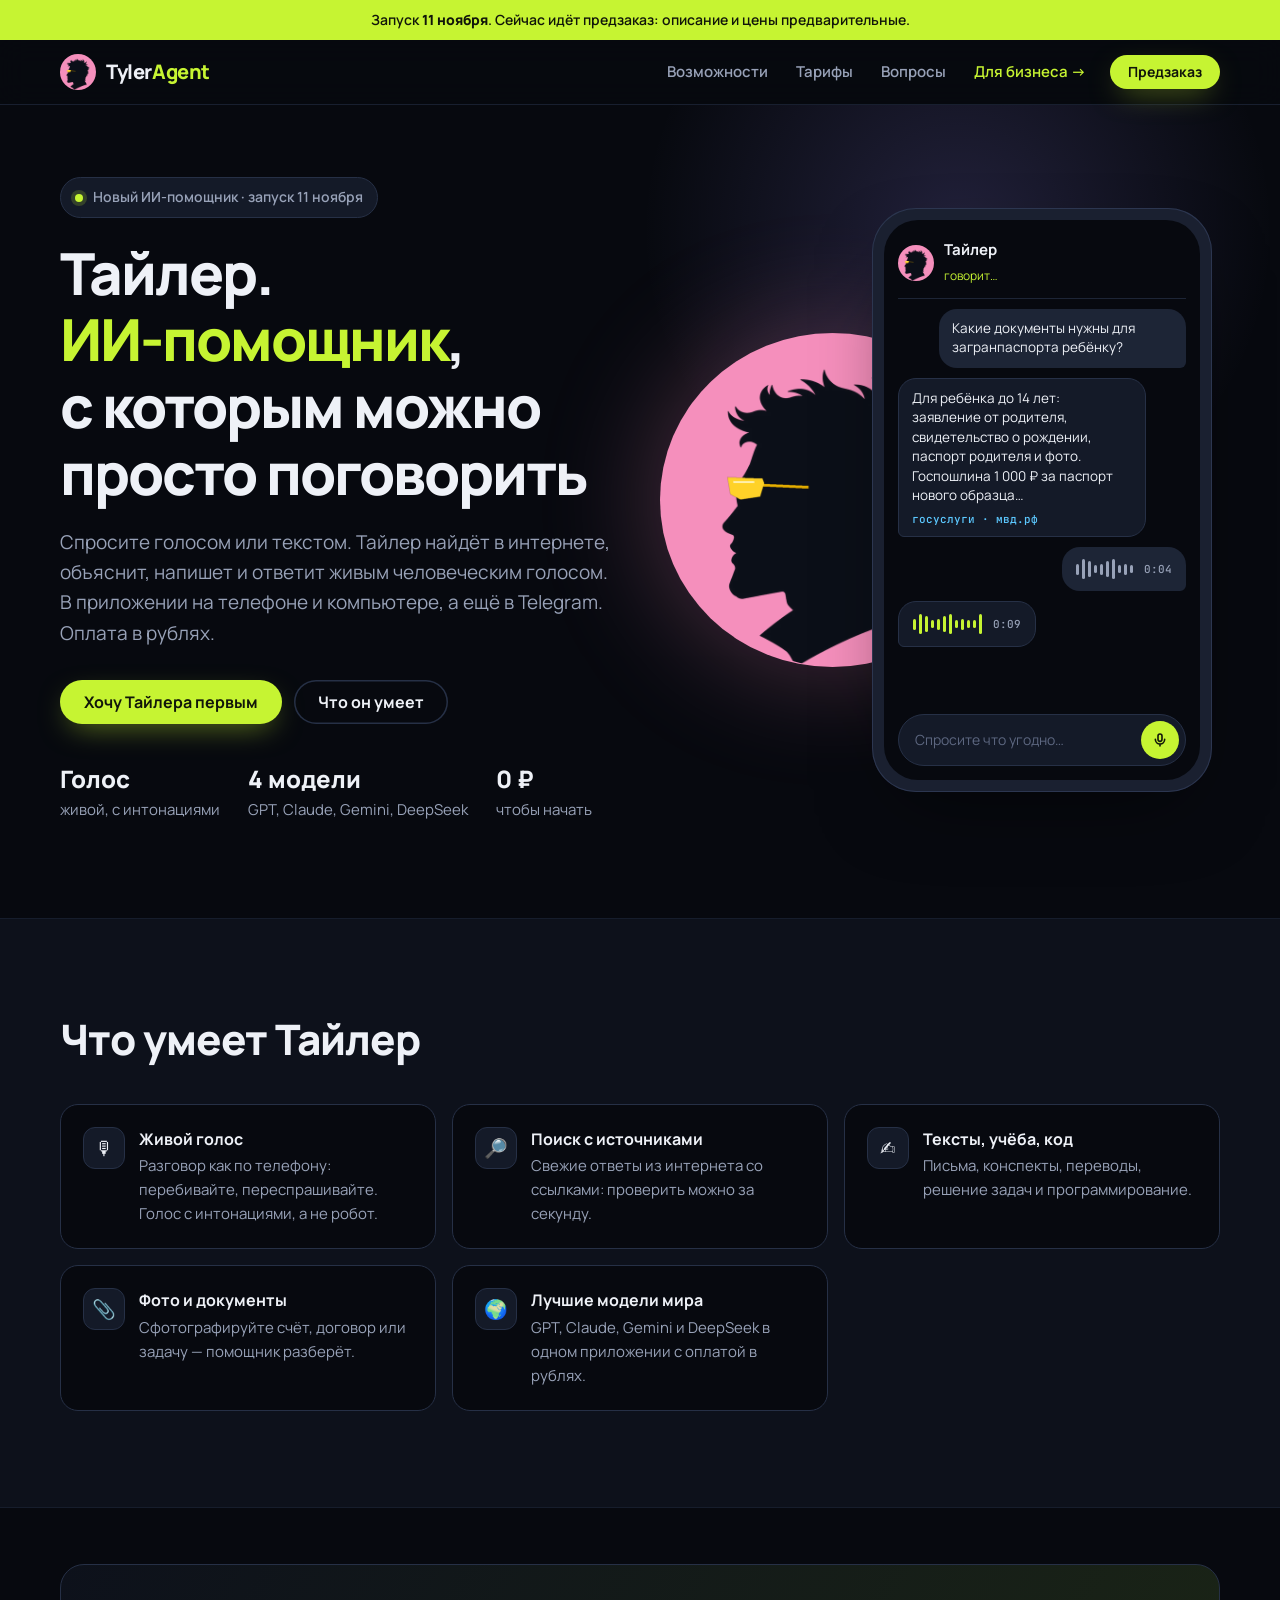
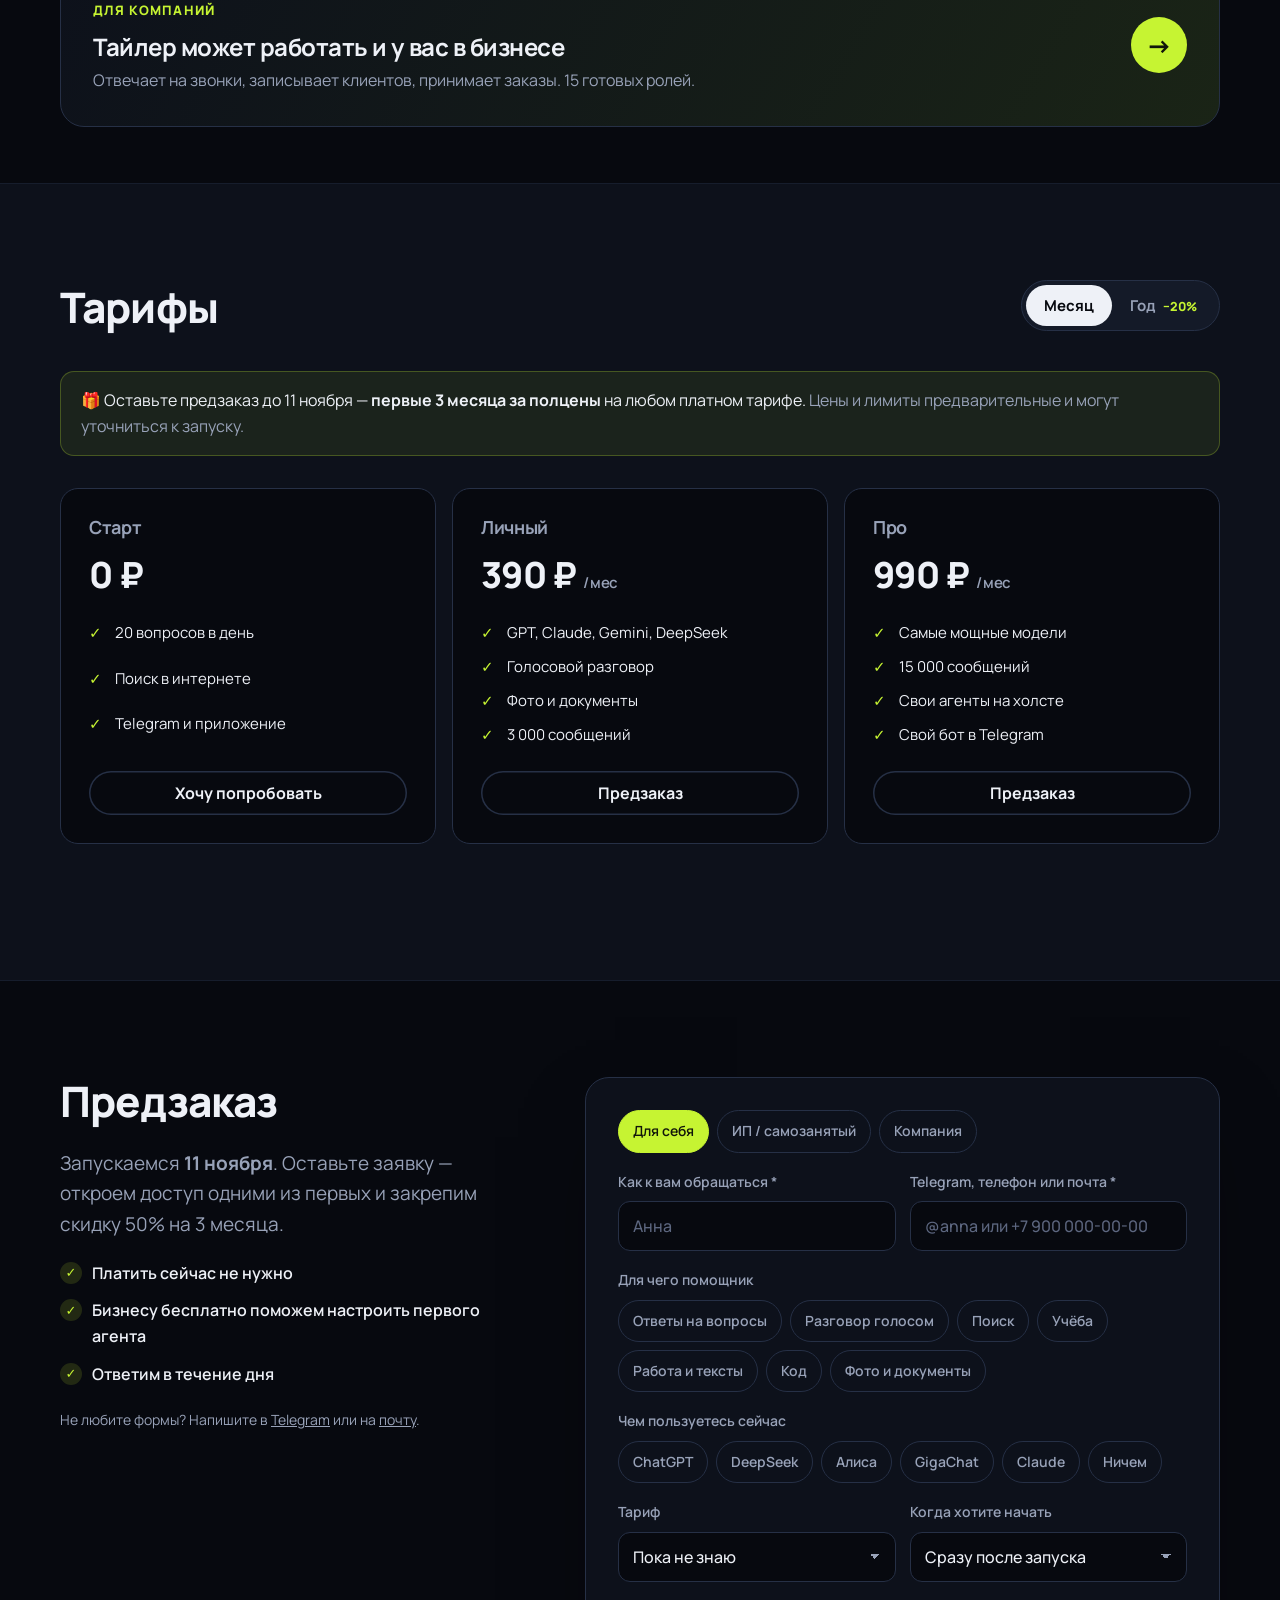
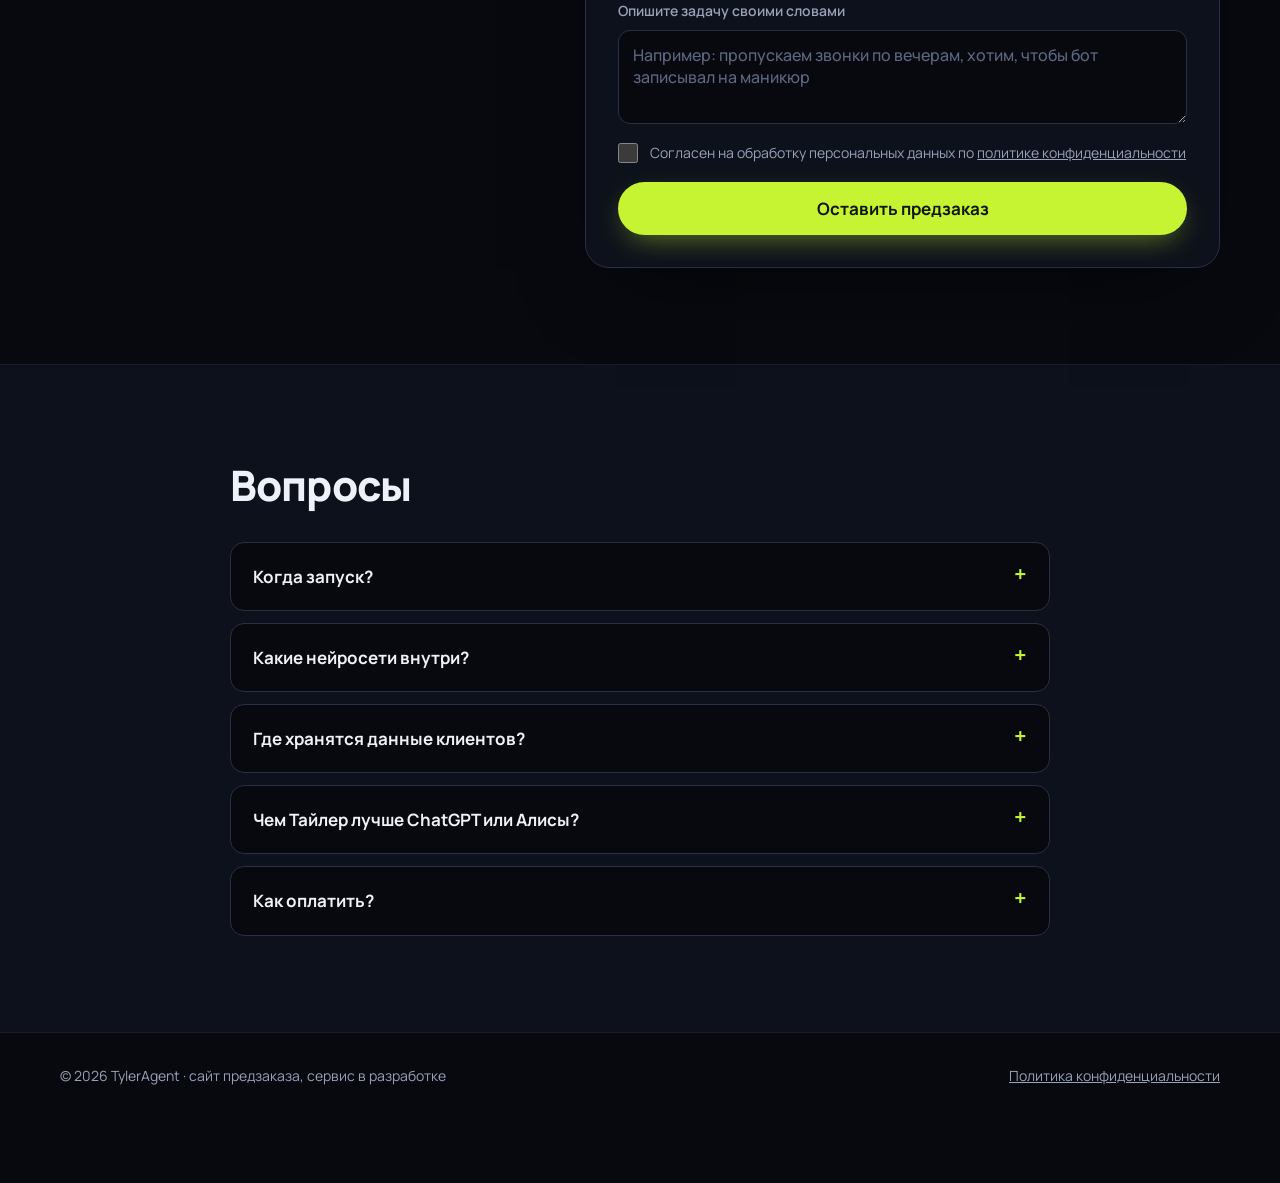
==== commit 044bec2c: "Тайлер: силуэт по рисунку автора, жёлтые очки, плечи до края иконки Co-Authored-By: Claude Opus 5.5 " ====
--- a/index.html
+++ b/index.html
@@ -8,7 +8,7 @@
   <meta property="og:title" content="Тайлер — ИИ-помощник, с которым можно просто поговорить">
   <meta property="og:description" content="Новый личный ИИ-помощник: живой голос, поиск со ссылками, тексты и учёба. GPT, Claude, Gemini и DeepSeek с оплатой в рублях. Запуск 11 ноября.">
   <meta property="og:type" content="website">
-  <link rel="icon" href="favicon.svg" type="image/svg+xml">
+  <link rel="icon" href="favicon.png" type="image/png">
   <link rel="preconnect" href="https://fonts.googleapis.com">
   <link rel="preconnect" href="https://fonts.gstatic.com" crossorigin>
   <link href="https://fonts.googleapis.com/css2?family=Manrope:wght@400;500;600;700;800&family=JetBrains+Mono:wght@500&display=swap" rel="stylesheet">
@@ -25,7 +25,7 @@
 <header class="top">
   <div class="wrap top__row">
     <a class="logo" href="index.html">
-      <img class="logo__mark" src="tyler.svg" alt="">
+      <img class="logo__mark" src="tyler.png" alt="">
       <span>Tyler<i>Agent</i></span>
     </a>
     <nav class="top__nav">
@@ -59,10 +59,10 @@
       </ul>
     </div>
     <div class="hero__phone">
-      <img class="tyler-photo" src="tyler.svg" alt="Тайлер">
+      <img class="tyler-photo" src="tyler.png" alt="Тайлер">
       <div class="phone" aria-hidden="true">
       <div class="phone__screen">
-        <div class="phone__head"><img class="avatar" src="tyler.svg" alt=""><div><b>Тайлер</b><small>говорит…</small></div></div>
+        <div class="phone__head"><img class="avatar" src="tyler.png" alt=""><div><b>Тайлер</b><small>говорит…</small></div></div>
         <div class="msg msg--me">Какие документы нужны для загранпаспорта ребёнку?</div>
         <div class="msg msg--ai">Для ребёнка до 14 лет: заявление от родителя, свидетельство о рождении, паспорт родителя и фото. Госпошлина 1 000 ₽ за паспорт нового образца…<span class="src">госуслуги · мвд.рф</span></div>
         <div class="msg msg--me voice"><i></i><i></i><i></i><i></i><i></i><i></i><i></i><i></i><i></i><i></i><em>0:04</em></div>
--- a/styles.css
+++ b/styles.css
@@ -320,10 +320,11 @@
 /* фото Тайлера (tyler.jpg) — за телефоном, слева */
 .tyler-photo {
   position: absolute; z-index: 1; left: -4%; top: 50%; width: 64%; transform: translateY(-50%);
-  border-radius: 50%; box-shadow: 0 0 120px rgba(198, 244, 50, .25);
-}
-.logo__mark { width: 34px; height: 34px; border-radius: 50%; }
-img.avatar { object-fit: cover; }
+  border-radius: 50%; background: #f58fbc; object-fit: contain; object-position: center bottom; padding: 6% 4% 0;
+  box-shadow: 0 0 120px rgba(245, 143, 188, .3);
+}
+.logo__mark { width: 36px; height: 36px; border-radius: 50%; background: #f58fbc; object-fit: contain; object-position: center bottom; padding: 4px 1px 0; }
+img.avatar { background: #f58fbc; object-fit: contain; object-position: center bottom; padding: 4px 1px 0; }
 .hero__phone:has(.tyler-photo) .phone { margin-left: 34%; }
 .perks--grid { display: grid; grid-template-columns: repeat(3, 1fr); gap: 16px; margin: 0; }
 .perks--grid li { padding: 22px; border-radius: var(--radius); background: var(--ink-0); border: 1px solid var(--line); }
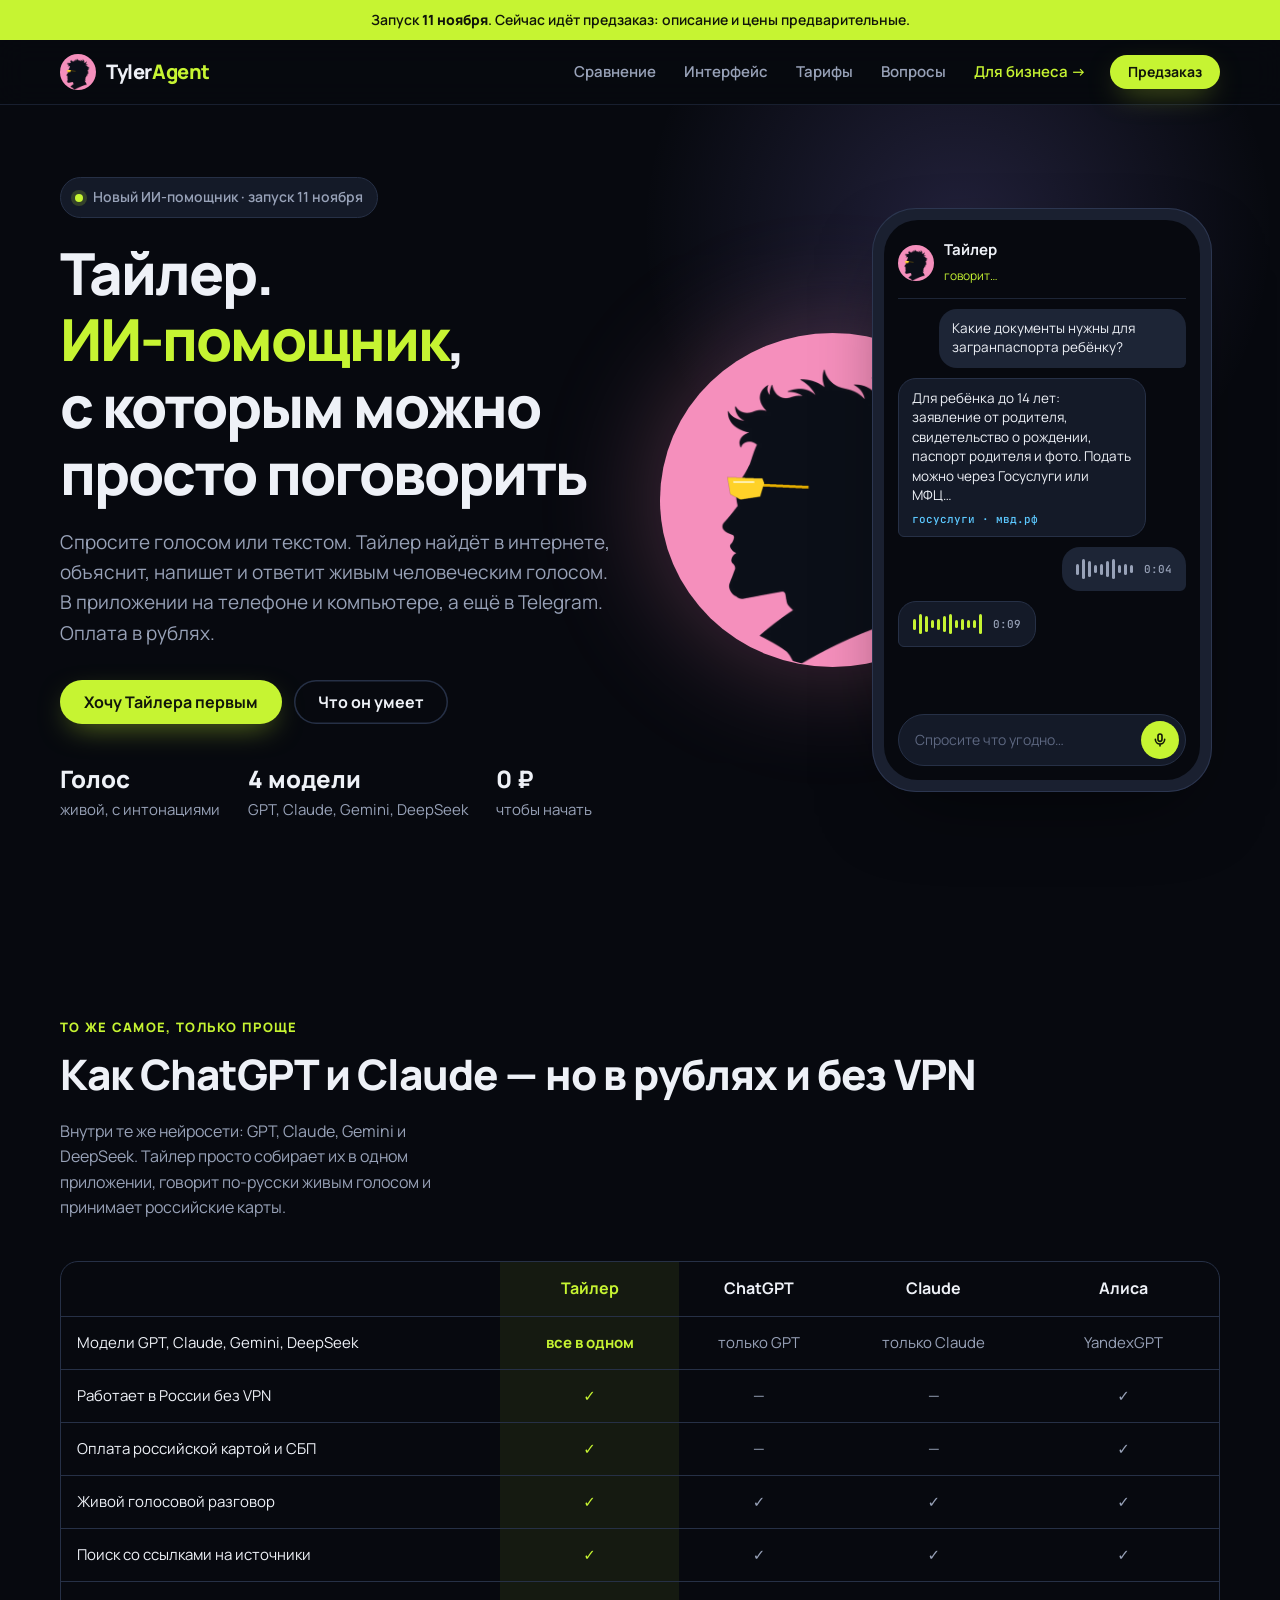
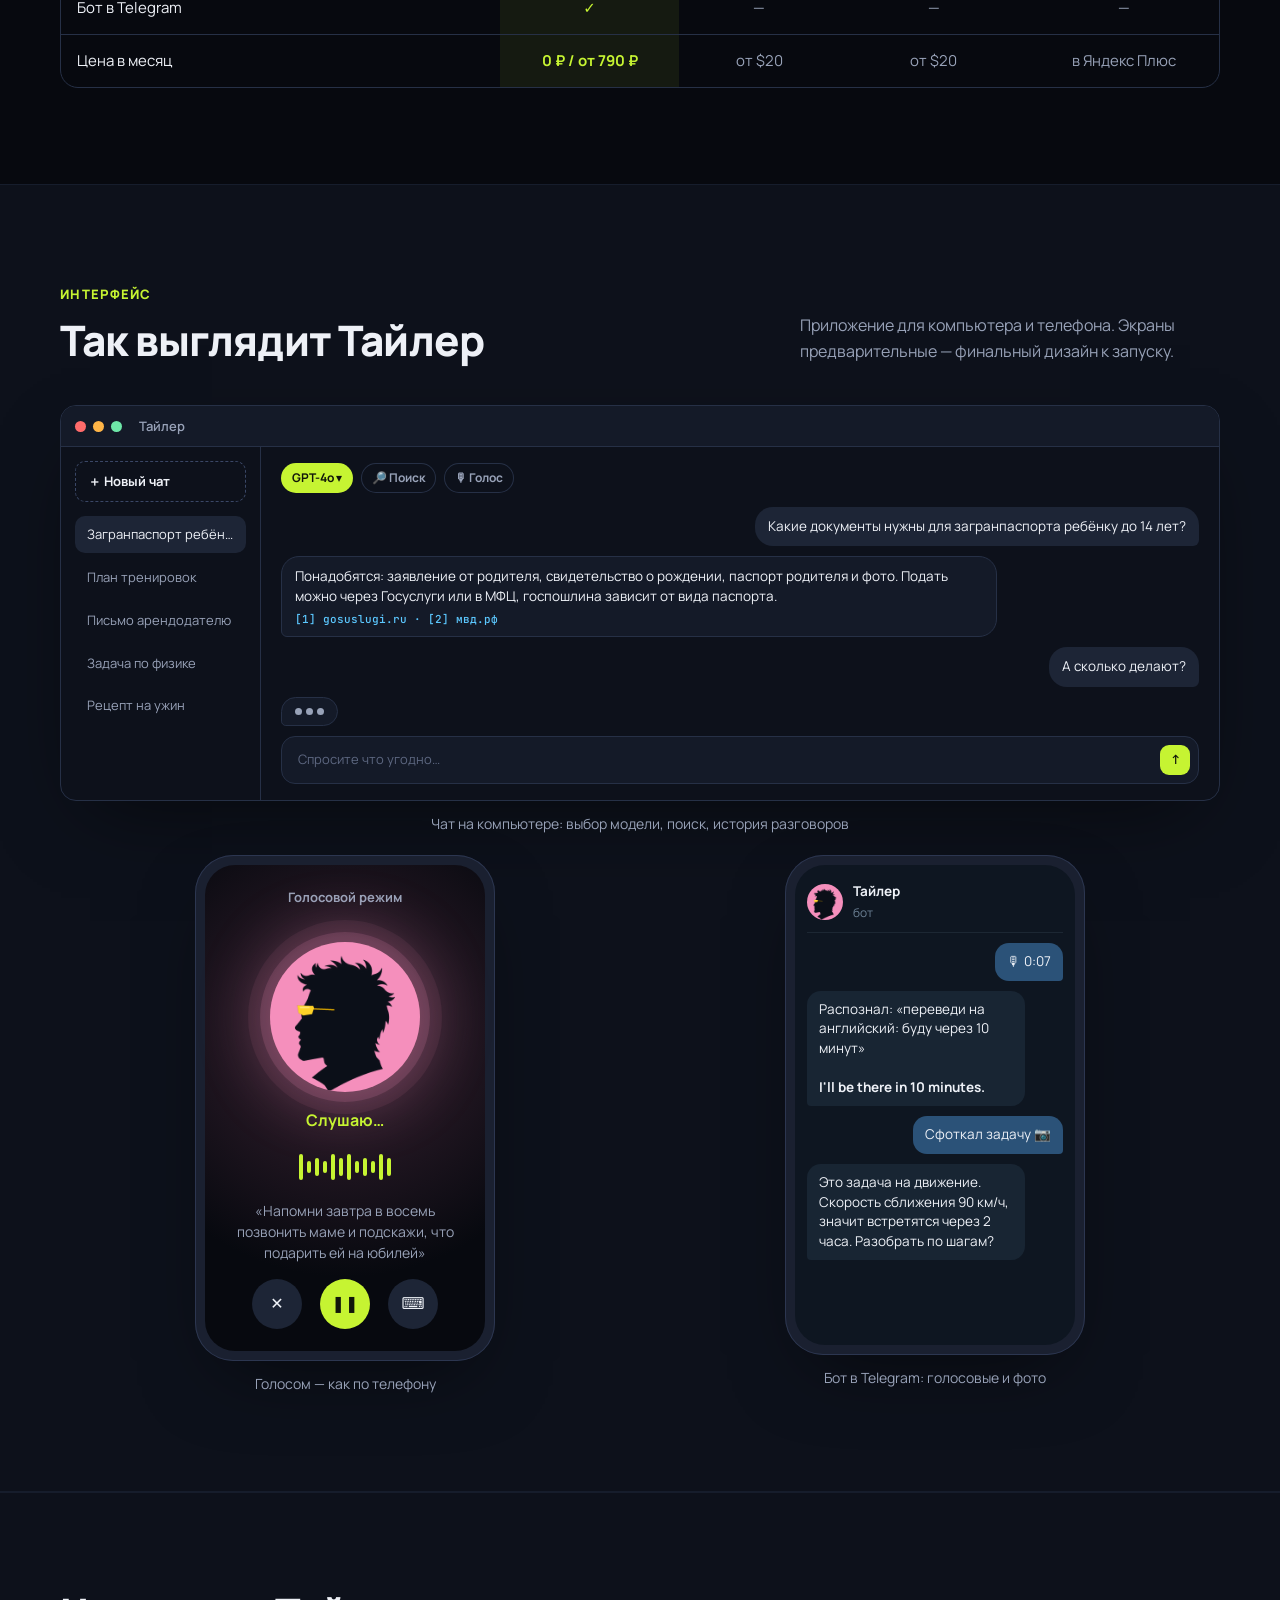
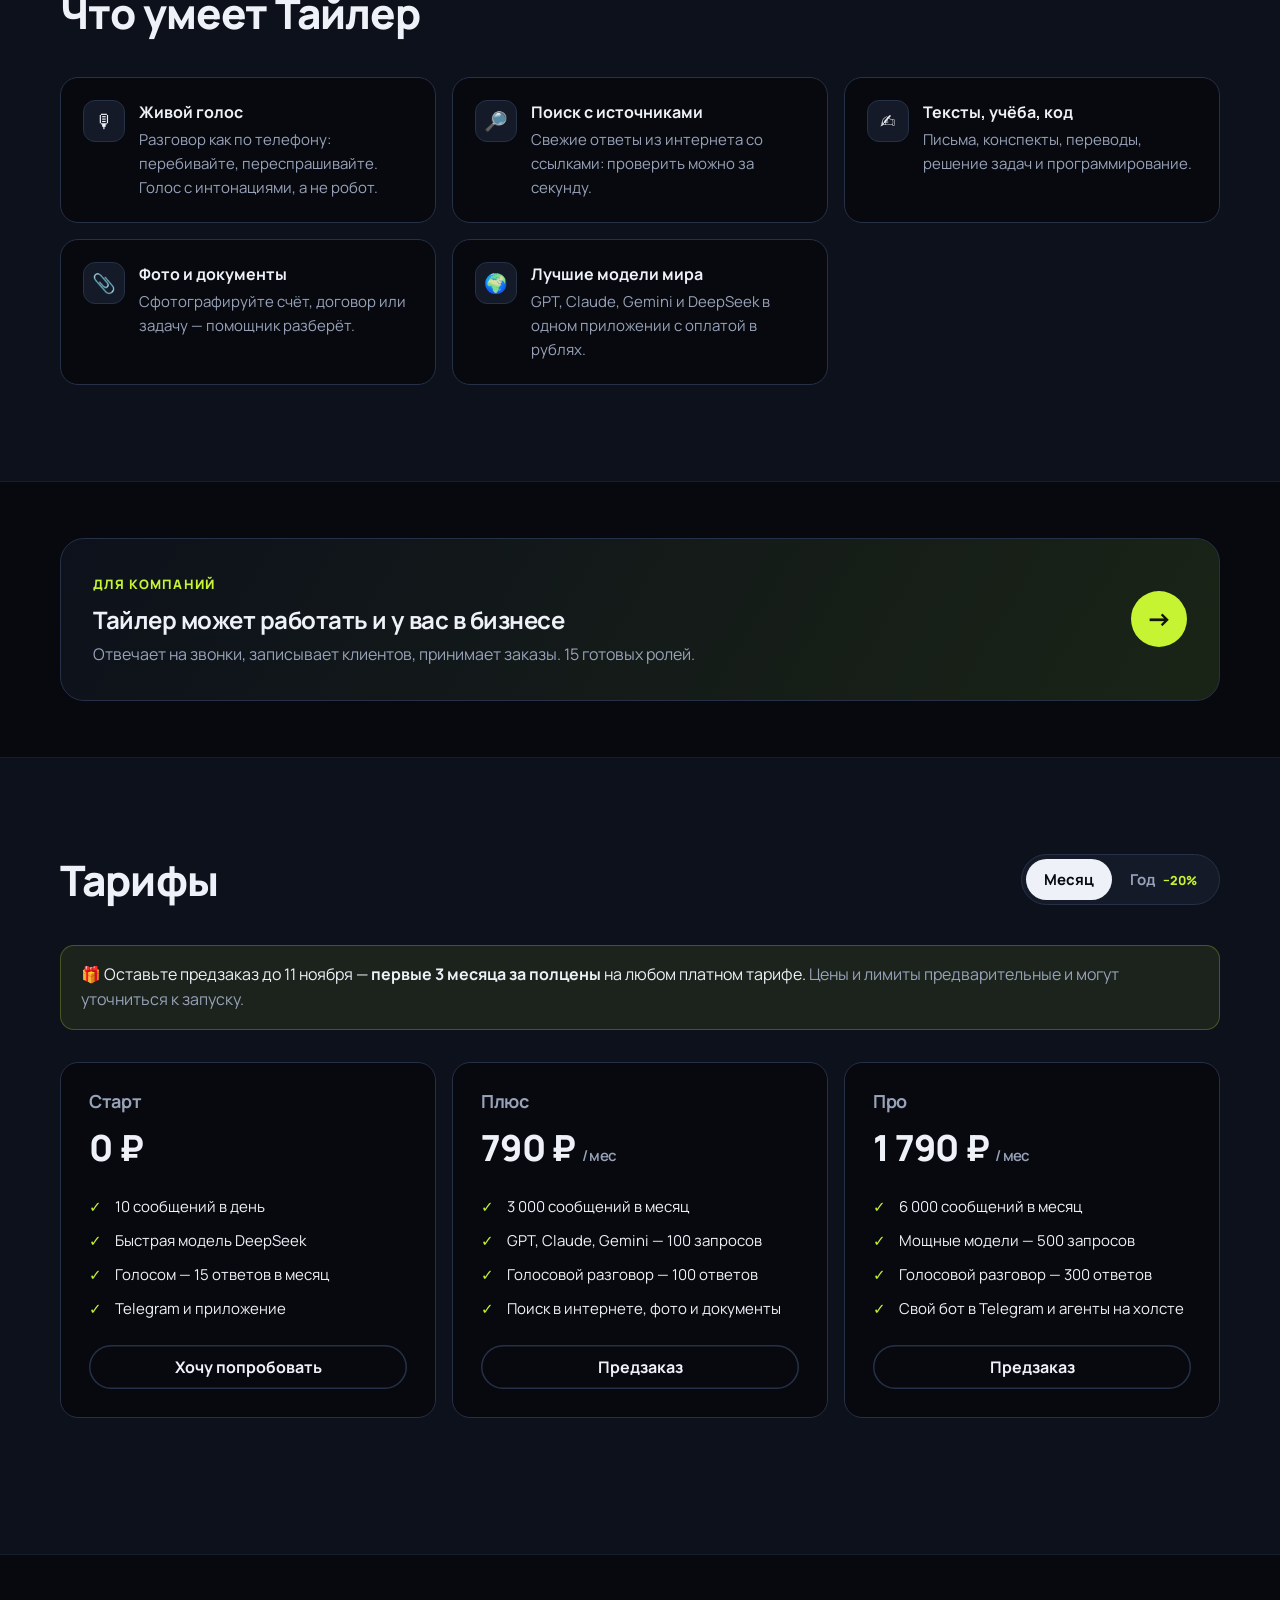
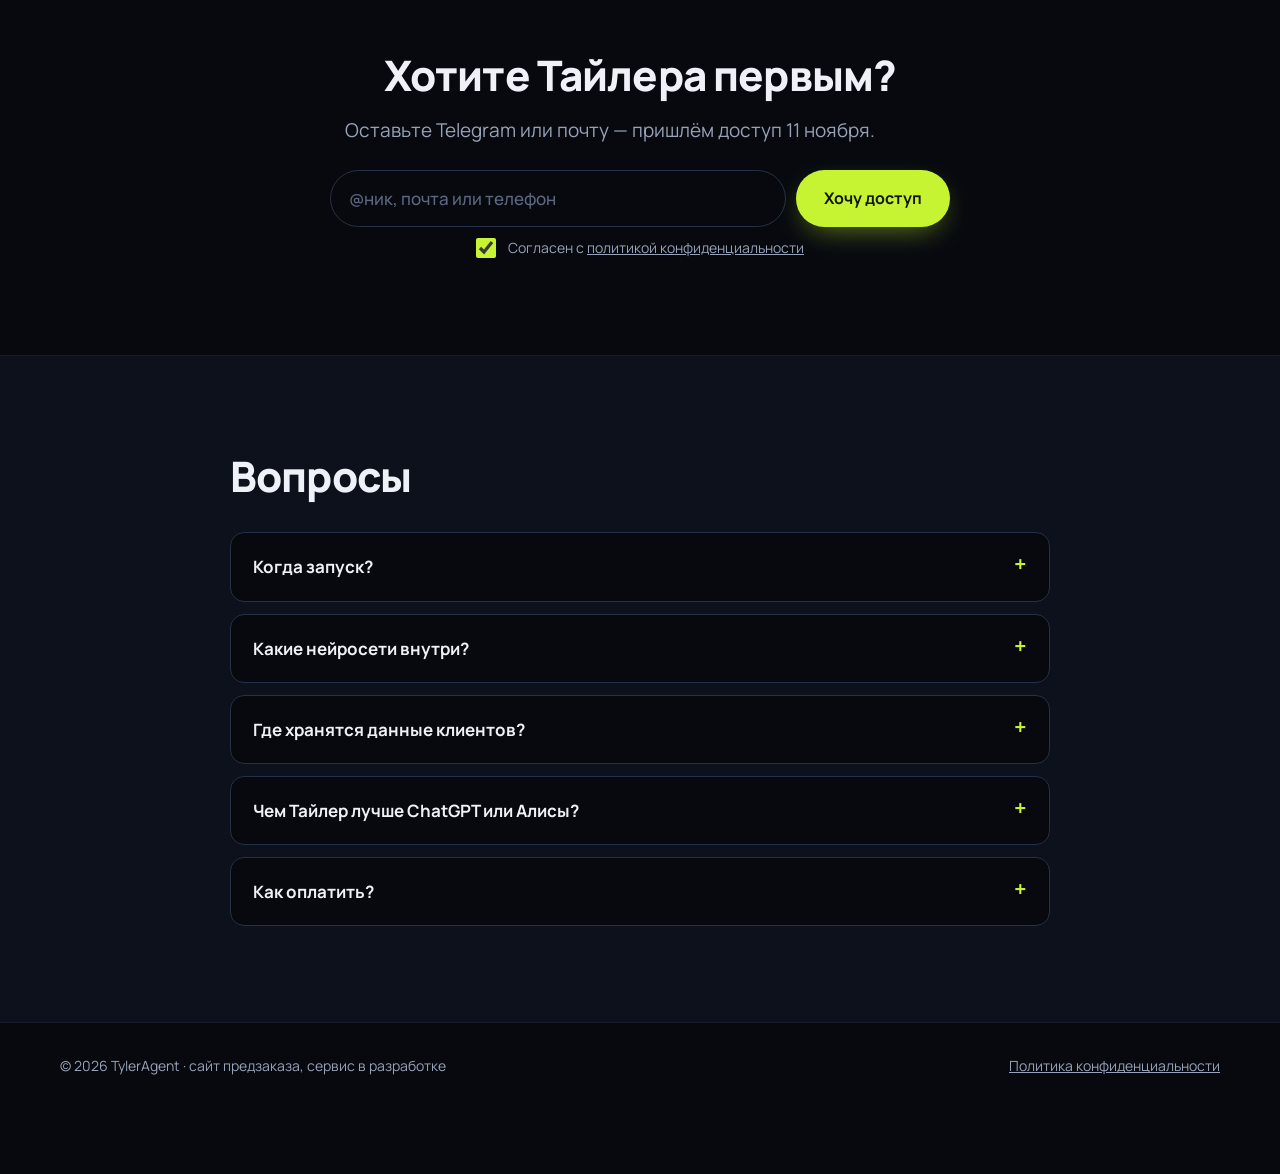
==== commit 0ee9fdcf: "Цены по юнит-экономике, экраны приложения, короткая форма для Тайлера Co-Authored-By: Claude Opus 5." ====
--- a/index.html
+++ b/index.html
@@ -29,7 +29,8 @@
       <span>Tyler<i>Agent</i></span>
     </a>
     <nav class="top__nav">
-      <a href="#features">Возможности</a>
+      <a href="#compare">Сравнение</a>
+      <a href="#screens">Интерфейс</a>
       <a href="#pricing">Тарифы</a>
       <a href="#faq">Вопросы</a>
       <a href="business.html" class="top__switch">Для бизнеса →</a>
@@ -64,11 +65,102 @@
       <div class="phone__screen">
         <div class="phone__head"><img class="avatar" src="tyler.png" alt=""><div><b>Тайлер</b><small>говорит…</small></div></div>
         <div class="msg msg--me">Какие документы нужны для загранпаспорта ребёнку?</div>
-        <div class="msg msg--ai">Для ребёнка до 14 лет: заявление от родителя, свидетельство о рождении, паспорт родителя и фото. Госпошлина 1 000 ₽ за паспорт нового образца…<span class="src">госуслуги · мвд.рф</span></div>
+        <div class="msg msg--ai">Для ребёнка до 14 лет: заявление от родителя, свидетельство о рождении, паспорт родителя и фото. Подать можно через Госуслуги или МФЦ…<span class="src">госуслуги · мвд.рф</span></div>
         <div class="msg msg--me voice"><i></i><i></i><i></i><i></i><i></i><i></i><i></i><i></i><i></i><i></i><em>0:04</em></div>
         <div class="msg msg--ai voice voice--ai"><i></i><i></i><i></i><i></i><i></i><i></i><i></i><i></i><i></i><i></i><i></i><i></i><em>0:09</em></div>
         <div class="phone__input"><span>Спросите что угодно…</span><b><svg width="16" height="16" viewBox="0 0 24 24" fill="none" stroke="#11160a" stroke-width="2.4" stroke-linecap="round"><rect x="9" y="3" width="6" height="11" rx="3"/><path d="M5 11a7 7 0 0 0 14 0M12 18v3"/></svg></b></div>
       </div>
+    </div>
+  </div>
+</section>
+
+<!-- ─── Как ChatGPT и Claude ─── -->
+<section class="section" id="compare">
+  <div class="wrap">
+    <div class="section__head">
+      <div><span class="kicker">То же самое, только проще</span>
+        <h2>Как ChatGPT и Claude — но в рублях и без VPN</h2></div>
+      <p class="muted">Внутри те же нейросети: GPT, Claude, Gemini и DeepSeek. Тайлер просто собирает их в одном
+        приложении, говорит по-русски живым голосом и принимает российские карты.</p>
+    </div>
+    <div class="compare">
+      <table>
+        <thead><tr><th></th><th class="is-us">Тайлер</th><th>ChatGPT</th><th>Claude</th><th>Алиса</th></tr></thead>
+        <tbody>
+          <tr><td>Модели GPT, Claude, Gemini, DeepSeek</td><td class="is-us">все в одном</td><td>только GPT</td><td>только Claude</td><td>YandexGPT</td></tr>
+          <tr><td>Работает в России без VPN</td><td class="is-us">✓</td><td>—</td><td>—</td><td>✓</td></tr>
+          <tr><td>Оплата российской картой и СБП</td><td class="is-us">✓</td><td>—</td><td>—</td><td>✓</td></tr>
+          <tr><td>Живой голосовой разговор</td><td class="is-us">✓</td><td>✓</td><td>✓</td><td>✓</td></tr>
+          <tr><td>Поиск со ссылками на источники</td><td class="is-us">✓</td><td>✓</td><td>✓</td><td>✓</td></tr>
+          <tr><td>Бот в Telegram</td><td class="is-us">✓</td><td>—</td><td>—</td><td>—</td></tr>
+          <tr><td>Цена в месяц</td><td class="is-us">0 ₽ / от 790 ₽</td><td>от $20</td><td>от $20</td><td>в Яндекс Плюс</td></tr>
+        </tbody>
+      </table>
+    </div>
+  </div>
+</section>
+
+<!-- ─── Экраны приложения ─── -->
+<section class="section section--alt" id="screens">
+  <div class="wrap">
+    <div class="section__head">
+      <div><span class="kicker">Интерфейс</span><h2>Так выглядит Тайлер</h2></div>
+      <p class="muted">Приложение для компьютера и телефона. Экраны предварительные — финальный дизайн к запуску.</p>
+    </div>
+    <div class="shots">
+      <figure class="shot shot--wide">
+        <div class="win">
+          <div class="win__bar"><i></i><i></i><i></i><span>Тайлер</span></div>
+          <div class="win__body chatapp">
+            <aside class="chatapp__side">
+              <div class="chatapp__new">＋ Новый чат</div>
+              <div class="chatapp__item is-on">Загранпаспорт ребёнку</div>
+              <div class="chatapp__item">План тренировок</div>
+              <div class="chatapp__item">Письмо арендодателю</div>
+              <div class="chatapp__item">Задача по физике</div>
+              <div class="chatapp__item">Рецепт на ужин</div>
+            </aside>
+            <div class="chatapp__main">
+              <div class="chatapp__top"><span class="chip">GPT-4o ▾</span><span class="chip chip--ghost">🔎 Поиск</span><span class="chip chip--ghost">🎙 Голос</span></div>
+              <div class="msg msg--me">Какие документы нужны для загранпаспорта ребёнку до 14 лет?</div>
+              <div class="msg msg--ai">Понадобятся: заявление от родителя, свидетельство о рождении, паспорт родителя и фото.
+                Подать можно через Госуслуги или в МФЦ, госпошлина зависит от вида паспорта.
+                <span class="src">[1] gosuslugi.ru · [2] мвд.рф</span></div>
+              <div class="msg msg--me">А сколько делают?</div>
+              <div class="msg msg--ai typing"><i></i><i></i><i></i></div>
+              <div class="chatapp__input">Спросите что угодно…<b>↑</b></div>
+            </div>
+          </div>
+        </div>
+        <figcaption>Чат на компьютере: выбор модели, поиск, история разговоров</figcaption>
+      </figure>
+
+      <figure class="shot">
+        <div class="mobile">
+          <div class="voice-screen">
+            <div class="voice-screen__top">Голосовой режим</div>
+            <div class="orb"><img src="tyler.png" alt=""></div>
+            <div class="voice-screen__status">Слушаю…</div>
+            <div class="bars"><i></i><i></i><i></i><i></i><i></i><i></i><i></i><i></i><i></i><i></i><i></i><i></i></div>
+            <p class="voice-screen__text">«Напомни завтра в восемь позвонить маме и подскажи, что подарить ей на юбилей»</p>
+            <div class="voice-screen__btns"><span>✕</span><span class="is-main">❚❚</span><span>⌨</span></div>
+          </div>
+        </div>
+        <figcaption>Голосом — как по телефону</figcaption>
+      </figure>
+
+      <figure class="shot">
+        <div class="mobile">
+          <div class="tg">
+            <div class="tg__head"><img src="tyler.png" alt=""><div><b>Тайлер</b><small>бот</small></div></div>
+            <div class="tg__msg tg__msg--me">🎙 0:07</div>
+            <div class="tg__msg">Распознал: «переведи на английский: буду через 10 минут»<br><br><b>I'll be there in 10 minutes.</b></div>
+            <div class="tg__msg tg__msg--me">Сфоткал задачу 📷</div>
+            <div class="tg__msg">Это задача на движение. Скорость сближения 90 км/ч, значит встретятся через 2 часа. Разобрать по шагам?</div>
+          </div>
+        </div>
+        <figcaption>Бот в Telegram: голосовые и фото</figcaption>
+      </figure>
     </div>
   </div>
 </section>
@@ -116,19 +208,19 @@
       <div class="plan">
         <h4>Старт</h4>
         <div class="price" data-month="0">0 ₽</div>
-        <ul><li>20 вопросов в день</li><li>Поиск в интернете</li><li>Telegram и приложение</li></ul>
+        <ul><li>10 сообщений в день</li><li>Быстрая модель DeepSeek</li><li>Голосом — 15 ответов в месяц</li><li>Telegram и приложение</li></ul>
         <a class="btn btn--ghost" href="#preorder" data-plan="free">Хочу попробовать</a>
       </div>
       <div class="plan">
-        <h4>Личный</h4>
-        <div class="price" data-month="390">390 ₽</div>
-        <ul><li>GPT, Claude, Gemini, DeepSeek</li><li>Голосовой разговор</li><li>Фото и документы</li><li>3 000 сообщений</li></ul>
+        <h4>Плюс</h4>
+        <div class="price" data-month="790">790 ₽</div>
+        <ul><li>3 000 сообщений в месяц</li><li>GPT, Claude, Gemini — 100 запросов</li><li>Голосовой разговор — 100 ответов</li><li>Поиск в интернете, фото и документы</li></ul>
         <a class="btn btn--ghost" href="#preorder" data-plan="personal">Предзаказ</a>
       </div>
       <div class="plan">
         <h4>Про</h4>
-        <div class="price" data-month="990">990 ₽</div>
-        <ul><li>Самые мощные модели</li><li>15 000 сообщений</li><li>Свои агенты на холсте</li><li>Свой бот в Telegram</li></ul>
+        <div class="price" data-month="1790">1 790 ₽</div>
+        <ul><li>6 000 сообщений в месяц</li><li>Мощные модели — 500 запросов</li><li>Голосовой разговор — 300 ответов</li><li>Свой бот в Telegram и агенты на холсте</li></ul>
         <a class="btn btn--ghost" href="#preorder" data-plan="pro">Предзаказ</a>
       </div>
     </div>
@@ -138,175 +230,27 @@
 
 <!-- ─── Предзаказ ─── -->
 <section class="section" id="preorder">
-  <div class="wrap preorder">
-    <div class="preorder__intro">
-      <h2>Предзаказ</h2>
-      <p class="lead">Запускаемся <b>11 ноября</b>. Оставьте заявку — откроем доступ одними из первых и закрепим скидку 50% на 3 месяца.</p>
-      <ul class="checks">
-        <li>Платить сейчас не нужно</li>
-        <li>Бизнесу бесплатно поможем настроить первого агента</li>
-        <li>Ответим в течение дня</li>
-      </ul>
-      <p class="muted small">Не любите формы? Напишите в <a id="tg-link" href="#">Telegram</a> или на <a id="mail-link" href="#">почту</a>.</p>
-    </div>
-
-    <form class="form" id="preorder-form" novalidate>
-      <div class="form__who" role="radiogroup" aria-label="Для кого">
-        <label class="chip"><input type="radio" name="segment" value="personal" checked><span>Для себя</span></label>
-        <label class="chip"><input type="radio" name="segment" value="self-employed"><span>ИП / самозанятый</span></label>
-        <label class="chip"><input type="radio" name="segment" value="company"><span>Компания</span></label>
-      </div>
-
-      <div class="row">
-        <label class="field"><span>Как к вам обращаться *</span>
-          <input name="name" required maxlength="80" autocomplete="name" placeholder="Анна">
-        </label>
-        <label class="field"><span>Telegram, телефон или почта *</span>
-          <input name="contact" required maxlength="120" placeholder="@anna или +7 900 000-00-00">
-        </label>
-      </div>
-
-      <div class="row" data-business>
-        <label class="field"><span>Сфера</span>
-          <select name="industry">
-            <option value="">Выберите</option>
-            <option>Салон красоты, барбершоп</option>
-            <option>Медицина, стоматология</option>
-            <option>Интернет-магазин, маркетплейсы</option>
-            <option>Кафе, ресторан, доставка еды</option>
-            <option>Автосервис</option>
-            <option>Строительство, ремонт</option>
-            <option>Образование, курсы</option>
-            <option>Недвижимость</option>
-            <option>Услуги (клининг, юристы…)</option>
-            <option>Опт, производство</option>
-            <option>IT, агентство</option>
-            <option>Другое</option>
-          </select>
-        </label>
-        <label class="field"><span>Название компании</span>
-          <input name="company" maxlength="120" placeholder="Салон «Локон»">
-        </label>
-      </div>
-
-      <div class="row" data-business>
-        <label class="field"><span>Сотрудников</span>
-          <select name="team">
-            <option value="">—</option><option>Только я</option><option>2–10</option><option>11–50</option><option>51–250</option><option>Больше 250</option>
-          </select>
-        </label>
-        <label class="field"><span>Обращений клиентов в день</span>
-          <select name="volume">
-            <option value="">—</option><option>До 10</option><option>10–50</option><option>50–200</option><option>Больше 200</option>
-          </select>
-        </label>
-      </div>
-
-      <fieldset class="field" data-business>
-        <span>Каких сотрудников хотите</span>
-        <div class="tags">
-          <label class="chip"><input type="checkbox" name="tasks" value="calls"><span>Звонки</span></label>
-          <label class="chip"><input type="checkbox" name="tasks" value="booking"><span>Запись клиентов</span></label>
-          <label class="chip"><input type="checkbox" name="tasks" value="reminders"><span>Напоминания</span></label>
-          <label class="chip"><input type="checkbox" name="tasks" value="kb"><span>Консультант</span></label>
-          <label class="chip"><input type="checkbox" name="tasks" value="support"><span>Поддержка</span></label>
-          <label class="chip"><input type="checkbox" name="tasks" value="reviews"><span>Отзывы</span></label>
-          <label class="chip"><input type="checkbox" name="tasks" value="leads"><span>Заявки и CRM</span></label>
-          <label class="chip"><input type="checkbox" name="tasks" value="estimate"><span>Сметы и КП</span></label>
-          <label class="chip"><input type="checkbox" name="tasks" value="orders"><span>Заказы</span></label>
-          <label class="chip"><input type="checkbox" name="tasks" value="outbound"><span>Обзвон</span></label>
-          <label class="chip"><input type="checkbox" name="tasks" value="mail"><span>Почта</span></label>
-          <label class="chip"><input type="checkbox" name="tasks" value="prices"><span>Прайсы</span></label>
-          <label class="chip"><input type="checkbox" name="tasks" value="reports"><span>Отчёты</span></label>
-          <label class="chip"><input type="checkbox" name="tasks" value="hr"><span>Резюме</span></label>
-          <label class="chip"><input type="checkbox" name="tasks" value="content"><span>Контент</span></label>
-        </div>
-      </fieldset>
-
-      <fieldset class="field" data-business>
-        <span>Где общаетесь с клиентами</span>
-        <div class="tags">
-          <label class="chip"><input type="checkbox" name="channels" value="phone"><span>Телефон</span></label>
-          <label class="chip"><input type="checkbox" name="channels" value="telegram"><span>Telegram</span></label>
-          <label class="chip"><input type="checkbox" name="channels" value="whatsapp"><span>WhatsApp</span></label>
-          <label class="chip"><input type="checkbox" name="channels" value="max"><span>MAX</span></label>
-          <label class="chip"><input type="checkbox" name="channels" value="vk"><span>ВКонтакте</span></label>
-          <label class="chip"><input type="checkbox" name="channels" value="avito"><span>Авито</span></label>
-          <label class="chip"><input type="checkbox" name="channels" value="site"><span>Сайт</span></label>
-          <label class="chip"><input type="checkbox" name="channels" value="email"><span>Почта</span></label>
-        </div>
-      </fieldset>
-
-      <fieldset class="field" data-personal hidden>
-        <span>Для чего помощник</span>
-        <div class="tags">
-          <label class="chip"><input type="checkbox" name="tasks" value="p_chat"><span>Ответы на вопросы</span></label>
-          <label class="chip"><input type="checkbox" name="tasks" value="p_voice"><span>Разговор голосом</span></label>
-          <label class="chip"><input type="checkbox" name="tasks" value="p_search"><span>Поиск</span></label>
-          <label class="chip"><input type="checkbox" name="tasks" value="p_study"><span>Учёба</span></label>
-          <label class="chip"><input type="checkbox" name="tasks" value="p_work"><span>Работа и тексты</span></label>
-          <label class="chip"><input type="checkbox" name="tasks" value="p_code"><span>Код</span></label>
-          <label class="chip"><input type="checkbox" name="tasks" value="p_docs"><span>Фото и документы</span></label>
-        </div>
-      </fieldset>
-
-      <fieldset class="field" data-personal hidden>
-        <span>Чем пользуетесь сейчас</span>
-        <div class="tags">
-          <label class="chip"><input type="checkbox" name="current" value="chatgpt"><span>ChatGPT</span></label>
-          <label class="chip"><input type="checkbox" name="current" value="deepseek"><span>DeepSeek</span></label>
-          <label class="chip"><input type="checkbox" name="current" value="alice"><span>Алиса</span></label>
-          <label class="chip"><input type="checkbox" name="current" value="gigachat"><span>GigaChat</span></label>
-          <label class="chip"><input type="checkbox" name="current" value="claude"><span>Claude</span></label>
-          <label class="chip"><input type="checkbox" name="current" value="none"><span>Ничем</span></label>
-        </div>
-      </fieldset>
-
-      <div class="row">
-        <label class="field"><span>Тариф</span>
-          <select name="plan">
-            <option value="">Пока не знаю</option>
-            <option value="free">Старт — 0 ₽</option>
-            <option value="personal">Личный — 390 ₽</option>
-            <option value="pro">Про — 990 ₽</option>
-            <option value="business">Бизнес — 4 990 ₽</option>
-            <option value="team">Команда — 14 990 ₽</option>
-            <option value="enterprise">Под ключ</option>
-          </select>
-        </label>
-        <label class="field"><span>Когда хотите начать</span>
-          <select name="when">
-            <option value="now">Сразу после запуска</option>
-            <option value="month">В течение месяца</option>
-            <option value="later">Пока присматриваюсь</option>
-          </select>
-        </label>
-      </div>
-
-      <label class="field"><span>Опишите задачу своими словами</span>
-        <textarea name="comment" rows="3" maxlength="1500" placeholder="Например: пропускаем звонки по вечерам, хотим, чтобы бот записывал на маникюр"></textarea>
-      </label>
-
-      <!-- ловушка для ботов: люди это поле не видят -->
-      <label class="hp" aria-hidden="true">Сайт <input name="website" tabindex="-1" autocomplete="off"></label>
-
-      <label class="consent">
-        <input type="checkbox" name="consent" required>
-        <span>Согласен на обработку персональных данных по <a href="privacy.html" target="_blank">политике конфиденциальности</a></span>
-      </label>
-
-      <button class="btn btn--wide" type="submit">Оставить предзаказ</button>
-      <p class="form__error" role="alert" hidden></p>
-    </form>
-
-    <div class="thanks" id="thanks" hidden>
-      <div class="thanks__ico">✓</div>
-      <h3>Заявка принята!</h3>
-      <p>Спасибо, <span id="thanks-name"></span>. Напишем вам до запуска 11 ноября и откроем доступ одними из первых.</p>
-    </div>
-  </div>
-</section>
-
+  <div class="wrap">
+    <div class="quick">
+      <h2>Хотите Тайлера первым?</h2>
+      <p class="lead">Оставьте Telegram или почту — пришлём доступ 11 ноября.</p>
+      <form class="quick__form" id="preorder-form" novalidate>
+        <input type="hidden" name="segment" value="personal">
+        <input name="contact" required maxlength="120" placeholder="@ник, почта или телефон" aria-label="Контакт">
+        <button class="btn" type="submit">Хочу доступ</button>
+        <label class="hp" aria-hidden="true">Сайт <input name="website" tabindex="-1" autocomplete="off"></label>
+        <label class="consent consent--quick"><input type="checkbox" name="consent" required checked>
+          <span>Согласен с <a href="privacy.html" target="_blank">политикой конфиденциальности</a></span></label>
+        <p class="form__error" role="alert" hidden></p>
+      </form>
+      <div class="thanks" id="thanks" hidden>
+        <div class="thanks__ico">✓</div>
+        <h3>Готово!</h3>
+        <p>Спасибо<span id="thanks-name"></span>! Напишем вам 11 ноября.</p>
+      </div>
+    </div>
+  </div>
+</section>
 <!-- ─── Вопросы ─── -->
 <section class="section section--alt" id="faq">
   <div class="wrap faq">
--- a/styles.css
+++ b/styles.css
@@ -346,3 +346,118 @@
   .hero__phone:has(.tyler-photo) .phone { margin-left: 0; }
   .crosslink { padding: 22px; }
 }
+
+.plans--4 { grid-template-columns: repeat(4, 1fr); }
+@media (max-width: 1100px) { .plans--4 { grid-template-columns: repeat(2, 1fr); } }
+@media (max-width: 680px) { .plans--4 { grid-template-columns: 1fr; } }
+
+/* ─── Сравнение ─── */
+.compare { overflow-x: auto; border-radius: var(--radius); border: 1px solid var(--line); }
+.compare table { width: 100%; border-collapse: collapse; min-width: 640px; font-size: 15px; }
+.compare th, .compare td { padding: 14px 16px; text-align: center; border-bottom: 1px solid var(--line); color: var(--muted); }
+.compare th { color: var(--text); font-size: 16px; }
+.compare td:first-child, .compare th:first-child { text-align: left; color: var(--text); }
+.compare tr:last-child td { border-bottom: 0; }
+.compare .is-us { background: rgba(198, 244, 50, .07); color: var(--accent); font-weight: 700; }
+
+/* ─── Экраны приложения ─── */
+.shots { display: grid; grid-template-columns: 1fr 1fr; gap: 20px; align-items: start; }
+.shot { margin: 0; display: grid; gap: 12px; justify-items: center; }
+.shot--wide { grid-column: 1 / -1; }
+.shot figcaption { color: var(--muted); font-size: 14px; text-align: center; }
+.win { width: 100%; border-radius: 16px; overflow: hidden; background: var(--ink-1); border: 1px solid var(--line); box-shadow: var(--shadow); }
+.win__bar { display: flex; align-items: center; gap: 7px; padding: 10px 14px; background: var(--ink-2); border-bottom: 1px solid var(--line); }
+.win__bar i { width: 11px; height: 11px; border-radius: 50%; background: #3a4766; }
+.win__bar i:first-child { background: #ff6b6b; }
+.win__bar i:nth-child(2) { background: #ffb547; }
+.win__bar i:nth-child(3) { background: #6ee7a8; }
+.win__bar span { margin-left: 10px; font-size: 13px; color: var(--muted); font-weight: 600; }
+.win__body { display: flex; min-height: 340px; font-size: 13px; }
+.win--tall .win__body { min-height: 300px; }
+
+.chatapp__side { width: 200px; flex: none; padding: 14px; border-right: 1px solid var(--line); display: grid; align-content: start; gap: 6px; }
+.chatapp__new { padding: 9px 12px; border-radius: 10px; border: 1px dashed #3a4766; color: var(--text); font-weight: 700; margin-bottom: 8px; }
+.chatapp__item { padding: 8px 12px; border-radius: 10px; color: var(--muted); white-space: nowrap; overflow: hidden; text-overflow: ellipsis; }
+.chatapp__item.is-on { background: var(--ink-3); color: var(--text); }
+.chatapp__main { flex: 1; padding: 16px 20px; display: flex; flex-direction: column; gap: 10px; min-width: 0; }
+.chatapp__top { display: flex; gap: 8px; margin-bottom: 4px; }
+.chip { padding: 5px 11px; border-radius: 999px; background: var(--accent); color: var(--accent-ink); font-weight: 700; font-size: 12px; }
+.chip--ghost { background: transparent; color: var(--muted); box-shadow: inset 0 0 0 1px var(--line); }
+.chatapp__main .msg { max-width: 78%; }
+.typing { display: flex; gap: 4px; }
+.typing i { width: 7px; height: 7px; border-radius: 50%; background: var(--muted); animation: wave 1s infinite; }
+.typing i:nth-child(2) { animation-delay: .15s; }
+.typing i:nth-child(3) { animation-delay: .3s; }
+.chatapp__input { margin-top: auto; display: flex; justify-content: space-between; align-items: center; padding: 8px 8px 8px 16px; border-radius: 14px; background: var(--ink-2); border: 1px solid var(--line); color: #5d6780; }
+.chatapp__input b { width: 30px; height: 30px; border-radius: 9px; display: grid; place-items: center; background: var(--accent); color: var(--accent-ink); }
+
+.mobile { width: min(300px, 100%); padding: 10px; border-radius: 38px; background: #1a2030; box-shadow: var(--shadow), inset 0 0 0 1px #2c3650; }
+.voice-screen {
+  border-radius: 30px; min-height: 480px; padding: 22px 18px; display: flex; flex-direction: column; align-items: center; gap: 16px;
+  background: radial-gradient(circle at 50% 35%, #3a2232, var(--ink-0) 70%);
+}
+.voice-screen__top { font-size: 13px; color: var(--muted); font-weight: 700; }
+.orb {
+  width: 150px; height: 150px; border-radius: 50%; background: #f58fbc; overflow: hidden; margin-top: 18px;
+  box-shadow: 0 0 0 10px rgba(245, 143, 188, .15), 0 0 0 22px rgba(245, 143, 188, .07), 0 0 70px rgba(245, 143, 188, .45);
+  animation: float 5s ease-in-out infinite;
+}
+.orb img { width: 100%; height: 100%; object-fit: contain; object-position: center bottom; padding: 10px 6px 0; }
+.voice-screen__status { color: var(--accent); font-weight: 700; }
+.bars { display: flex; gap: 4px; align-items: center; height: 34px; }
+.bars i { width: 4px; height: 12px; border-radius: 2px; background: var(--accent); animation: wave 1s ease-in-out infinite; }
+.bars i:nth-child(odd) { height: 26px; animation-delay: -.3s; }
+.bars i:nth-child(3n) { height: 18px; animation-delay: -.6s; }
+.voice-screen__text { color: var(--muted); font-size: 14px; text-align: center; line-height: 1.5; }
+.voice-screen__btns { margin-top: auto; display: flex; gap: 18px; }
+.voice-screen__btns span { width: 50px; height: 50px; border-radius: 50%; display: grid; place-items: center; background: var(--ink-3); color: var(--text); }
+.voice-screen__btns .is-main { background: var(--accent); color: var(--accent-ink); font-weight: 800; }
+
+.tg { border-radius: 30px; min-height: 480px; padding: 16px 12px; display: flex; flex-direction: column; gap: 10px; background: #0e1621; font-size: 13.5px; }
+.tg__head { display: flex; align-items: center; gap: 10px; padding-bottom: 10px; border-bottom: 1px solid #1c2733; }
+.tg__head img { width: 36px; height: 36px; border-radius: 50%; background: #f58fbc; object-fit: contain; object-position: center bottom; padding: 4px 2px 0; }
+.tg__head small { display: block; color: #6c8094; font-size: 12px; }
+.tg__msg { align-self: flex-start; max-width: 85%; padding: 9px 12px; border-radius: 14px 14px 14px 4px; background: #182533; line-height: 1.45; }
+.tg__msg--me { align-self: flex-end; background: #2b5278; border-radius: 14px 14px 4px 14px; }
+
+.editor__palette { width: 150px; flex: none; padding: 12px; border-right: 1px solid var(--line); display: grid; align-content: start; gap: 5px; }
+.editor__palette b { font-size: 11px; text-transform: uppercase; letter-spacing: .08em; color: var(--muted); margin-top: 8px; }
+.editor__palette span { padding: 6px 9px; border-radius: 8px; background: var(--ink-2); white-space: nowrap; }
+.editor__canvas { flex: 1; min-width: 0; padding: 10px; background: radial-gradient(circle, var(--grid) 1px, transparent 1.5px) 0 0 / 20px 20px; }
+.editor__canvas svg { width: 100%; height: 100%; }
+.editor__inspector { width: 190px; flex: none; padding: 14px; border-left: 1px solid var(--line); display: grid; align-content: start; gap: 12px; }
+.editor__inspector label { display: grid; gap: 5px; color: var(--muted); font-size: 12px; }
+.editor__inspector label span { padding: 7px 9px; border-radius: 8px; background: var(--ink-0); border: 1px solid var(--line); color: var(--text); }
+.pills { display: flex; gap: 6px; }
+.pills i { font-style: normal; padding: 2px 8px; border-radius: 999px; background: var(--ink-3); }
+.editor__run { padding: 9px; border-radius: 10px; background: var(--accent); color: var(--accent-ink); font-weight: 800; text-align: center; }
+
+.journal { flex-direction: column; padding: 14px; gap: 8px; }
+.tiles { display: grid; grid-template-columns: repeat(3, 1fr); gap: 8px; margin-bottom: 6px; }
+.tiles div { padding: 10px; border-radius: 12px; background: var(--ink-2); color: var(--muted); font-size: 12px; }
+.tiles b { display: block; font-size: 22px; color: var(--text); }
+.journal .row { display: grid; grid-template-columns: 52px 1fr auto; gap: 10px; align-items: center; padding: 9px 4px; border-bottom: 1px solid var(--line); color: var(--muted); }
+.journal em { font-style: normal; font-weight: 700; font-size: 12px; padding: 3px 9px; border-radius: 999px; background: var(--ink-3); color: var(--text); }
+.journal em.ok { background: rgba(110, 231, 168, .15); color: var(--ok); }
+.journal em.warn { background: rgba(255, 181, 71, .15); color: var(--amber); }
+
+.roles { flex-direction: column; padding: 14px; gap: 8px; }
+.role { display: flex; align-items: center; gap: 10px; padding: 12px; border-radius: 12px; background: var(--ink-2); }
+.role b { flex: 1; font-weight: 600; }
+.toggle { width: 36px; height: 20px; border-radius: 999px; background: var(--ink-3); position: relative; flex: none; }
+.toggle::after { content: ""; position: absolute; top: 3px; left: 3px; width: 14px; height: 14px; border-radius: 50%; background: var(--muted); }
+.role.is-on .toggle { background: var(--accent); }
+.role.is-on .toggle::after { left: 19px; background: var(--accent-ink); }
+
+/* ─── Короткая форма ─── */
+.quick { max-width: 620px; margin: 0 auto; text-align: center; display: grid; gap: 16px; }
+.quick__form { display: flex; flex-wrap: wrap; gap: 10px; justify-content: center; margin-top: 8px; }
+.quick__form input[name=contact] { flex: 1 1 260px; width: auto; padding: 16px 18px; border-radius: 999px; font-size: 17px; }
+.quick__form .btn { padding: 16px 28px; }
+.consent--quick { flex-basis: 100%; justify-content: center; }
+.quick__form .form__error { flex-basis: 100%; }
+
+@media (max-width: 900px) {
+  .shots { grid-template-columns: 1fr; }
+  .chatapp__side, .editor__palette, .editor__inspector { display: none; }
+}
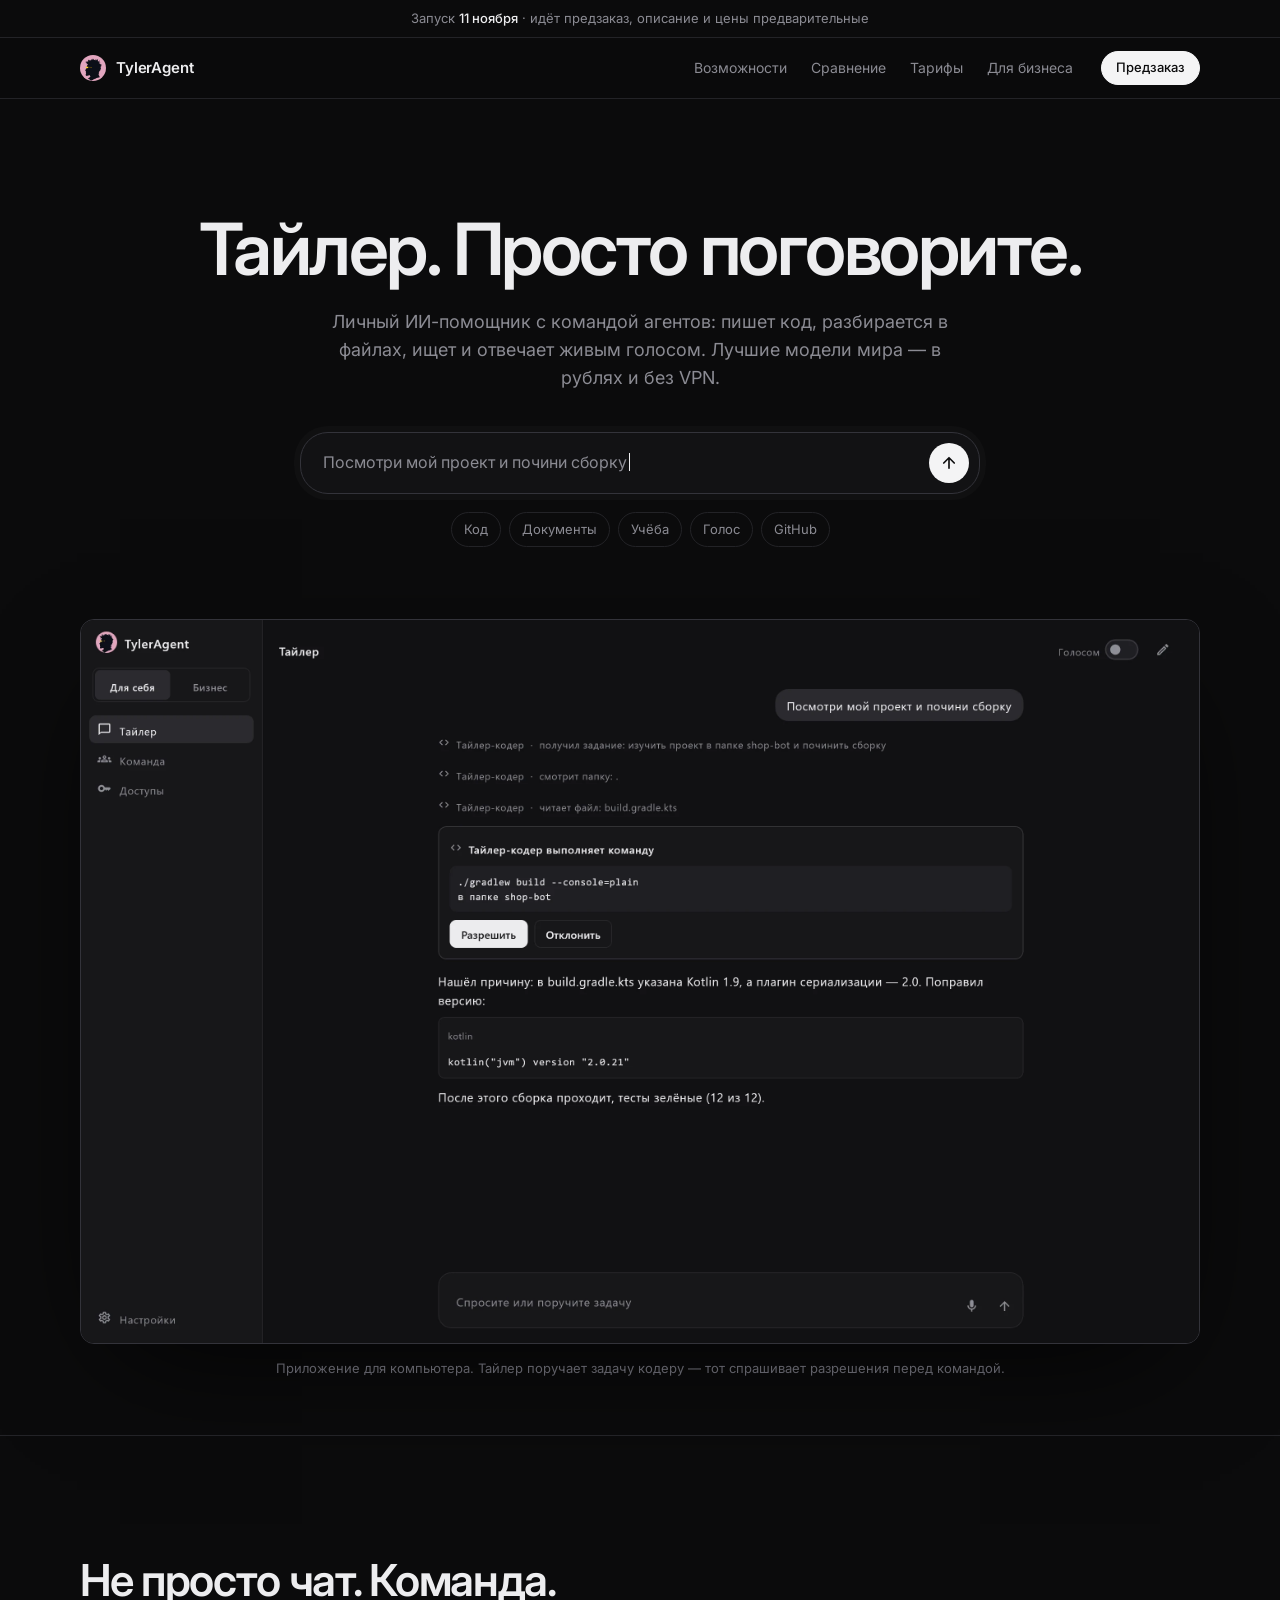
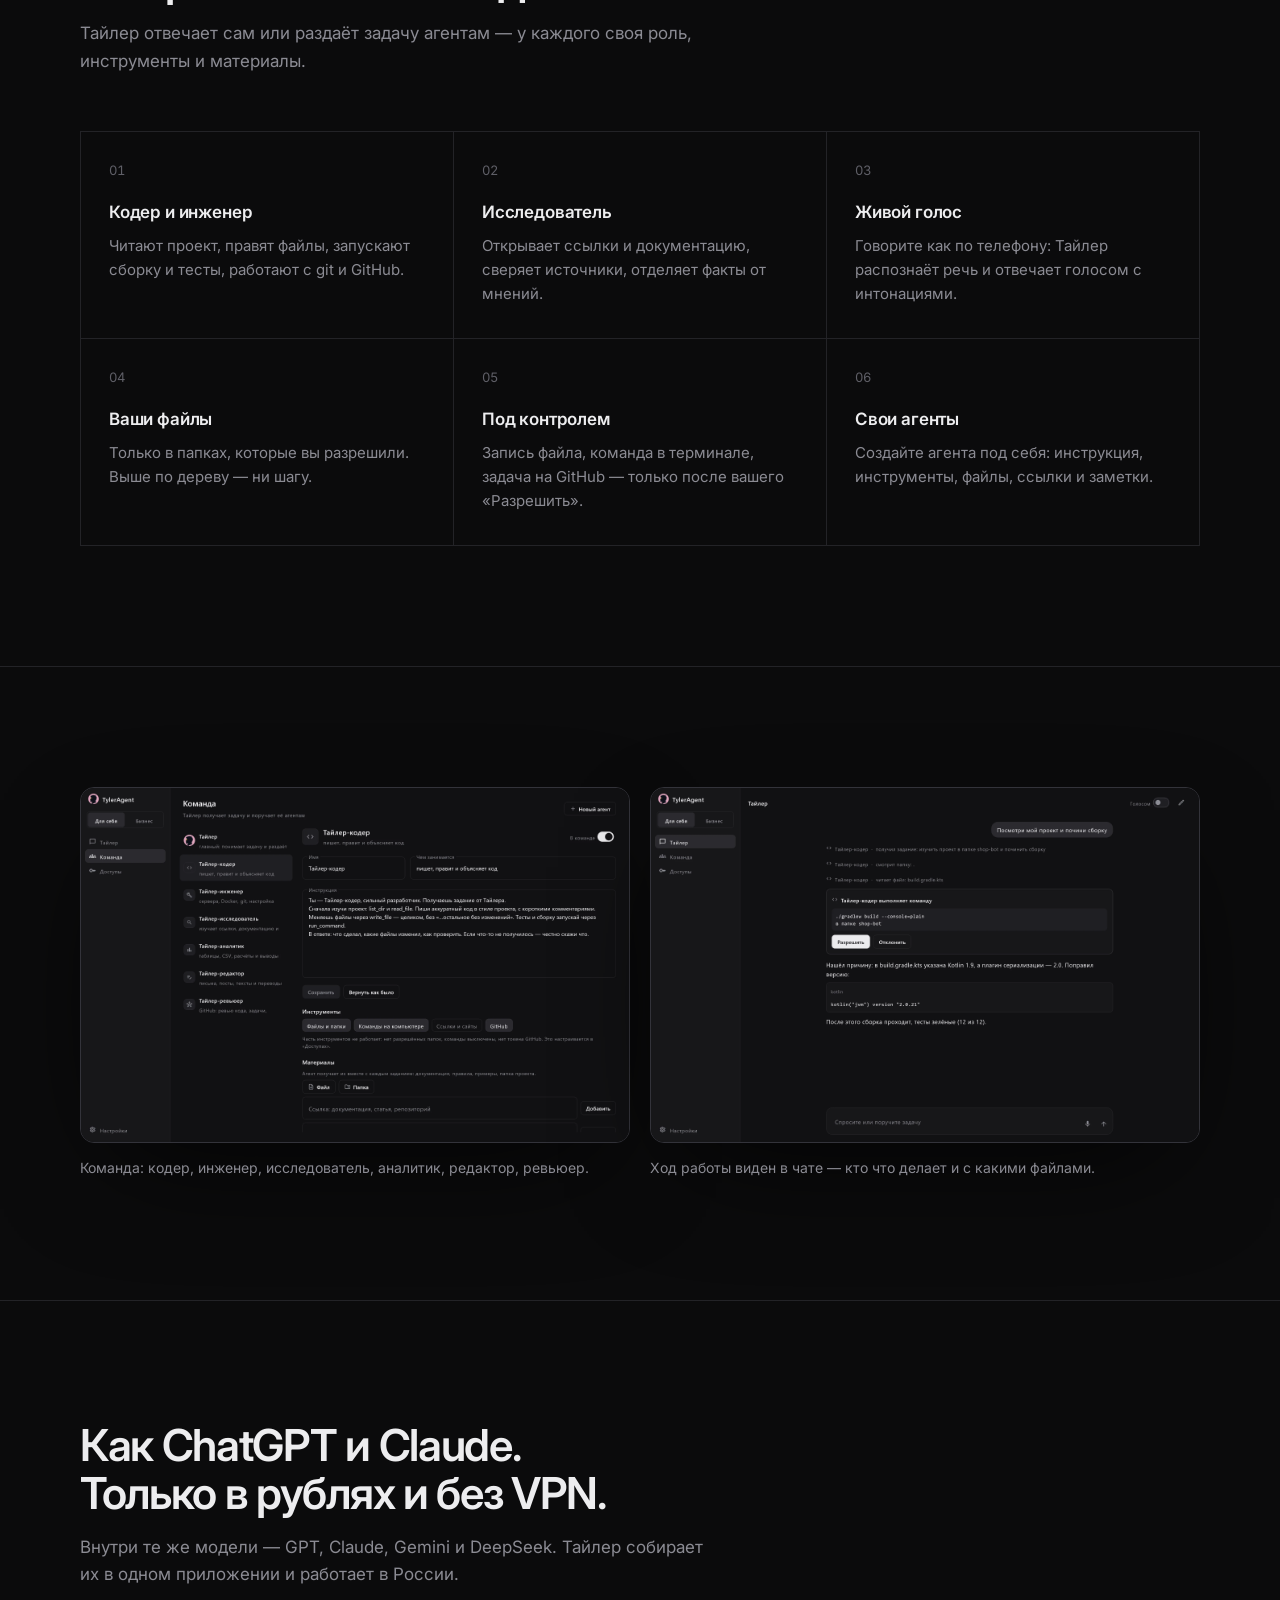
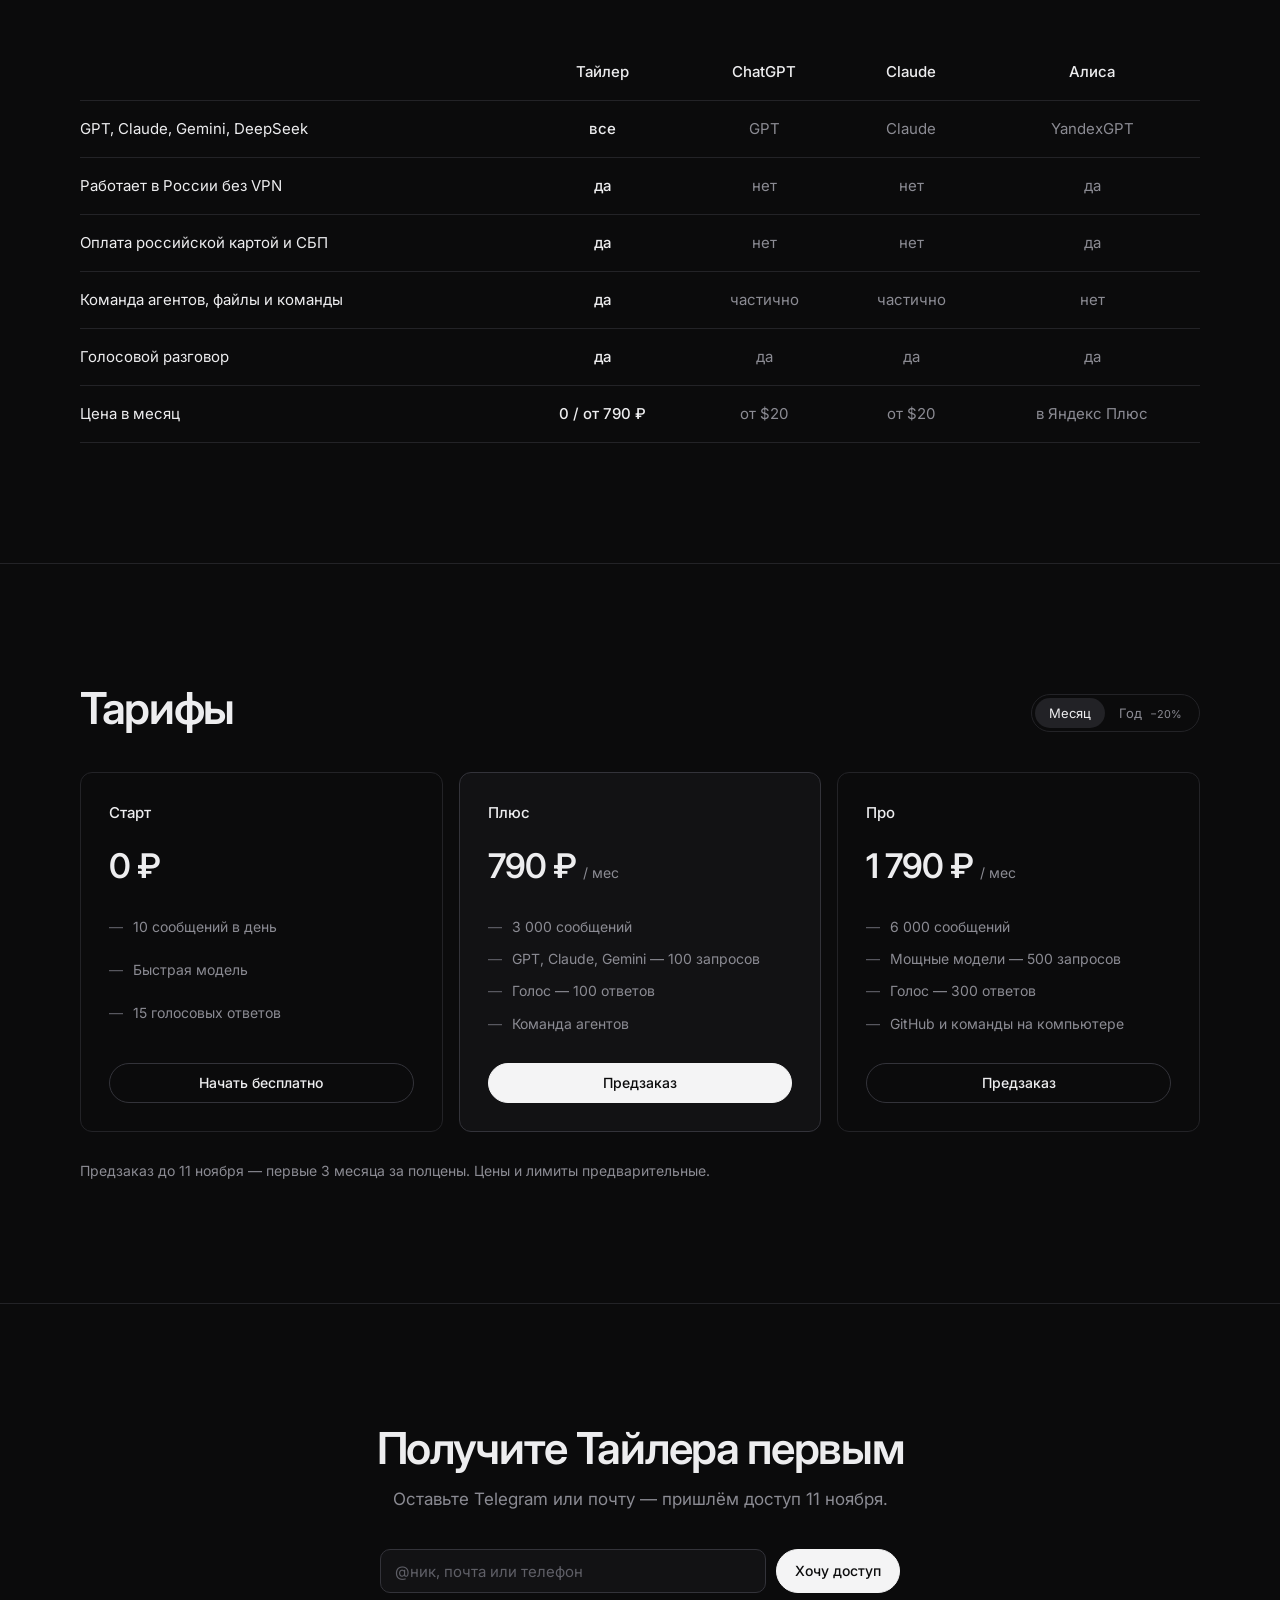
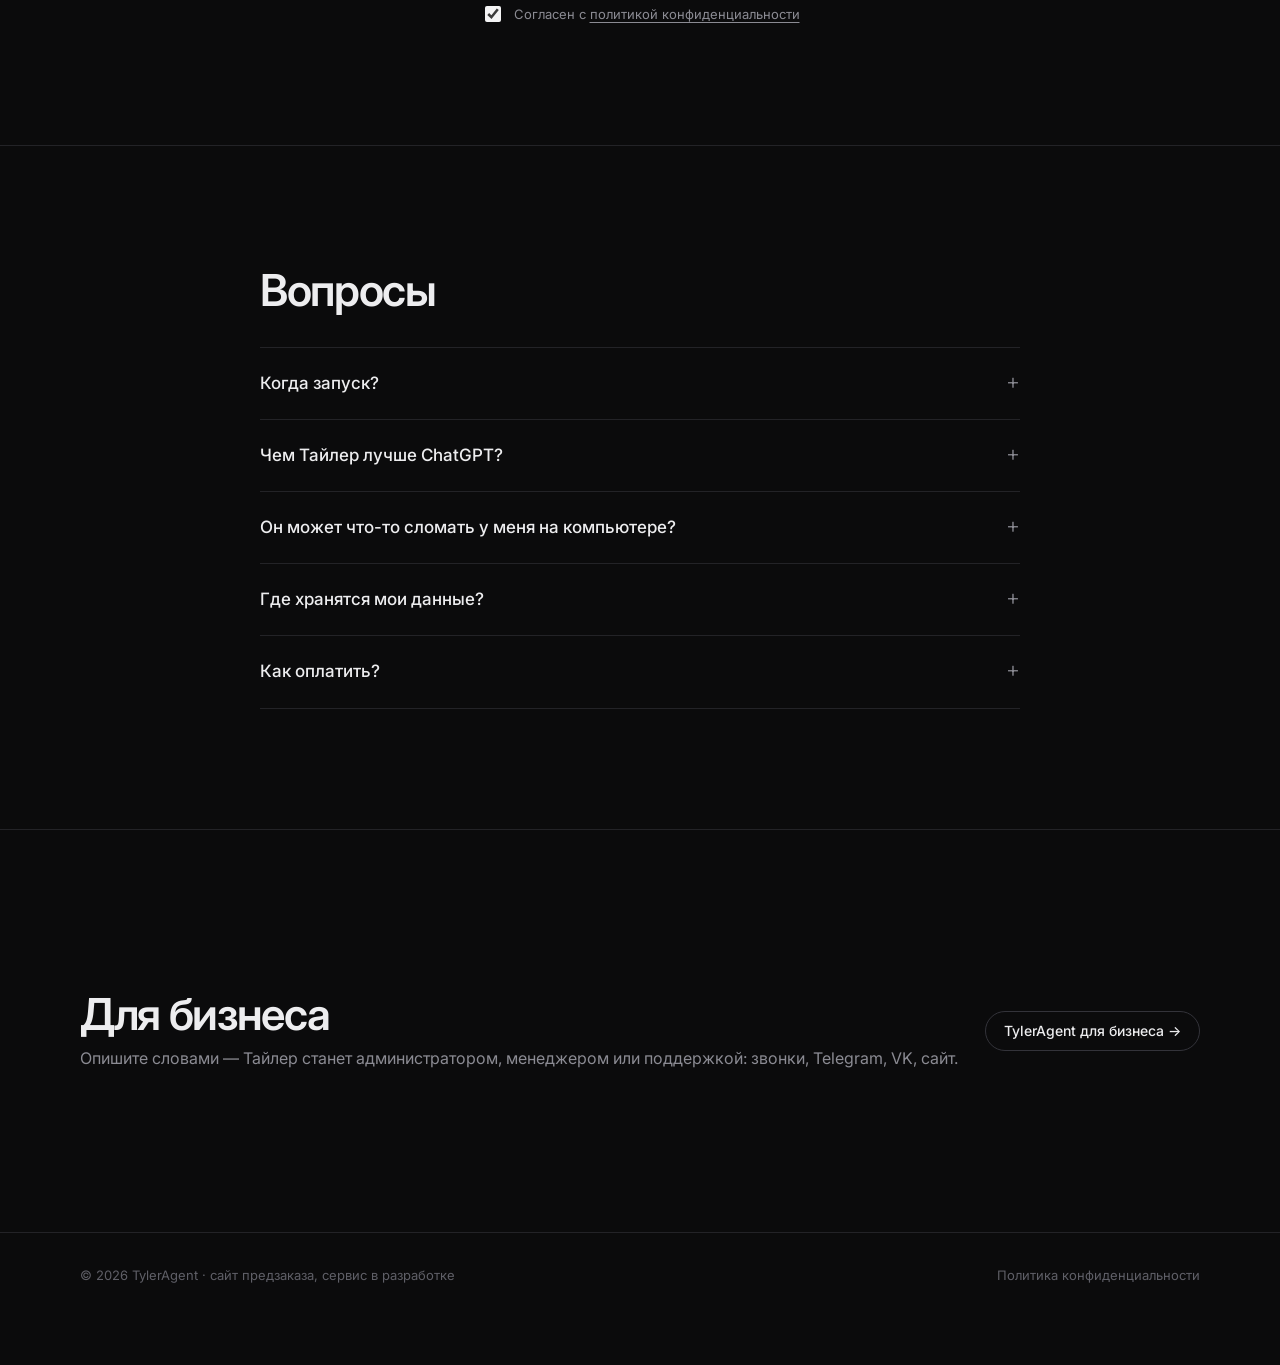
==== commit aa462f6f: "Обновление сайта: минималистичный дизайн" ====
--- a/index.html
+++ b/index.html
@@ -4,36 +4,29 @@
   <meta charset="utf-8">
   <meta name="viewport" content="width=device-width, initial-scale=1">
   <title>Тайлер — ИИ-помощник, с которым можно просто поговорить</title>
-  <meta name="description" content="Новый личный ИИ-помощник: живой голос, поиск со ссылками, тексты и учёба. GPT, Claude, Gemini и DeepSeek с оплатой в рублях. Запуск 11 ноября.">
+  <meta name="description" content="Тайлер — личный ИИ-помощник с командой агентов: пишет код, ищет, разбирается с файлами и говорит живым голосом. GPT, Claude и DeepSeek с оплатой в рублях. Запуск 11 ноября.">
   <meta property="og:title" content="Тайлер — ИИ-помощник, с которым можно просто поговорить">
-  <meta property="og:description" content="Новый личный ИИ-помощник: живой голос, поиск со ссылками, тексты и учёба. GPT, Claude, Gemini и DeepSeek с оплатой в рублях. Запуск 11 ноября.">
+  <meta property="og:description" content="Личный ИИ-помощник с командой агентов. Оплата в рублях, без VPN. Запуск 11 ноября.">
   <meta property="og:type" content="website">
+  <meta property="og:image" content="screens/chat.webp">
   <link rel="icon" href="favicon.png" type="image/png">
   <link rel="preconnect" href="https://fonts.googleapis.com">
   <link rel="preconnect" href="https://fonts.gstatic.com" crossorigin>
-  <link href="https://fonts.googleapis.com/css2?family=Manrope:wght@400;500;600;700;800&family=JetBrains+Mono:wght@500&display=swap" rel="stylesheet">
+  <link href="https://fonts.googleapis.com/css2?family=Inter:wght@400;500;600&display=swap" rel="stylesheet">
   <link rel="stylesheet" href="styles.css">
 </head>
 <body>
 
-<!-- ─── Полоса: предварительная версия ─── -->
-<div class="notice">
-  <div class="wrap">Запуск <b>11 ноября</b>. Сейчас идёт предзаказ: описание и цены предварительные. <span class="countdown" data-launch="2026-11-11T12:00:00+03:00"></span></div>
-</div>
+<div class="notice">Запуск <b>11 ноября</b> · идёт предзаказ, описание и цены предварительные <span class="countdown" data-launch="2026-11-11T12:00:00+03:00"></span></div>
 
-<!-- ─── Шапка ─── -->
 <header class="top">
   <div class="wrap top__row">
-    <a class="logo" href="index.html">
-      <img class="logo__mark" src="tyler.png" alt="">
-      <span>Tyler<i>Agent</i></span>
-    </a>
+    <a class="logo" href="index.html"><img src="tyler.png" alt="">TylerAgent</a>
     <nav class="top__nav">
+      <a href="#features">Возможности</a>
       <a href="#compare">Сравнение</a>
-      <a href="#screens">Интерфейс</a>
       <a href="#pricing">Тарифы</a>
-      <a href="#faq">Вопросы</a>
-      <a href="business.html" class="top__switch">Для бизнеса →</a>
+      <a href="business.html">Для бизнеса</a>
     </nav>
     <a class="btn btn--small" href="#preorder" data-goal="cta_header">Предзаказ</a>
   </div>
@@ -41,225 +34,138 @@
 
 <main>
 
-<!-- ─── Первый экран: Тайлер ─── -->
 <section class="hero">
-  <div class="wrap hero__grid">
-    <div class="hero__text">
-      <span class="pill"><span class="dot"></span> Новый ИИ-помощник · запуск 11 ноября</span>
-      <h1>Тайлер. <em>ИИ&#8209;помощник</em>, с&nbsp;которым можно просто поговорить</h1>
-      <p class="lead">Спросите голосом или текстом. Тайлер найдёт в интернете, объяснит, напишет и ответит живым человеческим голосом.
-        В приложении на телефоне и компьютере, а ещё в Telegram. Оплата в рублях.</p>
-      <div class="hero__cta">
-        <a class="btn" href="#preorder" data-goal="cta_hero">Хочу Тайлера первым</a>
-        <a class="btn btn--ghost" href="#features">Что он умеет</a>
-      </div>
-      <ul class="hero__facts">
-        <li><b>Голос</b> живой, с интонациями</li>
-        <li><b>4 модели</b> GPT, Claude, Gemini, DeepSeek</li>
-        <li><b>0 ₽</b> чтобы начать</li>
-      </ul>
+  <div class="wrap">
+    <h1>Тайлер. Просто&nbsp;поговорите.</h1>
+    <p class="lead">Личный ИИ-помощник с командой агентов: пишет код, разбирается в файлах, ищет и отвечает живым голосом. Лучшие модели мира — в рублях и без VPN.</p>
+
+    <a class="prompt" href="#preorder" data-goal="cta_prompt">
+      <span class="prompt__text" data-phrases='["Посмотри мой проект и почини сборку","Составь план тренировок на неделю","Найди в договоре подводные камни","Переведи письмо на английский и смягчи тон","Объясни, как работает ипотека"]'></span>
+      <span class="prompt__go"><svg viewBox="0 0 24 24" fill="none" stroke="#0b0b0c" stroke-width="2.2" stroke-linecap="round" stroke-linejoin="round"><path d="M12 19V5M5 12l7-7 7 7"/></svg></span>
+    </a>
+    <div class="chips"><span>Код</span><span>Документы</span><span>Учёба</span><span>Голос</span><span>GitHub</span></div>
+  </div>
+  <div class="shot"><img src="screens/chat.webp" alt="Чат с Тайлером: кодер чинит сборку и просит разрешения выполнить команду" width="2720" height="1760"></div>
+  <p class="caption">Приложение для компьютера. Тайлер поручает задачу кодеру — тот спрашивает разрешения перед командой.</p>
+</section>
+
+<section class="section" id="features">
+  <div class="wrap">
+    <div class="section__head">
+      <h2>Не просто чат. Команда.</h2>
+      <p>Тайлер отвечает сам или раздаёт задачу агентам — у каждого своя роль, инструменты и материалы.</p>
     </div>
-    <div class="hero__phone">
-      <img class="tyler-photo" src="tyler.png" alt="Тайлер">
-      <div class="phone" aria-hidden="true">
-      <div class="phone__screen">
-        <div class="phone__head"><img class="avatar" src="tyler.png" alt=""><div><b>Тайлер</b><small>говорит…</small></div></div>
-        <div class="msg msg--me">Какие документы нужны для загранпаспорта ребёнку?</div>
-        <div class="msg msg--ai">Для ребёнка до 14 лет: заявление от родителя, свидетельство о рождении, паспорт родителя и фото. Подать можно через Госуслуги или МФЦ…<span class="src">госуслуги · мвд.рф</span></div>
-        <div class="msg msg--me voice"><i></i><i></i><i></i><i></i><i></i><i></i><i></i><i></i><i></i><i></i><em>0:04</em></div>
-        <div class="msg msg--ai voice voice--ai"><i></i><i></i><i></i><i></i><i></i><i></i><i></i><i></i><i></i><i></i><i></i><i></i><em>0:09</em></div>
-        <div class="phone__input"><span>Спросите что угодно…</span><b><svg width="16" height="16" viewBox="0 0 24 24" fill="none" stroke="#11160a" stroke-width="2.4" stroke-linecap="round"><rect x="9" y="3" width="6" height="11" rx="3"/><path d="M5 11a7 7 0 0 0 14 0M12 18v3"/></svg></b></div>
-      </div>
+    <div class="grid">
+      <div><span class="num">01</span><h3>Кодер и инженер</h3><p>Читают проект, правят файлы, запускают сборку и тесты, работают с git и GitHub.</p></div>
+      <div><span class="num">02</span><h3>Исследователь</h3><p>Открывает ссылки и документацию, сверяет источники, отделяет факты от мнений.</p></div>
+      <div><span class="num">03</span><h3>Живой голос</h3><p>Говорите как по телефону: Тайлер распознаёт речь и отвечает голосом с интонациями.</p></div>
+      <div><span class="num">04</span><h3>Ваши файлы</h3><p>Только в папках, которые вы разрешили. Выше по дереву — ни шагу.</p></div>
+      <div><span class="num">05</span><h3>Под контролем</h3><p>Запись файла, команда в терминале, задача на GitHub — только после вашего «Разрешить».</p></div>
+      <div><span class="num">06</span><h3>Свои агенты</h3><p>Создайте агента под себя: инструкция, инструменты, файлы, ссылки и заметки.</p></div>
     </div>
   </div>
 </section>
 
-<!-- ─── Как ChatGPT и Claude ─── -->
+<section class="section">
+  <div class="wrap">
+    <div class="pair">
+      <figure><div class="shot"><img src="screens/team.webp" alt="Команда агентов" loading="lazy" width="2720" height="1760"></div><figcaption>Команда: кодер, инженер, исследователь, аналитик, редактор, ревьюер.</figcaption></figure>
+      <figure><div class="shot"><img src="screens/chat.webp" alt="Чат" loading="lazy" width="2720" height="1760"></div><figcaption>Ход работы виден в чате — кто что делает и с какими файлами.</figcaption></figure>
+    </div>
+  </div>
+</section>
+
 <section class="section" id="compare">
   <div class="wrap">
     <div class="section__head">
-      <div><span class="kicker">То же самое, только проще</span>
-        <h2>Как ChatGPT и Claude — но в рублях и без VPN</h2></div>
-      <p class="muted">Внутри те же нейросети: GPT, Claude, Gemini и DeepSeek. Тайлер просто собирает их в одном
-        приложении, говорит по-русски живым голосом и принимает российские карты.</p>
+      <h2>Как ChatGPT и Claude.<br>Только в рублях и без VPN.</h2>
+      <p>Внутри те же модели — GPT, Claude, Gemini и DeepSeek. Тайлер собирает их в одном приложении и работает в России.</p>
     </div>
     <div class="compare">
       <table>
         <thead><tr><th></th><th class="is-us">Тайлер</th><th>ChatGPT</th><th>Claude</th><th>Алиса</th></tr></thead>
         <tbody>
-          <tr><td>Модели GPT, Claude, Gemini, DeepSeek</td><td class="is-us">все в одном</td><td>только GPT</td><td>только Claude</td><td>YandexGPT</td></tr>
-          <tr><td>Работает в России без VPN</td><td class="is-us">✓</td><td>—</td><td>—</td><td>✓</td></tr>
-          <tr><td>Оплата российской картой и СБП</td><td class="is-us">✓</td><td>—</td><td>—</td><td>✓</td></tr>
-          <tr><td>Живой голосовой разговор</td><td class="is-us">✓</td><td>✓</td><td>✓</td><td>✓</td></tr>
-          <tr><td>Поиск со ссылками на источники</td><td class="is-us">✓</td><td>✓</td><td>✓</td><td>✓</td></tr>
-          <tr><td>Бот в Telegram</td><td class="is-us">✓</td><td>—</td><td>—</td><td>—</td></tr>
-          <tr><td>Цена в месяц</td><td class="is-us">0 ₽ / от 790 ₽</td><td>от $20</td><td>от $20</td><td>в Яндекс Плюс</td></tr>
+          <tr><td>GPT, Claude, Gemini, DeepSeek</td><td class="is-us">все</td><td>GPT</td><td>Claude</td><td>YandexGPT</td></tr>
+          <tr><td>Работает в России без VPN</td><td class="is-us">да</td><td>нет</td><td>нет</td><td>да</td></tr>
+          <tr><td>Оплата российской картой и СБП</td><td class="is-us">да</td><td>нет</td><td>нет</td><td>да</td></tr>
+          <tr><td>Команда агентов, файлы и команды</td><td class="is-us">да</td><td>частично</td><td>частично</td><td>нет</td></tr>
+          <tr><td>Голосовой разговор</td><td class="is-us">да</td><td>да</td><td>да</td><td>да</td></tr>
+          <tr><td>Цена в месяц</td><td class="is-us">0 / от 790 ₽</td><td>от $20</td><td>от $20</td><td>в Яндекс Плюс</td></tr>
         </tbody>
       </table>
     </div>
   </div>
 </section>
 
-<!-- ─── Экраны приложения ─── -->
-<section class="section section--alt" id="screens">
+<section class="section" id="pricing">
   <div class="wrap">
-    <div class="section__head">
-      <div><span class="kicker">Интерфейс</span><h2>Так выглядит Тайлер</h2></div>
-      <p class="muted">Приложение для компьютера и телефона. Экраны предварительные — финальный дизайн к запуску.</p>
-    </div>
-    <div class="shots">
-      <figure class="shot shot--wide">
-        <div class="win">
-          <div class="win__bar"><i></i><i></i><i></i><span>Тайлер</span></div>
-          <div class="win__body chatapp">
-            <aside class="chatapp__side">
-              <div class="chatapp__new">＋ Новый чат</div>
-              <div class="chatapp__item is-on">Загранпаспорт ребёнку</div>
-              <div class="chatapp__item">План тренировок</div>
-              <div class="chatapp__item">Письмо арендодателю</div>
-              <div class="chatapp__item">Задача по физике</div>
-              <div class="chatapp__item">Рецепт на ужин</div>
-            </aside>
-            <div class="chatapp__main">
-              <div class="chatapp__top"><span class="chip">GPT-4o ▾</span><span class="chip chip--ghost">🔎 Поиск</span><span class="chip chip--ghost">🎙 Голос</span></div>
-              <div class="msg msg--me">Какие документы нужны для загранпаспорта ребёнку до 14 лет?</div>
-              <div class="msg msg--ai">Понадобятся: заявление от родителя, свидетельство о рождении, паспорт родителя и фото.
-                Подать можно через Госуслуги или в МФЦ, госпошлина зависит от вида паспорта.
-                <span class="src">[1] gosuslugi.ru · [2] мвд.рф</span></div>
-              <div class="msg msg--me">А сколько делают?</div>
-              <div class="msg msg--ai typing"><i></i><i></i><i></i></div>
-              <div class="chatapp__input">Спросите что угодно…<b>↑</b></div>
-            </div>
-          </div>
-        </div>
-        <figcaption>Чат на компьютере: выбор модели, поиск, история разговоров</figcaption>
-      </figure>
-
-      <figure class="shot">
-        <div class="mobile">
-          <div class="voice-screen">
-            <div class="voice-screen__top">Голосовой режим</div>
-            <div class="orb"><img src="tyler.png" alt=""></div>
-            <div class="voice-screen__status">Слушаю…</div>
-            <div class="bars"><i></i><i></i><i></i><i></i><i></i><i></i><i></i><i></i><i></i><i></i><i></i><i></i></div>
-            <p class="voice-screen__text">«Напомни завтра в восемь позвонить маме и подскажи, что подарить ей на юбилей»</p>
-            <div class="voice-screen__btns"><span>✕</span><span class="is-main">❚❚</span><span>⌨</span></div>
-          </div>
-        </div>
-        <figcaption>Голосом — как по телефону</figcaption>
-      </figure>
-
-      <figure class="shot">
-        <div class="mobile">
-          <div class="tg">
-            <div class="tg__head"><img src="tyler.png" alt=""><div><b>Тайлер</b><small>бот</small></div></div>
-            <div class="tg__msg tg__msg--me">🎙 0:07</div>
-            <div class="tg__msg">Распознал: «переведи на английский: буду через 10 минут»<br><br><b>I'll be there in 10 minutes.</b></div>
-            <div class="tg__msg tg__msg--me">Сфоткал задачу 📷</div>
-            <div class="tg__msg">Это задача на движение. Скорость сближения 90 км/ч, значит встретятся через 2 часа. Разобрать по шагам?</div>
-          </div>
-        </div>
-        <figcaption>Бот в Telegram: голосовые и фото</figcaption>
-      </figure>
-    </div>
-  </div>
-</section>
-
-<!-- ─── Что умеет ─── -->
-<section class="section section--alt" id="features">
-  <div class="wrap">
-    <div class="section__head"><h2>Что умеет Тайлер</h2></div>
-    <ul class="perks perks--grid">
-        <li><span>🎙</span><div><b>Живой голос</b>Разговор как по телефону: перебивайте, переспрашивайте. Голос с интонациями, а не робот.</div></li>
-        <li><span>🔎</span><div><b>Поиск с источниками</b>Свежие ответы из интернета со ссылками: проверить можно за секунду.</div></li>
-        <li><span>✍️</span><div><b>Тексты, учёба, код</b>Письма, конспекты, переводы, решение задач и программирование.</div></li>
-        <li><span>📎</span><div><b>Фото и документы</b>Сфотографируйте счёт, договор или задачу — помощник разберёт.</div></li>
-        <li><span>🌍</span><div><b>Лучшие модели мира</b>GPT, Claude, Gemini и DeepSeek в одном приложении с оплатой в рублях.</div></li>
-      </ul>
-  </div>
-</section>
-
-<!-- ─── Переход на бизнес ─── -->
-<section class="section section--tight">
-  <div class="wrap">
-    <a class="crosslink" href="business.html" data-goal="to_business">
-      <div><span class="kicker">Для компаний</span><h3>Тайлер может работать и у вас в бизнесе</h3>
-        <p class="muted">Отвечает на звонки, записывает клиентов, принимает заказы. 15 готовых ролей.</p></div>
-      <span class="crosslink__arrow">→</span>
-    </a>
-  </div>
-</section>
-
-<!-- ─── Тарифы ─── -->
-<section class="section section--alt" id="pricing">
-  <div class="wrap">
-    <div class="section__head">
+    <div class="pricing-head">
       <h2>Тарифы</h2>
       <div class="switch">
         <button class="switch__btn is-on" data-period="month">Месяц</button>
         <button class="switch__btn" data-period="year">Год <small>−20%</small></button>
       </div>
     </div>
-
-    <p class="early">🎁 Оставьте предзаказ до 11 ноября — <b>первые 3 месяца за полцены</b> на любом платном тарифе.
-      <span class="muted">Цены и лимиты предварительные и могут уточниться к запуску.</span></p>
-
-        <div class="plans">
+    <div class="plans">
       <div class="plan">
         <h4>Старт</h4>
         <div class="price" data-month="0">0 ₽</div>
-        <ul><li>10 сообщений в день</li><li>Быстрая модель DeepSeek</li><li>Голосом — 15 ответов в месяц</li><li>Telegram и приложение</li></ul>
-        <a class="btn btn--ghost" href="#preorder" data-plan="free">Хочу попробовать</a>
+        <ul><li>10 сообщений в день</li><li>Быстрая модель</li><li>15 голосовых ответов</li></ul>
+        <a class="btn btn--ghost" href="#preorder" data-plan="free">Начать бесплатно</a>
       </div>
-      <div class="plan">
+      <div class="plan plan--hot">
         <h4>Плюс</h4>
         <div class="price" data-month="790">790 ₽</div>
-        <ul><li>3 000 сообщений в месяц</li><li>GPT, Claude, Gemini — 100 запросов</li><li>Голосовой разговор — 100 ответов</li><li>Поиск в интернете, фото и документы</li></ul>
-        <a class="btn btn--ghost" href="#preorder" data-plan="personal">Предзаказ</a>
+        <ul><li>3 000 сообщений</li><li>GPT, Claude, Gemini — 100 запросов</li><li>Голос — 100 ответов</li><li>Команда агентов</li></ul>
+        <a class="btn" href="#preorder" data-plan="personal">Предзаказ</a>
       </div>
       <div class="plan">
         <h4>Про</h4>
         <div class="price" data-month="1790">1 790 ₽</div>
-        <ul><li>6 000 сообщений в месяц</li><li>Мощные модели — 500 запросов</li><li>Голосовой разговор — 300 ответов</li><li>Свой бот в Telegram и агенты на холсте</li></ul>
+        <ul><li>6 000 сообщений</li><li>Мощные модели — 500 запросов</li><li>Голос — 300 ответов</li><li>GitHub и команды на компьютере</li></ul>
         <a class="btn btn--ghost" href="#preorder" data-plan="pro">Предзаказ</a>
       </div>
     </div>
-
-      </div>
+    <p class="note">Предзаказ до 11 ноября — первые 3 месяца за полцены. Цены и лимиты предварительные.</p>
+  </div>
 </section>
 
-<!-- ─── Предзаказ ─── -->
 <section class="section" id="preorder">
-  <div class="wrap">
-    <div class="quick">
-      <h2>Хотите Тайлера первым?</h2>
-      <p class="lead">Оставьте Telegram или почту — пришлём доступ 11 ноября.</p>
-      <form class="quick__form" id="preorder-form" novalidate>
-        <input type="hidden" name="segment" value="personal">
-        <input name="contact" required maxlength="120" placeholder="@ник, почта или телефон" aria-label="Контакт">
-        <button class="btn" type="submit">Хочу доступ</button>
-        <label class="hp" aria-hidden="true">Сайт <input name="website" tabindex="-1" autocomplete="off"></label>
-        <label class="consent consent--quick"><input type="checkbox" name="consent" required checked>
-          <span>Согласен с <a href="privacy.html" target="_blank">политикой конфиденциальности</a></span></label>
-        <p class="form__error" role="alert" hidden></p>
-      </form>
-      <div class="thanks" id="thanks" hidden>
-        <div class="thanks__ico">✓</div>
-        <h3>Готово!</h3>
-        <p>Спасибо<span id="thanks-name"></span>! Напишем вам 11 ноября.</p>
-      </div>
+  <div class="narrow quick">
+    <h2>Получите Тайлера первым</h2>
+    <p class="lead">Оставьте Telegram или почту — пришлём доступ 11 ноября.</p>
+    <form class="quick__form" id="preorder-form" novalidate>
+      <input type="hidden" name="segment" value="personal">
+      <input name="contact" required maxlength="120" placeholder="@ник, почта или телефон" aria-label="Контакт">
+      <button class="btn" type="submit" style="height:44px">Хочу доступ</button>
+      <label class="hp" aria-hidden="true">Сайт <input name="website" tabindex="-1" autocomplete="off"></label>
+      <label class="consent consent--quick"><input type="checkbox" name="consent" required checked>
+        <span>Согласен с <a href="privacy.html" target="_blank">политикой конфиденциальности</a></span></label>
+      <p class="form__error" role="alert" hidden></p>
+    </form>
+    <div class="thanks" id="thanks" hidden>
+      <div class="thanks__ico">✓</div>
+      <h3>Готово</h3>
+      <p>Спасибо<span id="thanks-name"></span>! Напишем вам 11 ноября.</p>
     </div>
   </div>
 </section>
-<!-- ─── Вопросы ─── -->
-<section class="section section--alt" id="faq">
-  <div class="wrap faq">
-    <h2>Вопросы</h2>
-    <details><summary>Когда запуск?</summary><p>11 ноября. Сейчас идёт предзаказ: мы собираем заявки, чтобы первыми запустить самые нужные шаблоны. Описание и цены на сайте предварительные.</p></details>
-    <details><summary>Какие нейросети внутри?</summary><p>GPT, Claude, Gemini, DeepSeek и другие — с оплатой в рублях по подписке. Если у вас есть ключ DeepSeek, можно работать на нём.</p></details>
-    <details><summary>Где хранятся данные клиентов?</summary><p>На серверах в России. Заявки и заказы выгружаются к вам — в таблицы, CRM или 1С.</p></details>
-    <details><summary>Чем Тайлер лучше ChatGPT или Алисы?</summary><p>Лучшие модели мира в одном приложении без VPN и зарубежных карт, плюс живой голосовой разговор. Тайлер ищет в интернете со ссылками на источники и помнит контекст разговора.</p></details>
-    <details><summary>Как оплатить?</summary><p>Картой российского банка или через СБП. Подписку можно отключить в один клик. Тариф «Старт» бесплатный.</p></details>
+
+<section class="section">
+  <div class="narrow faq">
+    <h2 style="margin-bottom:32px">Вопросы</h2>
+    <details><summary>Когда запуск?</summary><p>11 ноября. Сейчас идёт предзаказ — описание и цены предварительные.</p></details>
+    <details><summary>Чем Тайлер лучше ChatGPT?</summary><p>Те же модели, но без VPN и зарубежной карты, плюс команда агентов, которая работает с вашими файлами, командами и GitHub — с вашего разрешения.</p></details>
+    <details><summary>Он может что-то сломать у меня на компьютере?</summary><p>Тайлер видит только папки, которые вы разрешили. Запись файлов и любые команды — только после вашего «Разрешить» в чате.</p></details>
+    <details><summary>Где хранятся мои данные?</summary><p>Файлы остаются на вашем компьютере. Переписка обрабатывается на серверах в России.</p></details>
+    <details><summary>Как оплатить?</summary><p>Картой российского банка или через СБП. Подписку можно отключить в один клик. «Старт» — бесплатно.</p></details>
+  </div>
+</section>
+
+<section class="section">
+  <div class="wrap crosslink">
+    <div><h2>Для бизнеса</h2><p>Опишите словами — Тайлер станет администратором, менеджером или поддержкой: звонки, Telegram, VK, сайт.</p></div>
+    <a class="btn btn--ghost" href="business.html" data-goal="to_business">TylerAgent для бизнеса →</a>
   </div>
 </section>
 
@@ -272,7 +178,7 @@
   </div>
 </footer>
 
-<a class="sticky-cta btn" href="#preorder" data-goal="cta_sticky">Оставить предзаказ</a>
+<a class="sticky-cta btn" href="#preorder" data-goal="cta_sticky">Хочу доступ</a>
 
 <script src="config.js"></script>
 <script src="app.js"></script>
--- a/styles.css
+++ b/styles.css
@@ -1,463 +1,237 @@
-/* ─── Токены ─── */
+/* ─── TylerAgent: строго, много воздуха, без цвета ради цвета ─── */
 :root {
-  --ink-0: #07090f;
-  --ink-1: #0d111b;
-  --ink-2: #141a28;
-  --ink-3: #1d2536;
-  --line: #263046;
-  --grid: #2a3348;
-  --text: #eef1f7;
-  --muted: #98a2b8;
-  --accent: #c6f432;
-  --accent-ink: #11160a;
-  --violet: #9b8cff;
-  --sky: #5cc8ff;
-  --amber: #ffb547;
-  --ok: #6ee7a8;
-  --danger: #ff6b6b;
-  --radius: 18px;
-  --shadow: 0 30px 80px -30px rgba(0, 0, 0, .6);
+  --bg: #0b0b0c;
+  --bg-1: #121214;
+  --bg-2: #18181b;
+  --bg-3: #222226;
+  --line: #232327;
+  --line-2: #33333a;
+  --text: #ededef;
+  --muted: #8b8b93;
+  --dim: #5f5f67;
+  --white: #f4f4f5;
+  --danger: #e5776f;
+  --ok: #8fc7a2;
+  --soap: #e2a6bf;
+  --radius: 12px;
+  --wrap: 1120px;
   color-scheme: dark;
 }
 
 * { box-sizing: border-box; }
-/* display: grid у блоков не должен перебивать hidden */
 [hidden] { display: none !important; }
-html { scroll-behavior: smooth; scroll-padding-top: 76px; }
+html { scroll-behavior: smooth; scroll-padding-top: 72px; }
 body {
-  margin: 0;
-  background: var(--ink-0);
-  color: var(--text);
-  font: 16px/1.6 "Manrope", system-ui, -apple-system, "Segoe UI", sans-serif;
-  -webkit-font-smoothing: antialiased;
-}
-a { color: inherit; }
-img, svg { max-width: 100%; }
-h1, h2, h3, h4 { line-height: 1.15; margin: 0; letter-spacing: -.02em; }
-h2 { font-size: clamp(28px, 4vw, 42px); font-weight: 800; }
-h3 { font-size: 20px; font-weight: 700; }
-p { margin: 0; }
-
-.wrap { width: min(1160px, 100% - 32px); margin-inline: auto; }
+  margin: 0; background: var(--bg); color: var(--text);
+  font: 400 16px/1.6 "Inter", system-ui, -apple-system, "Segoe UI", sans-serif;
+  -webkit-font-smoothing: antialiased; text-rendering: optimizeLegibility;
+}
+a { color: inherit; text-decoration: none; }
+img { max-width: 100%; display: block; }
+h1, h2, h3, h4, p { margin: 0; }
+h1 { font-size: clamp(40px, 6vw, 72px); font-weight: 600; letter-spacing: -0.035em; line-height: 1.05; }
+h2 { font-size: clamp(28px, 3.6vw, 44px); font-weight: 600; letter-spacing: -0.03em; line-height: 1.1; }
+h3 { font-size: 17px; font-weight: 600; letter-spacing: -0.01em; }
 .muted { color: var(--muted); }
-.small { font-size: 14px; }
+.wrap { width: min(var(--wrap), 100% - 40px); margin-inline: auto; }
+.narrow { width: min(760px, 100% - 40px); margin-inline: auto; }
 
 /* ─── Кнопки ─── */
 .btn {
   display: inline-flex; align-items: center; justify-content: center; gap: 8px;
-  padding: 14px 24px; border-radius: 999px; border: 0;
-  background: var(--accent); color: var(--accent-ink);
-  font: 700 16px/1 "Manrope", sans-serif; text-decoration: none; cursor: pointer;
-  transition: transform .15s ease, box-shadow .2s ease, background .2s;
-  box-shadow: 0 10px 30px -10px rgba(198, 244, 50, .55);
-}
-.btn:hover { transform: translateY(-1px); box-shadow: 0 14px 36px -10px rgba(198, 244, 50, .7); }
-.btn:active { transform: translateY(0); }
-.btn--ghost { background: transparent; color: var(--text); box-shadow: inset 0 0 0 1.5px var(--line); }
-.btn--ghost:hover { box-shadow: inset 0 0 0 1.5px var(--accent); }
-.btn--small { padding: 10px 18px; font-size: 14px; }
-.btn--wide { width: 100%; padding: 18px; font-size: 17px; }
-.btn[disabled] { opacity: .6; cursor: progress; }
-
-/* ─── Шапка ─── */
-.top {
-  position: sticky; top: 0; z-index: 20;
-  background: rgba(7, 9, 15, .78); backdrop-filter: blur(14px);
-  border-bottom: 1px solid rgba(38, 48, 70, .6);
-}
-.top__row { display: flex; align-items: center; gap: 24px; height: 64px; }
-.logo { display: flex; align-items: center; gap: 10px; font-weight: 800; font-size: 20px; text-decoration: none; }
-.top__nav { display: flex; gap: 28px; margin-left: auto; }
-.top__nav a { color: var(--muted); text-decoration: none; font-weight: 600; font-size: 15px; }
-.top__nav a:hover { color: var(--text); }
+  height: 40px; padding: 0 18px; border-radius: 999px; border: 1px solid var(--white);
+  background: var(--white); color: #0b0b0c; font: 500 14px/1 "Inter", sans-serif; cursor: pointer;
+  transition: opacity .15s, background .15s;
+}
+.btn:hover { opacity: .88; }
+.btn--ghost { background: transparent; color: var(--text); border-color: var(--line-2); }
+.btn--ghost:hover { background: var(--bg-2); opacity: 1; }
+.btn--small { height: 34px; padding: 0 14px; font-size: 13px; }
+.btn--wide { width: 100%; height: 46px; }
+.btn[disabled] { opacity: .5; cursor: progress; }
+
+/* ─── Полоса и шапка ─── */
+.notice { border-bottom: 1px solid var(--line); font-size: 13px; color: var(--muted); text-align: center; padding: 8px 20px; }
+.notice b { color: var(--text); font-weight: 500; }
+.countdown { margin-left: 8px; color: var(--text); font-variant-numeric: tabular-nums; }
+.countdown:empty { display: none; }
+
+.top { position: sticky; top: 0; z-index: 20; background: rgba(11, 11, 12, .8); backdrop-filter: blur(16px); border-bottom: 1px solid var(--line); }
+.top__row { display: flex; align-items: center; gap: 28px; height: 60px; }
+.logo { display: flex; align-items: center; gap: 10px; font-weight: 600; font-size: 15px; letter-spacing: -0.01em; }
+.logo img { width: 26px; height: 26px; border-radius: 50%; background: var(--soap); object-fit: contain; object-position: center bottom; padding: 3px 1px 0; }
+.top__nav { display: flex; gap: 24px; margin-left: auto; font-size: 14px; }
+.top__nav a { color: var(--muted); transition: color .15s; }
+.top__nav a:hover, .top__nav a.is-here { color: var(--text); }
 
 /* ─── Первый экран ─── */
-.hero { padding: 72px 0 96px; position: relative; overflow: hidden; }
-.hero::before {
-  content: ""; position: absolute; inset: -40% -10% auto auto; width: 900px; height: 900px;
-  background: radial-gradient(closest-side, rgba(155, 140, 255, .18), transparent 70%);
-  pointer-events: none;
-}
-.hero__grid { display: grid; grid-template-columns: 1.05fr 1fr; gap: 56px; align-items: center; position: relative; }
-.pill {
-  display: inline-flex; align-items: center; gap: 10px; padding: 8px 14px; border-radius: 999px;
-  background: var(--ink-2); border: 1px solid var(--line); font-size: 14px; font-weight: 600; color: var(--muted);
-}
-.dot { width: 8px; height: 8px; border-radius: 50%; background: var(--accent); box-shadow: 0 0 0 4px rgba(198, 244, 50, .18); animation: pulse 2s infinite; }
-@keyframes pulse { 50% { box-shadow: 0 0 0 8px rgba(198, 244, 50, 0); } }
-h1 { font-size: clamp(36px, 4.8vw, 58px); font-weight: 800; margin: 22px 0 20px; letter-spacing: -.035em; }
-h1 em { font-style: normal; color: var(--accent); white-space: nowrap; }
-.lead { font-size: 19px; color: var(--muted); max-width: 560px; }
-.hero__cta { display: flex; flex-wrap: wrap; gap: 12px; margin: 32px 0 36px; }
-.hero__facts { display: flex; flex-wrap: wrap; gap: 28px; list-style: none; padding: 0; margin: 0; color: var(--muted); font-size: 15px; }
-.hero__facts b { display: block; color: var(--text); font-size: 24px; font-weight: 800; }
-
-/* Холст */
-.hero__canvas { position: relative; }
-.canvas { display: block; width: 100%; height: auto; filter: drop-shadow(0 40px 60px rgba(0, 0, 0, .5)); }
-.canvas > rect:first-of-type { stroke: var(--line); }
-.wire { stroke: var(--line); }
-.wire--live { stroke: var(--accent); stroke-dasharray: 10 260; animation: flow 2.8s linear infinite; }
-.wire--d2 { animation-delay: .9s; }
-.wire--d3 { animation-delay: 1.8s; }
-@keyframes flow { from { stroke-dashoffset: 270; } to { stroke-dashoffset: 0; } }
-.node > rect:first-child { fill: var(--ink-2); stroke: var(--line); }
-.node__head--trigger { fill: #2b2340; }
-.node__head--ai { fill: #1f2a44; }
-.node__head--data { fill: #1d3326; }
-.node__title { fill: var(--text); font: 700 13px "Manrope", sans-serif; }
-.node__sub { fill: var(--muted); font: 500 11px "JetBrains Mono", monospace; }
-.node__sub.ok { fill: var(--ok); }
-.port { fill: var(--ink-0); stroke: var(--accent); stroke-width: 2; }
-
-.bubble {
-  position: absolute; max-width: 250px; padding: 12px 16px; border-radius: 18px; font-size: 14px; font-weight: 600;
-  box-shadow: var(--shadow); animation: float 6s ease-in-out infinite;
-}
-.bubble--in { top: -18px; right: 6%; background: var(--ink-3); border: 1px solid var(--line); border-bottom-right-radius: 6px; }
-.bubble--out { bottom: -22px; left: 4%; background: var(--accent); color: var(--accent-ink); border-bottom-left-radius: 6px; animation-delay: -3s; }
-@keyframes float { 50% { transform: translateY(-8px); } }
+.hero { padding: 112px 0 56px; text-align: center; }
+.hero h1 { max-width: 900px; margin: 0 auto; }
+.hero .lead { max-width: 620px; margin: 22px auto 0; color: var(--muted); font-size: 18px; line-height: 1.55; }
+
+/* поле ввода, как в чате: печатает примеры */
+.prompt {
+  width: min(680px, 100%); margin: 40px auto 0; display: flex; align-items: center; gap: 12px;
+  padding: 10px 10px 10px 22px; border-radius: 28px; background: var(--bg-1); border: 1px solid var(--line-2);
+  text-align: left; box-shadow: 0 0 0 6px rgba(255, 255, 255, .02);
+}
+.prompt__text { flex: 1; color: var(--muted); font-size: 16px; min-height: 26px; white-space: nowrap; overflow: hidden; text-overflow: ellipsis; }
+.prompt__text::after { content: ""; display: inline-block; width: 1px; height: 18px; background: var(--text); margin-left: 2px; vertical-align: -3px; animation: blink 1s steps(1) infinite; }
+@keyframes blink { 50% { opacity: 0; } }
+.prompt__go { flex: none; width: 40px; height: 40px; border-radius: 50%; background: var(--white); display: grid; place-items: center; }
+.prompt__go svg { width: 18px; height: 18px; }
+.chips { display: flex; flex-wrap: wrap; justify-content: center; gap: 8px; margin-top: 18px; }
+.chips span { font-size: 13px; color: var(--muted); padding: 6px 12px; border: 1px solid var(--line); border-radius: 999px; }
+
+/* скриншот приложения */
+.shot { margin: 72px auto 0; width: min(1120px, 100% - 40px); border-radius: 14px; overflow: hidden; border: 1px solid var(--line-2); box-shadow: 0 40px 120px -40px rgba(0, 0, 0, .9); }
+.shot img { width: 100%; height: auto; }
+.caption { text-align: center; color: var(--dim); font-size: 13px; margin-top: 14px; }
 
 /* ─── Разделы ─── */
-.section { padding: 96px 0; }
-.section--alt { background: var(--ink-1); border-block: 1px solid #161d2c; }
-.section__head { display: flex; flex-wrap: wrap; align-items: end; justify-content: space-between; gap: 20px; margin-bottom: 40px; }
-.section__head p { max-width: 420px; }
-
-.switch { display: inline-flex; padding: 4px; border-radius: 999px; background: var(--ink-2); border: 1px solid var(--line); }
-.switch__btn {
-  border: 0; background: transparent; color: var(--muted); padding: 10px 18px; border-radius: 999px;
-  font: 700 15px "Manrope", sans-serif; cursor: pointer;
-}
-.switch__btn.is-on { background: var(--text); color: var(--ink-0); }
-.switch__btn small { color: var(--accent); font-weight: 800; margin-left: 4px; }
-.switch__btn.is-on small { color: #4d7a00; }
-
-.features { display: grid; grid-template-columns: repeat(3, 1fr); gap: 1px; margin-top: 56px; background: var(--line); border: 1px solid var(--line); border-radius: var(--radius); overflow: hidden; }
-.feature { background: var(--ink-0); padding: 28px; }
-.feature h4 { font-size: 17px; margin-bottom: 8px; }
-.feature h4::before { content: ""; display: inline-block; width: 8px; height: 8px; border-radius: 2px; background: var(--accent); margin-right: 10px; vertical-align: 2px; }
-.feature p { color: var(--muted); font-size: 15px; }
-
-/* Шаги */
-.steps { list-style: none; padding: 0; margin: 0; display: grid; grid-template-columns: repeat(3, 1fr); gap: 16px; counter-reset: step; }
-.steps li { counter-increment: step; padding: 28px; border-radius: var(--radius); border: 1px dashed var(--line); display: flex; flex-direction: column; gap: 4px; }
-.steps li::before { content: counter(step); font: 800 44px/1 "Manrope", sans-serif; color: var(--accent); margin-bottom: 12px; }
-.steps b { font-size: 19px; }
-.steps span { color: var(--muted); }
-
-/* Тарифы */
-.early { padding: 16px 20px; border-radius: 14px; background: rgba(198, 244, 50, .08); border: 1px solid rgba(198, 244, 50, .25); margin-bottom: 32px; }
-.plans__group { font-size: 15px; text-transform: uppercase; letter-spacing: .08em; color: var(--muted); margin: 8px 0 16px; }
-.plans { display: grid; grid-template-columns: repeat(3, 1fr); gap: 16px; margin-bottom: 40px; }
-.plan { position: relative; padding: 28px; border-radius: var(--radius); background: var(--ink-0); border: 1px solid var(--line); display: flex; flex-direction: column; }
-.plan--hot { border-color: var(--accent); box-shadow: 0 0 0 1px var(--accent), 0 30px 60px -30px rgba(198, 244, 50, .35); }
-.plan__badge { position: absolute; top: -12px; right: 20px; background: var(--accent); color: var(--accent-ink); font-size: 12px; font-weight: 800; padding: 4px 12px; border-radius: 999px; }
-.plan h4 { font-size: 18px; color: var(--muted); }
-.price { font-size: 36px; font-weight: 800; margin: 8px 0 18px; letter-spacing: -.02em; }
-.price small { font-size: 15px; color: var(--muted); font-weight: 600; }
-.plan ul { list-style: none; padding: 0; margin: 0 0 24px; display: grid; gap: 10px; flex: 1; }
-.plan li { padding-left: 26px; position: relative; font-size: 15px; }
-.plan li::before { content: "✓"; position: absolute; left: 0; color: var(--accent); font-weight: 800; }
-
-/* ─── Предзаказ ─── */
-.preorder { display: grid; grid-template-columns: .85fr 1.15fr; gap: 56px; align-items: start; }
-.preorder__intro { position: sticky; top: 100px; display: grid; gap: 22px; }
-.checks { list-style: none; padding: 0; margin: 0; display: grid; gap: 12px; }
-.checks li { padding-left: 32px; position: relative; font-weight: 600; }
-.checks li::before { content: "✓"; position: absolute; left: 0; top: 1px; width: 22px; height: 22px; border-radius: 50%; display: grid; place-items: center; background: rgba(198, 244, 50, .14); color: var(--accent); font-size: 13px; }
-
-.form { padding: 32px; border-radius: 24px; background: var(--ink-1); border: 1px solid var(--line); display: grid; gap: 18px; box-shadow: var(--shadow); }
-.form__who { display: flex; flex-wrap: wrap; gap: 8px; }
-.row { display: grid; grid-template-columns: 1fr 1fr; gap: 14px; }
+.section { padding: 120px 0; border-top: 1px solid var(--line); }
+.section__head { max-width: 640px; margin-bottom: 56px; }
+.section__head p { color: var(--muted); font-size: 17px; margin-top: 16px; }
+.section__head--center { margin-inline: auto; text-align: center; }
+
+/* сетка возможностей: текст, тонкие разделители */
+.grid { display: grid; grid-template-columns: repeat(3, 1fr); border-top: 1px solid var(--line); border-left: 1px solid var(--line); }
+.grid > div { padding: 28px 28px 32px; border-right: 1px solid var(--line); border-bottom: 1px solid var(--line); }
+.grid h3 { margin-bottom: 8px; }
+.grid p { color: var(--muted); font-size: 15px; }
+.num { display: block; color: var(--dim); font-size: 13px; font-variant-numeric: tabular-nums; margin-bottom: 18px; }
+
+/* два скриншота рядом */
+.pair { display: grid; grid-template-columns: 1fr 1fr; gap: 20px; }
+.pair figure { margin: 0; }
+.pair .shot { margin: 0; width: 100%; }
+.pair figcaption { color: var(--muted); font-size: 14px; margin-top: 14px; }
+
+/* ─── Сравнение ─── */
+.compare { overflow-x: auto; }
+.compare table { width: 100%; border-collapse: collapse; min-width: 640px; font-size: 15px; }
+.compare th, .compare td { padding: 16px 12px; text-align: center; border-bottom: 1px solid var(--line); color: var(--muted); font-weight: 400; }
+.compare th { color: var(--text); font-weight: 500; }
+.compare td:first-child, .compare th:first-child { text-align: left; color: var(--text); padding-left: 0; }
+.compare .is-us { color: var(--text); font-weight: 500; }
+
+/* ─── Роли для бизнеса ─── */
+.filters { display: flex; flex-wrap: wrap; gap: 6px; margin-bottom: 28px; }
+.filter { border: 1px solid var(--line); background: transparent; color: var(--muted); height: 34px; padding: 0 14px; border-radius: 999px; font: 400 14px "Inter", sans-serif; cursor: pointer; }
+.filter:hover { color: var(--text); }
+.filter.is-on { background: var(--white); border-color: var(--white); color: #0b0b0c; }
+.agents { display: grid; grid-template-columns: repeat(3, 1fr); border-top: 1px solid var(--line); border-left: 1px solid var(--line); }
+.agent { padding: 24px; border-right: 1px solid var(--line); border-bottom: 1px solid var(--line); }
+.agent h3 { font-size: 16px; margin-bottom: 6px; }
+.agent p { color: var(--muted); font-size: 14px; }
+.agent__ch { margin-top: 14px; color: var(--dim); font-size: 12px; }
+
+/* шаги */
+.steps { list-style: none; padding: 0; margin: 0; display: grid; grid-template-columns: repeat(3, 1fr); gap: 40px; counter-reset: s; }
+.steps li { counter-increment: s; border-top: 1px solid var(--line-2); padding-top: 20px; }
+.steps li::before { content: "0" counter(s); display: block; color: var(--dim); font-size: 13px; margin-bottom: 16px; }
+.steps b { display: block; font-weight: 600; font-size: 17px; margin-bottom: 6px; }
+.steps span { color: var(--muted); font-size: 15px; }
+
+/* ─── Тарифы ─── */
+.pricing-head { display: flex; justify-content: space-between; align-items: end; gap: 24px; flex-wrap: wrap; margin-bottom: 40px; }
+.switch { display: inline-flex; padding: 3px; border-radius: 999px; border: 1px solid var(--line); }
+.switch__btn { border: 0; background: transparent; color: var(--muted); height: 30px; padding: 0 14px; border-radius: 999px; font: 400 13px "Inter", sans-serif; cursor: pointer; }
+.switch__btn.is-on { background: var(--bg-3); color: var(--text); }
+.switch__btn small { color: var(--muted); margin-left: 4px; }
+.plans { display: grid; grid-template-columns: repeat(3, 1fr); gap: 16px; }
+.plans--4 { grid-template-columns: repeat(4, 1fr); }
+.plan { padding: 28px; border-radius: var(--radius); border: 1px solid var(--line); display: flex; flex-direction: column; }
+.plan--hot { border-color: var(--line-2); background: var(--bg-1); }
+.plan h4 { font-size: 15px; font-weight: 500; }
+.plan__badge { display: none; }
+.price { font-size: 34px; font-weight: 600; letter-spacing: -0.03em; margin: 14px 0 22px; }
+.price small { font-size: 14px; font-weight: 400; color: var(--muted); letter-spacing: 0; }
+.plan ul { list-style: none; padding: 0; margin: 0 0 28px; display: grid; gap: 10px; flex: 1; font-size: 14px; color: var(--muted); }
+.plan li::before { content: "—"; color: var(--dim); margin-right: 10px; }
+.note { color: var(--muted); font-size: 14px; margin-top: 28px; }
+
+/* ─── Форма ─── */
+.quick { text-align: center; }
+.quick h2 { margin-bottom: 14px; }
+.quick .lead { color: var(--muted); font-size: 17px; }
+.quick__form { display: flex; gap: 10px; flex-wrap: wrap; justify-content: center; margin: 36px auto 0; max-width: 520px; }
+.quick__form input[name=contact] { flex: 1 1 260px; }
+.consent--quick { flex-basis: 100%; justify-content: center; }
+
+.preorder { display: grid; grid-template-columns: .8fr 1.2fr; gap: 64px; align-items: start; }
+.preorder__intro p { color: var(--muted); font-size: 17px; margin-top: 16px; }
+.checks { list-style: none; padding: 0; margin: 28px 0 0; display: grid; gap: 10px; color: var(--muted); font-size: 15px; }
+.checks li::before { content: "—"; color: var(--dim); margin-right: 10px; }
+.form { display: grid; gap: 16px; }
+.form__who, .tags { display: flex; flex-wrap: wrap; gap: 6px; }
+.row { display: grid; grid-template-columns: 1fr 1fr; gap: 12px; }
 .field { display: grid; gap: 8px; border: 0; padding: 0; margin: 0; min-width: 0; }
-.field > span { font-size: 14px; font-weight: 600; color: var(--muted); }
+.field > span { font-size: 13px; color: var(--muted); }
 input, select, textarea {
-  width: 100%; padding: 13px 14px; border-radius: 12px; border: 1.5px solid var(--line);
-  background: var(--ink-0); color: var(--text); font: 500 16px "Manrope", sans-serif; outline: none;
-  transition: border-color .15s, box-shadow .15s;
-}
-textarea { resize: vertical; min-height: 88px; }
-select { appearance: none; background-image: linear-gradient(45deg, transparent 50%, var(--muted) 50%), linear-gradient(135deg, var(--muted) 50%, transparent 50%); background-position: calc(100% - 20px) 50%, calc(100% - 15px) 50%; background-size: 5px 5px; background-repeat: no-repeat; padding-right: 36px; }
-input:focus, select:focus, textarea:focus { border-color: var(--accent); box-shadow: 0 0 0 4px rgba(198, 244, 50, .12); }
+  width: 100%; height: 44px; padding: 0 14px; border-radius: 10px; border: 1px solid var(--line-2);
+  background: var(--bg-1); color: var(--text); font: 400 15px "Inter", sans-serif; outline: none; transition: border-color .15s;
+}
+textarea { height: auto; min-height: 96px; padding: 12px 14px; resize: vertical; }
+select { appearance: none; background-image: linear-gradient(45deg, transparent 50%, var(--muted) 50%), linear-gradient(135deg, var(--muted) 50%, transparent 50%); background-position: calc(100% - 18px) 50%, calc(100% - 13px) 50%; background-size: 5px 5px; background-repeat: no-repeat; padding-right: 34px; }
+input:focus, select:focus, textarea:focus { border-color: var(--muted); }
 input.is-bad { border-color: var(--danger); }
-::placeholder { color: #5d6780; }
-
-.tags { display: flex; flex-wrap: wrap; gap: 8px; }
+::placeholder { color: var(--dim); }
 .chip { position: relative; cursor: pointer; }
-.chip input { position: absolute; opacity: 0; pointer-events: none; }
-.chip span {
-  display: inline-block; padding: 9px 14px; border-radius: 999px; border: 1.5px solid var(--line);
-  font-size: 14px; font-weight: 600; color: var(--muted); transition: all .15s; user-select: none;
-}
-.chip:hover span { border-color: #3a4766; color: var(--text); }
-.chip input:checked + span { background: var(--accent); border-color: var(--accent); color: var(--accent-ink); }
-.chip input:focus-visible + span { box-shadow: 0 0 0 3px rgba(198, 244, 50, .35); }
-
-.consent { display: flex; gap: 12px; align-items: flex-start; font-size: 14px; color: var(--muted); cursor: pointer; }
-.consent input { width: 20px; height: 20px; flex: none; margin: 1px 0 0; accent-color: var(--accent); padding: 0; }
+.chip input { position: absolute; opacity: 0; pointer-events: none; width: 1px; height: 1px; }
+.chip span { display: inline-block; padding: 7px 13px; border-radius: 999px; border: 1px solid var(--line-2); font-size: 13px; color: var(--muted); user-select: none; transition: all .15s; }
+.chip:hover span { color: var(--text); }
+.chip input:checked + span { background: var(--white); border-color: var(--white); color: #0b0b0c; }
+.consent { display: flex; gap: 10px; align-items: center; font-size: 13px; color: var(--muted); cursor: pointer; }
+.consent input { width: 16px; height: 16px; flex: none; accent-color: var(--white); }
+.consent a { text-decoration: underline; text-underline-offset: 3px; }
 .hp { position: absolute; left: -9999px; width: 1px; height: 1px; overflow: hidden; }
-.form__error { color: var(--danger); font-weight: 600; font-size: 14px; }
-
-.thanks { padding: 48px 32px; border-radius: 24px; background: var(--ink-1); border: 1px solid var(--accent); text-align: center; display: grid; gap: 12px; justify-items: center; }
-.thanks__ico { width: 64px; height: 64px; border-radius: 50%; display: grid; place-items: center; background: var(--accent); color: var(--accent-ink); font-size: 30px; font-weight: 800; }
-.thanks p { color: var(--muted); max-width: 400px; }
-
-/* Вопросы */
-.faq { max-width: 820px; display: grid; gap: 12px; }
-.faq h2 { margin-bottom: 20px; }
-details { border-radius: 14px; background: var(--ink-0); border: 1px solid var(--line); padding: 0 22px; }
-summary { cursor: pointer; padding: 20px 0; font-weight: 700; font-size: 17px; list-style: none; display: flex; justify-content: space-between; gap: 16px; }
+.form__error { color: var(--danger); font-size: 14px; }
+.thanks { text-align: center; padding: 40px 0; display: grid; gap: 10px; justify-items: center; }
+.thanks__ico { width: 44px; height: 44px; border-radius: 50%; border: 1px solid var(--line-2); display: grid; place-items: center; color: var(--text); }
+.thanks p { color: var(--muted); }
+
+/* ─── Вопросы ─── */
+.faq { display: grid; }
+details { border-bottom: 1px solid var(--line); }
+details:first-of-type { border-top: 1px solid var(--line); }
+summary { cursor: pointer; padding: 22px 0; font-size: 17px; font-weight: 500; list-style: none; display: flex; justify-content: space-between; gap: 16px; }
 summary::-webkit-details-marker { display: none; }
-summary::after { content: "+"; color: var(--accent); font-size: 22px; line-height: 1; transition: transform .2s; }
+summary::after { content: "+"; color: var(--muted); font-weight: 300; font-size: 22px; line-height: 1; transition: transform .2s; }
 details[open] summary::after { transform: rotate(45deg); }
-details p { color: var(--muted); padding-bottom: 20px; }
-
-.foot { padding: 32px 0 96px; color: var(--muted); font-size: 14px; }
+details p { color: var(--muted); padding-bottom: 22px; max-width: 680px; }
+
+/* переход между страницами */
+.crosslink { display: flex; align-items: center; justify-content: space-between; gap: 24px; padding: 40px 0; }
+.crosslink p { color: var(--muted); margin-top: 8px; }
+
+.foot { border-top: 1px solid var(--line); padding: 32px 0 80px; color: var(--dim); font-size: 13px; }
 .foot__row { display: flex; justify-content: space-between; gap: 16px; flex-wrap: wrap; }
+.foot a:hover { color: var(--text); }
 
 .sticky-cta { display: none; }
 
 /* ─── Адаптив ─── */
-@media (max-width: 1000px) {
-  .hero__grid, .preorder { grid-template-columns: 1fr; }
-  .preorder__intro { position: static; }
-  .agents, .features, .plans { grid-template-columns: repeat(2, 1fr); }
-  .personal { grid-template-columns: 1fr; }
-  .hero__canvas { max-width: 600px; margin-top: 24px; }
-}
-@media (max-width: 680px) {
+@media (max-width: 960px) {
+  .grid, .agents { grid-template-columns: repeat(2, 1fr); }
+  .plans, .plans--4 { grid-template-columns: repeat(2, 1fr); }
+  .pair, .preorder { grid-template-columns: 1fr; }
+}
+@media (max-width: 640px) {
   .top__nav { display: none; }
-  .top__row .btn--small { margin-left: auto; }
-  .hero { padding: 40px 0 72px; }
-  .lead { font-size: 17px; }
-  .section { padding: 64px 0; }
-  .agents, .features, .plans, .steps, .row { grid-template-columns: 1fr; }
-  .build { flex-direction: column; align-items: flex-start; }
-  .notice { font-size: 13px; }
-  .form { padding: 22px 18px; }
-  .bubble { font-size: 12px; max-width: 190px; padding: 9px 12px; }
-  .sticky-cta {
-    display: flex; position: fixed; left: 16px; right: 16px; bottom: 16px; z-index: 30;
-    transition: transform .25s, opacity .25s;
-  }
+  .top__row .btn { margin-left: auto; }
+  .hero { padding: 72px 0 40px; }
+  h1 { font-size: 32px; }
+  h2 { font-size: 26px; }
+  .hero .lead { font-size: 16px; }
+  .section { padding: 80px 0; }
+  .grid, .agents, .plans, .plans--4, .steps, .row { grid-template-columns: 1fr; }
+  .prompt__text { font-size: 14px; }
+  .shot { margin-top: 48px; border-radius: 10px; }
+  .crosslink { flex-direction: column; align-items: flex-start; }
+  .sticky-cta { display: flex; position: fixed; left: 16px; right: 16px; bottom: 16px; z-index: 30; transition: transform .25s, opacity .25s; }
   .sticky-cta.is-hidden { transform: translateY(120%); opacity: 0; }
 }
 @media (prefers-reduced-motion: reduce) {
   *, *::before, *::after { animation: none !important; transition: none !important; }
 }
-
-/* ─── Полоса «предзаказ» ─── */
-.notice { background: var(--accent); color: var(--accent-ink); font-size: 14px; font-weight: 600; padding: 9px 0; text-align: center; }
-.notice b { font-weight: 800; }
-.countdown { display: inline-block; margin-left: 8px; padding: 2px 10px; border-radius: 999px; background: rgba(17, 22, 10, .12); font-family: "JetBrains Mono", monospace; font-size: 13px; }
-.countdown:empty { display: none; }
-
-.kicker { display: inline-block; font-size: 13px; font-weight: 800; text-transform: uppercase; letter-spacing: .1em; color: var(--accent); margin-bottom: 12px; }
-.hl { color: var(--text); }
-
-/* ─── Роли для бизнеса ─── */
-.filters { display: flex; flex-wrap: wrap; gap: 8px; margin-bottom: 24px; }
-.filter {
-  border: 1.5px solid var(--line); background: transparent; color: var(--muted); padding: 9px 16px; border-radius: 999px;
-  font: 700 14px "Manrope", sans-serif; cursor: pointer; transition: all .15s;
-}
-.filter:hover { color: var(--text); border-color: #3a4766; }
-.filter.is-on { background: var(--text); border-color: var(--text); color: var(--ink-0); }
-
-.agents { display: grid; grid-template-columns: repeat(3, 1fr); gap: 14px; }
-.agent {
-  padding: 24px; border-radius: var(--radius); background: var(--ink-1); border: 1px solid var(--line);
-  display: flex; flex-direction: column; gap: 10px; transition: border-color .2s, transform .2s;
-}
-.agent:hover { border-color: #3a4766; transform: translateY(-2px); }
-.agent__ico { font-size: 24px; width: 48px; height: 48px; display: grid; place-items: center; border-radius: 14px; background: var(--ink-3); }
-.agent p { color: var(--muted); font-size: 15px; flex: 1; }
-.agent__ch { font: 500 12px "JetBrains Mono", monospace; color: var(--sky); }
-
-.build {
-  display: flex; align-items: center; justify-content: space-between; gap: 24px; margin-top: 20px;
-  padding: 26px 28px; border-radius: var(--radius); border: 1px dashed #3a4766;
-}
-.build h3 { margin-bottom: 6px; }
-
-/* ─── Личный помощник ─── */
-.personal { display: grid; grid-template-columns: 1.1fr .9fr; gap: 56px; align-items: center; }
-.personal__text h2 { margin-bottom: 18px; }
-.perks { list-style: none; padding: 0; margin: 28px 0 0; display: grid; gap: 16px; }
-.perks li { display: flex; gap: 14px; align-items: flex-start; }
-.perks li > span { flex: none; width: 42px; height: 42px; display: grid; place-items: center; border-radius: 12px; background: var(--ink-2); border: 1px solid var(--line); font-size: 19px; }
-.perks b { display: block; margin-bottom: 2px; }
-.perks div { color: var(--muted); font-size: 15px; }
-.perks div b { color: var(--text); font-size: 16px; }
-
-.phone { justify-self: center; width: min(340px, 100%); padding: 12px; border-radius: 44px; background: #1a2030; box-shadow: var(--shadow), inset 0 0 0 1px #2c3650; }
-.phone__screen { border-radius: 34px; background: var(--ink-0); padding: 18px 14px 14px; display: flex; flex-direction: column; gap: 10px; min-height: 560px; }
-.phone__head { display: flex; align-items: center; gap: 10px; padding-bottom: 10px; border-bottom: 1px solid var(--ink-3); }
-.phone__head b { display: block; font-size: 15px; }
-.phone__head small { color: var(--accent); font-size: 12px; }
-.avatar { width: 36px; height: 36px; border-radius: 50%; display: grid; place-items: center; background: var(--accent); color: var(--accent-ink); font-weight: 800; }
-.msg { max-width: 86%; padding: 10px 13px; border-radius: 18px; font-size: 13.5px; line-height: 1.45; }
-.msg--me { align-self: flex-end; background: var(--ink-3); border-bottom-right-radius: 6px; }
-.msg--ai { align-self: flex-start; background: var(--ink-2); border: 1px solid var(--line); border-bottom-left-radius: 6px; }
-.src { display: block; margin-top: 6px; font: 500 11px "JetBrains Mono", monospace; color: var(--sky); }
-.voice { display: flex; align-items: center; gap: 3px; padding: 12px 14px; }
-.voice i { width: 3px; border-radius: 2px; background: var(--muted); height: 8px; }
-.voice i:nth-child(3n) { height: 16px; } .voice i:nth-child(4n+1) { height: 11px; } .voice i:nth-child(5n+2) { height: 20px; }
-.voice--ai i { background: var(--accent); animation: wave 1.1s ease-in-out infinite; }
-.voice--ai i:nth-child(odd) { animation-delay: -.4s; } .voice--ai i:nth-child(3n) { animation-delay: -.7s; }
-@keyframes wave { 50% { transform: scaleY(.35); } }
-.voice em { font-style: normal; font: 500 11px "JetBrains Mono", monospace; color: var(--muted); margin-left: 8px; }
-.phone__input { margin-top: auto; display: flex; align-items: center; justify-content: space-between; padding: 6px 6px 6px 16px; border-radius: 999px; background: var(--ink-2); border: 1px solid var(--line); color: #5d6780; font-size: 14px; }
-.phone__input b { width: 38px; height: 38px; border-radius: 50%; display: grid; place-items: center; background: var(--accent); }
-
-.logo span { letter-spacing: -.02em; }
-.logo i { font-style: normal; color: var(--accent); }
-
-/* ─── Страница Тайлера ─── */
-.hero__phone { position: relative; display: flex; justify-content: center; }
-.hero__phone .phone { position: relative; z-index: 2; }
-/* фото Тайлера (tyler.jpg) — за телефоном, слева */
-.tyler-photo {
-  position: absolute; z-index: 1; left: -4%; top: 50%; width: 64%; transform: translateY(-50%);
-  border-radius: 50%; background: #f58fbc; object-fit: contain; object-position: center bottom; padding: 6% 4% 0;
-  box-shadow: 0 0 120px rgba(245, 143, 188, .3);
-}
-.logo__mark { width: 36px; height: 36px; border-radius: 50%; background: #f58fbc; object-fit: contain; object-position: center bottom; padding: 4px 1px 0; }
-img.avatar { background: #f58fbc; object-fit: contain; object-position: center bottom; padding: 4px 1px 0; }
-.hero__phone:has(.tyler-photo) .phone { margin-left: 34%; }
-.perks--grid { display: grid; grid-template-columns: repeat(3, 1fr); gap: 16px; margin: 0; }
-.perks--grid li { padding: 22px; border-radius: var(--radius); background: var(--ink-0); border: 1px solid var(--line); }
-.section--tight { padding: 56px 0; }
-.crosslink {
-  display: flex; align-items: center; justify-content: space-between; gap: 24px; text-decoration: none;
-  padding: 32px; border-radius: 24px; border: 1px solid var(--line);
-  background: linear-gradient(120deg, var(--ink-1), #1a2416);
-  transition: border-color .2s, transform .2s;
-}
-.crosslink:hover { border-color: var(--accent); transform: translateY(-2px); }
-.crosslink h3 { font-size: 24px; margin-bottom: 8px; }
-.crosslink__arrow { flex: none; width: 56px; height: 56px; border-radius: 50%; display: grid; place-items: center; background: var(--accent); color: var(--accent-ink); font-size: 26px; font-weight: 800; }
-.top__nav .top__switch { color: var(--accent); }
-@media (max-width: 1000px) { .perks--grid { grid-template-columns: repeat(2, 1fr); } }
-@media (max-width: 680px) {
-  .perks--grid { grid-template-columns: 1fr; }
-  .tyler-photo { display: none; }
-  .hero__phone:has(.tyler-photo) .phone { margin-left: 0; }
-  .crosslink { padding: 22px; }
-}
-
-.plans--4 { grid-template-columns: repeat(4, 1fr); }
-@media (max-width: 1100px) { .plans--4 { grid-template-columns: repeat(2, 1fr); } }
-@media (max-width: 680px) { .plans--4 { grid-template-columns: 1fr; } }
-
-/* ─── Сравнение ─── */
-.compare { overflow-x: auto; border-radius: var(--radius); border: 1px solid var(--line); }
-.compare table { width: 100%; border-collapse: collapse; min-width: 640px; font-size: 15px; }
-.compare th, .compare td { padding: 14px 16px; text-align: center; border-bottom: 1px solid var(--line); color: var(--muted); }
-.compare th { color: var(--text); font-size: 16px; }
-.compare td:first-child, .compare th:first-child { text-align: left; color: var(--text); }
-.compare tr:last-child td { border-bottom: 0; }
-.compare .is-us { background: rgba(198, 244, 50, .07); color: var(--accent); font-weight: 700; }
-
-/* ─── Экраны приложения ─── */
-.shots { display: grid; grid-template-columns: 1fr 1fr; gap: 20px; align-items: start; }
-.shot { margin: 0; display: grid; gap: 12px; justify-items: center; }
-.shot--wide { grid-column: 1 / -1; }
-.shot figcaption { color: var(--muted); font-size: 14px; text-align: center; }
-.win { width: 100%; border-radius: 16px; overflow: hidden; background: var(--ink-1); border: 1px solid var(--line); box-shadow: var(--shadow); }
-.win__bar { display: flex; align-items: center; gap: 7px; padding: 10px 14px; background: var(--ink-2); border-bottom: 1px solid var(--line); }
-.win__bar i { width: 11px; height: 11px; border-radius: 50%; background: #3a4766; }
-.win__bar i:first-child { background: #ff6b6b; }
-.win__bar i:nth-child(2) { background: #ffb547; }
-.win__bar i:nth-child(3) { background: #6ee7a8; }
-.win__bar span { margin-left: 10px; font-size: 13px; color: var(--muted); font-weight: 600; }
-.win__body { display: flex; min-height: 340px; font-size: 13px; }
-.win--tall .win__body { min-height: 300px; }
-
-.chatapp__side { width: 200px; flex: none; padding: 14px; border-right: 1px solid var(--line); display: grid; align-content: start; gap: 6px; }
-.chatapp__new { padding: 9px 12px; border-radius: 10px; border: 1px dashed #3a4766; color: var(--text); font-weight: 700; margin-bottom: 8px; }
-.chatapp__item { padding: 8px 12px; border-radius: 10px; color: var(--muted); white-space: nowrap; overflow: hidden; text-overflow: ellipsis; }
-.chatapp__item.is-on { background: var(--ink-3); color: var(--text); }
-.chatapp__main { flex: 1; padding: 16px 20px; display: flex; flex-direction: column; gap: 10px; min-width: 0; }
-.chatapp__top { display: flex; gap: 8px; margin-bottom: 4px; }
-.chip { padding: 5px 11px; border-radius: 999px; background: var(--accent); color: var(--accent-ink); font-weight: 700; font-size: 12px; }
-.chip--ghost { background: transparent; color: var(--muted); box-shadow: inset 0 0 0 1px var(--line); }
-.chatapp__main .msg { max-width: 78%; }
-.typing { display: flex; gap: 4px; }
-.typing i { width: 7px; height: 7px; border-radius: 50%; background: var(--muted); animation: wave 1s infinite; }
-.typing i:nth-child(2) { animation-delay: .15s; }
-.typing i:nth-child(3) { animation-delay: .3s; }
-.chatapp__input { margin-top: auto; display: flex; justify-content: space-between; align-items: center; padding: 8px 8px 8px 16px; border-radius: 14px; background: var(--ink-2); border: 1px solid var(--line); color: #5d6780; }
-.chatapp__input b { width: 30px; height: 30px; border-radius: 9px; display: grid; place-items: center; background: var(--accent); color: var(--accent-ink); }
-
-.mobile { width: min(300px, 100%); padding: 10px; border-radius: 38px; background: #1a2030; box-shadow: var(--shadow), inset 0 0 0 1px #2c3650; }
-.voice-screen {
-  border-radius: 30px; min-height: 480px; padding: 22px 18px; display: flex; flex-direction: column; align-items: center; gap: 16px;
-  background: radial-gradient(circle at 50% 35%, #3a2232, var(--ink-0) 70%);
-}
-.voice-screen__top { font-size: 13px; color: var(--muted); font-weight: 700; }
-.orb {
-  width: 150px; height: 150px; border-radius: 50%; background: #f58fbc; overflow: hidden; margin-top: 18px;
-  box-shadow: 0 0 0 10px rgba(245, 143, 188, .15), 0 0 0 22px rgba(245, 143, 188, .07), 0 0 70px rgba(245, 143, 188, .45);
-  animation: float 5s ease-in-out infinite;
-}
-.orb img { width: 100%; height: 100%; object-fit: contain; object-position: center bottom; padding: 10px 6px 0; }
-.voice-screen__status { color: var(--accent); font-weight: 700; }
-.bars { display: flex; gap: 4px; align-items: center; height: 34px; }
-.bars i { width: 4px; height: 12px; border-radius: 2px; background: var(--accent); animation: wave 1s ease-in-out infinite; }
-.bars i:nth-child(odd) { height: 26px; animation-delay: -.3s; }
-.bars i:nth-child(3n) { height: 18px; animation-delay: -.6s; }
-.voice-screen__text { color: var(--muted); font-size: 14px; text-align: center; line-height: 1.5; }
-.voice-screen__btns { margin-top: auto; display: flex; gap: 18px; }
-.voice-screen__btns span { width: 50px; height: 50px; border-radius: 50%; display: grid; place-items: center; background: var(--ink-3); color: var(--text); }
-.voice-screen__btns .is-main { background: var(--accent); color: var(--accent-ink); font-weight: 800; }
-
-.tg { border-radius: 30px; min-height: 480px; padding: 16px 12px; display: flex; flex-direction: column; gap: 10px; background: #0e1621; font-size: 13.5px; }
-.tg__head { display: flex; align-items: center; gap: 10px; padding-bottom: 10px; border-bottom: 1px solid #1c2733; }
-.tg__head img { width: 36px; height: 36px; border-radius: 50%; background: #f58fbc; object-fit: contain; object-position: center bottom; padding: 4px 2px 0; }
-.tg__head small { display: block; color: #6c8094; font-size: 12px; }
-.tg__msg { align-self: flex-start; max-width: 85%; padding: 9px 12px; border-radius: 14px 14px 14px 4px; background: #182533; line-height: 1.45; }
-.tg__msg--me { align-self: flex-end; background: #2b5278; border-radius: 14px 14px 4px 14px; }
-
-.editor__palette { width: 150px; flex: none; padding: 12px; border-right: 1px solid var(--line); display: grid; align-content: start; gap: 5px; }
-.editor__palette b { font-size: 11px; text-transform: uppercase; letter-spacing: .08em; color: var(--muted); margin-top: 8px; }
-.editor__palette span { padding: 6px 9px; border-radius: 8px; background: var(--ink-2); white-space: nowrap; }
-.editor__canvas { flex: 1; min-width: 0; padding: 10px; background: radial-gradient(circle, var(--grid) 1px, transparent 1.5px) 0 0 / 20px 20px; }
-.editor__canvas svg { width: 100%; height: 100%; }
-.editor__inspector { width: 190px; flex: none; padding: 14px; border-left: 1px solid var(--line); display: grid; align-content: start; gap: 12px; }
-.editor__inspector label { display: grid; gap: 5px; color: var(--muted); font-size: 12px; }
-.editor__inspector label span { padding: 7px 9px; border-radius: 8px; background: var(--ink-0); border: 1px solid var(--line); color: var(--text); }
-.pills { display: flex; gap: 6px; }
-.pills i { font-style: normal; padding: 2px 8px; border-radius: 999px; background: var(--ink-3); }
-.editor__run { padding: 9px; border-radius: 10px; background: var(--accent); color: var(--accent-ink); font-weight: 800; text-align: center; }
-
-.journal { flex-direction: column; padding: 14px; gap: 8px; }
-.tiles { display: grid; grid-template-columns: repeat(3, 1fr); gap: 8px; margin-bottom: 6px; }
-.tiles div { padding: 10px; border-radius: 12px; background: var(--ink-2); color: var(--muted); font-size: 12px; }
-.tiles b { display: block; font-size: 22px; color: var(--text); }
-.journal .row { display: grid; grid-template-columns: 52px 1fr auto; gap: 10px; align-items: center; padding: 9px 4px; border-bottom: 1px solid var(--line); color: var(--muted); }
-.journal em { font-style: normal; font-weight: 700; font-size: 12px; padding: 3px 9px; border-radius: 999px; background: var(--ink-3); color: var(--text); }
-.journal em.ok { background: rgba(110, 231, 168, .15); color: var(--ok); }
-.journal em.warn { background: rgba(255, 181, 71, .15); color: var(--amber); }
-
-.roles { flex-direction: column; padding: 14px; gap: 8px; }
-.role { display: flex; align-items: center; gap: 10px; padding: 12px; border-radius: 12px; background: var(--ink-2); }
-.role b { flex: 1; font-weight: 600; }
-.toggle { width: 36px; height: 20px; border-radius: 999px; background: var(--ink-3); position: relative; flex: none; }
-.toggle::after { content: ""; position: absolute; top: 3px; left: 3px; width: 14px; height: 14px; border-radius: 50%; background: var(--muted); }
-.role.is-on .toggle { background: var(--accent); }
-.role.is-on .toggle::after { left: 19px; background: var(--accent-ink); }
-
-/* ─── Короткая форма ─── */
-.quick { max-width: 620px; margin: 0 auto; text-align: center; display: grid; gap: 16px; }
-.quick__form { display: flex; flex-wrap: wrap; gap: 10px; justify-content: center; margin-top: 8px; }
-.quick__form input[name=contact] { flex: 1 1 260px; width: auto; padding: 16px 18px; border-radius: 999px; font-size: 17px; }
-.quick__form .btn { padding: 16px 28px; }
-.consent--quick { flex-basis: 100%; justify-content: center; }
-.quick__form .form__error { flex-basis: 100%; }
-
-@media (max-width: 900px) {
-  .shots { grid-template-columns: 1fr; }
-  .chatapp__side, .editor__palette, .editor__inspector { display: none; }
-}
